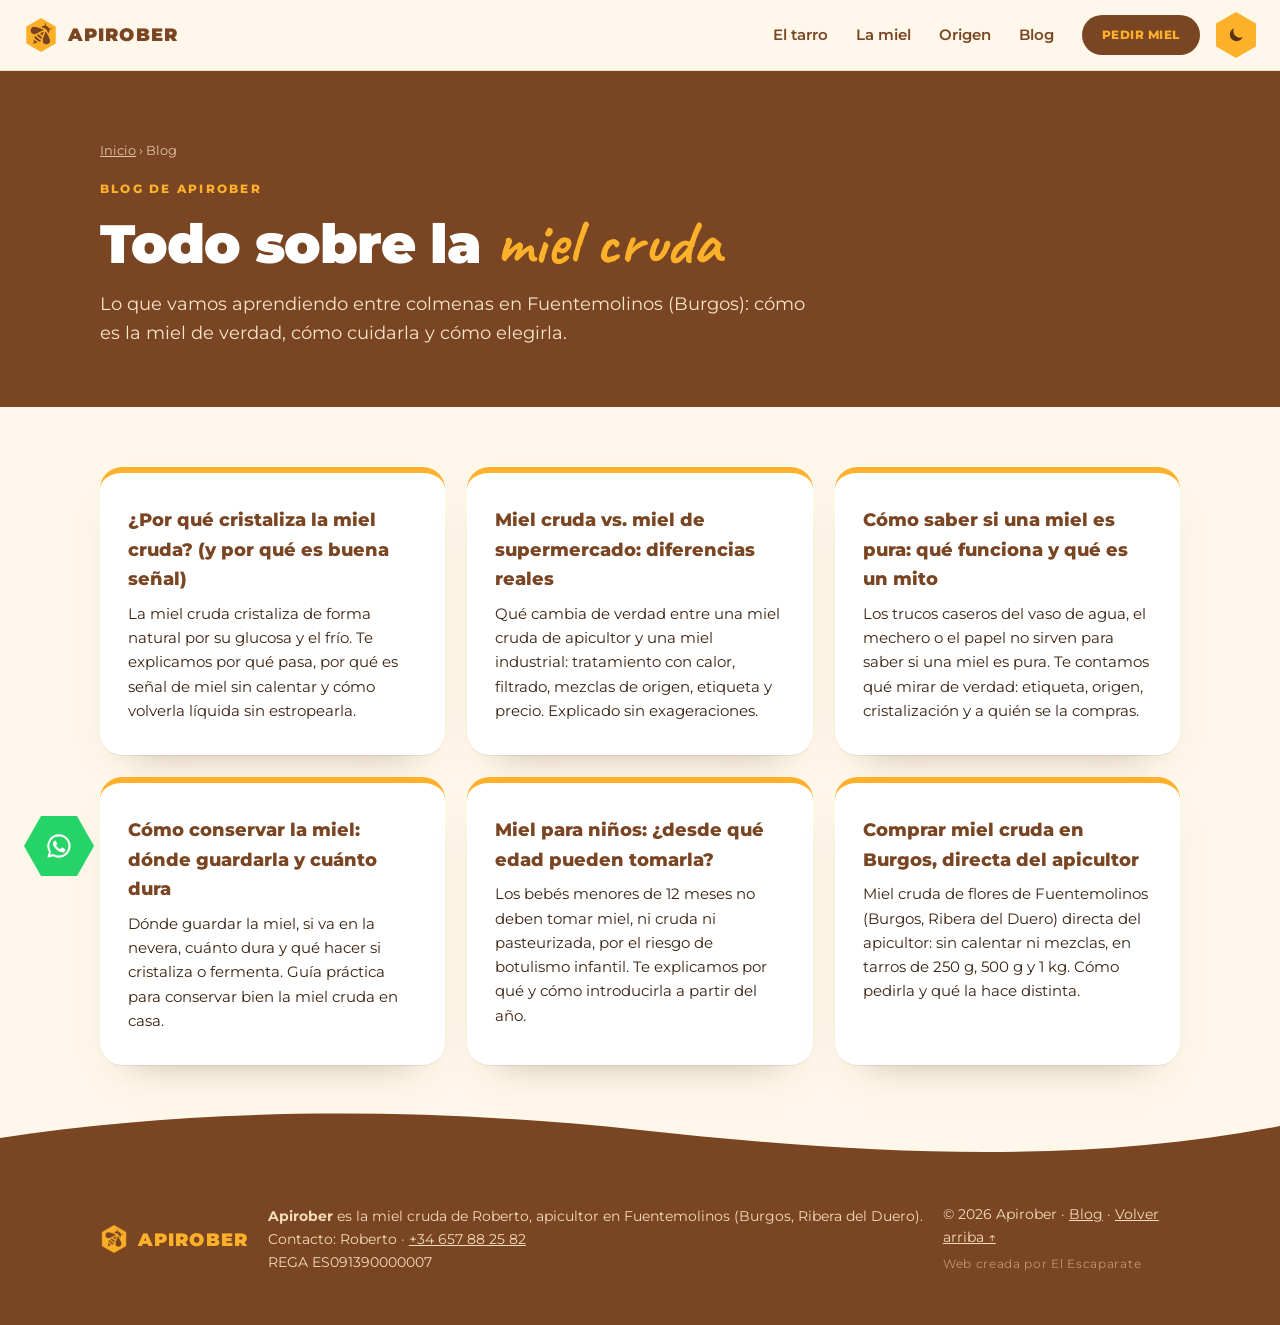
==== blog/index.html @ 5eb01733 "Precios nuevos: 250 g 4 €, 500 g 7 €, 1 kg 12 € (web, pedido, datos estructurados, blog, imagen para" ====
<!doctype html>
<html lang="es">
<head>
<meta charset="utf-8">
<meta name="viewport" content="width=device-width, initial-scale=1">
<title>Blog de miel cruda · Apirober</title>
<meta name="description" content="Artículos sobre miel cruda de Apirober, apicultor de Fuentemolinos (Burgos): por qué cristaliza, cómo saber si es pura, cómo conservarla y en qué se diferencia de la del supermercado.">
<link rel="canonical" href="https://apirober.es/blog">
<link rel="icon" href="/favicon.png?v=9" type="image/png" sizes="512x512">
<link rel="apple-touch-icon" href="/favicon.png?v=9">
<meta name="theme-color" content="#7a4522">
<meta property="og:type" content="website">
<meta property="og:site_name" content="Apirober">
<meta property="og:title" content="Blog de miel cruda · Apirober">
<meta property="og:description" content="Artículos sobre miel cruda de Apirober, apicultor de Fuentemolinos (Burgos): por qué cristaliza, cómo saber si es pura, cómo conservarla y en qué se diferencia de la del supermercado.">
<meta property="og:url" content="https://apirober.es/blog">
<meta property="og:locale" content="es_ES">
<meta property="og:image" content="https://apirober.es/assets/og.png?v=3">
<meta property="og:image:width" content="1200">
<meta property="og:image:height" content="630">
<meta name="twitter:card" content="summary_large_image">
<meta name="color-scheme" content="light dark">
<script>(function(){try{var tema=localStorage.getItem("tema");if(tema)document.documentElement.dataset.theme=tema}catch(e){}})()</script>
<link rel="preconnect" href="https://fonts.googleapis.com">
<link rel="preconnect" href="https://fonts.gstatic.com" crossorigin>
<link href="https://fonts.googleapis.com/css2?family=Caveat:wght@700&family=Montserrat:wght@400;500;600;700;800;900&display=swap" rel="stylesheet">
<link rel="stylesheet" href="/assets/style.css">
<style>
  .post-hero{background:var(--brown);color:#f8e6cc;padding:70px 0 60px}
  .post-hero h1{font-size:clamp(2rem,5vw,3.4rem);font-weight:900;line-height:1.05;letter-spacing:-.02em;color:#fff;margin:6px 0 16px;text-wrap:balance}
  .post-hero h1 .hand{color:var(--amber)}
  .post-hero .eyebrow{color:var(--amber)}
  .crumbs{font-size:.8rem;margin-bottom:14px;opacity:.8}.crumbs a{color:inherit}
  .post-hero .lead{margin-bottom:0;max-width:720px}
  .post{padding:60px 0 90px}
  .post h2{font-size:clamp(1.5rem,3vw,2rem);margin:44px 0 14px}
  .post h3{font-size:1.15rem;color:var(--head);margin:26px 0 8px}
  .post p,.post li{font-size:1.06rem;margin-bottom:14px}
  .post ul,.post ol{padding-left:22px;margin-bottom:18px}
  .post a{color:var(--accent);font-weight:600}
  .post-note{margin:34px 0;background:var(--amber);color:var(--brown-d);border-radius:var(--radius);padding:20px 26px;font-weight:500}
  .post-table{overflow-x:auto;margin:20px 0 26px;border-radius:16px;box-shadow:0 20px 40px -30px rgba(90,49,23,.6)}
  .post-table table{width:100%;border-collapse:collapse;background:var(--card)}
  .post-table th,.post-table td{padding:12px 16px;text-align:left;border-bottom:1px solid rgba(122,69,34,.12)}
  .post-table th{background:var(--brown);color:var(--amber);font-size:.85rem;text-transform:uppercase;letter-spacing:.06em}
  .post-cta{margin-top:50px;background:var(--brown);color:#f8e6cc;border-radius:var(--radius);padding:30px 28px;display:flex;flex-wrap:wrap;gap:18px;align-items:center;justify-content:space-between}
  .post-cta p{margin:0;font-weight:600;font-size:1.1rem}.post-cta b{color:var(--amber)}
  .more{margin-top:50px}.more h2{margin-top:0}
  .posts{list-style:none;padding:0!important;display:grid;grid-template-columns:repeat(auto-fill,minmax(280px,1fr));gap:22px}
  .posts li{margin:0!important}
  .posts a{display:block;height:100%;text-decoration:none;color:inherit!important;font-weight:inherit!important;transition:transform .2s}
  .posts a:hover{transform:translateY(-4px)}
  .posts h3{margin:0 0 8px;font-size:1.15rem;color:var(--head)}
  .posts p{font-size:.95rem!important;margin:0!important}
  .posts .card{height:100%}
</style>
<script type="application/ld+json">
{"@context": "https://schema.org", "@graph": [{"@type": "Blog", "@id": "https://apirober.es/blog#blog", "name": "Blog de Apirober", "url": "https://apirober.es/blog", "inLanguage": "es", "publisher": {"@type": "Organization", "@id": "https://apirober.es/#org", "name": "Apirober", "url": "https://apirober.es/", "logo": "https://apirober.es/favicon.png"}, "blogPost": [{"@type": "BlogPosting", "headline": "¿Por qué cristaliza la miel cruda? (y por qué es buena señal)", "url": "https://apirober.es/blog/por-que-cristaliza-la-miel-cruda", "datePublished": "2026-10-08"}, {"@type": "BlogPosting", "headline": "Miel cruda vs. miel de supermercado: diferencias reales", "url": "https://apirober.es/blog/miel-cruda-vs-miel-de-supermercado", "datePublished": "2026-10-08"}, {"@type": "BlogPosting", "headline": "Cómo saber si una miel es pura: qué funciona y qué es un mito", "url": "https://apirober.es/blog/como-saber-si-una-miel-es-pura", "datePublished": "2026-10-08"}, {"@type": "BlogPosting", "headline": "Cómo conservar la miel: dónde guardarla y cuánto dura", "url": "https://apirober.es/blog/como-conservar-la-miel", "datePublished": "2026-10-08"}, {"@type": "BlogPosting", "headline": "Miel para niños: ¿desde qué edad pueden tomarla?", "url": "https://apirober.es/blog/miel-para-ninos-desde-que-edad", "datePublished": "2026-10-08"}, {"@type": "BlogPosting", "headline": "Comprar miel cruda en Burgos, directa del apicultor", "url": "https://apirober.es/blog/comprar-miel-cruda-en-burgos", "datePublished": "2026-10-08"}]}, {"@type": "BreadcrumbList", "itemListElement": [{"@type": "ListItem", "position": 1, "name": "Inicio", "item": "https://apirober.es/"}, {"@type": "ListItem", "position": 2, "name": "Blog", "item": "https://apirober.es/blog"}]}]}
</script>
</head>
<body>
<a class="skip" href="#main">Saltar al contenido</a>
<header class="nav" id="top">
  <a class="brand" href="/" aria-label="Apirober, inicio">
    <img src="/assets/abeja.png?v=2" alt="" width="34" height="34"> APIROBER
  </a>
  <nav aria-label="Principal">
    <button class="nav-toggle" aria-expanded="false" aria-controls="menu">Menú</button>
    <ul id="menu">
      <li><a href="/#tarro">El tarro</a></li>
      <li><a href="/#miel">La miel</a></li>
      <li><a href="/#origen">Origen</a></li>
      <li><a href="/blog">Blog</a></li>
      <li><a class="btn btn-sm" href="/#pedidos">Pedir miel</a></li>
    </ul>
    <button class="theme-toggle" type="button" aria-label="Cambiar a modo oscuro"><svg class="i-moon" viewBox="0 0 24 24" aria-hidden="true"><path d="M20 14.5A8 8 0 0 1 9.5 4a8 8 0 1 0 10.5 10.5z" fill="currentColor"/></svg><svg class="i-sun" viewBox="0 0 24 24" aria-hidden="true"><circle cx="12" cy="12" r="4.5" fill="currentColor"/><path d="M12 2v2.5M12 19.5V22M2 12h2.5M19.5 12H22M4.9 4.9l1.8 1.8M17.3 17.3l1.8 1.8M4.9 19.1l1.8-1.8M17.3 6.7l1.8-1.8" stroke="currentColor" stroke-width="2" stroke-linecap="round"/></svg></button>
  </nav>
</header>
<main id="main">
  <header class="post-hero">
    <div class="wrap">
      <nav class="crumbs" aria-label="Migas de pan"><a href="/">Inicio</a> › Blog</nav>
      <p class="eyebrow">Blog de Apirober</p>
      <h1>Todo sobre la <span class="hand">miel cruda</span></h1>
      <p class="lead">Lo que vamos aprendiendo entre colmenas en Fuentemolinos (Burgos): cómo es la miel de verdad, cómo cuidarla y cómo elegirla.</p>
    </div>
  </header>
  <section class="post">
    <div class="wrap">
      <ul class="posts"><li><a href="/blog/por-que-cristaliza-la-miel-cruda"><article class="card"><h3>¿Por qué cristaliza la miel cruda? (y por qué es buena señal)</h3><p>La miel cruda cristaliza de forma natural por su glucosa y el frío. Te explicamos por qué pasa, por qué es señal de miel sin calentar y cómo volverla líquida sin estropearla.</p></article></a></li><li><a href="/blog/miel-cruda-vs-miel-de-supermercado"><article class="card"><h3>Miel cruda vs. miel de supermercado: diferencias reales</h3><p>Qué cambia de verdad entre una miel cruda de apicultor y una miel industrial: tratamiento con calor, filtrado, mezclas de origen, etiqueta y precio. Explicado sin exageraciones.</p></article></a></li><li><a href="/blog/como-saber-si-una-miel-es-pura"><article class="card"><h3>Cómo saber si una miel es pura: qué funciona y qué es un mito</h3><p>Los trucos caseros del vaso de agua, el mechero o el papel no sirven para saber si una miel es pura. Te contamos qué mirar de verdad: etiqueta, origen, cristalización y a quién se la compras.</p></article></a></li><li><a href="/blog/como-conservar-la-miel"><article class="card"><h3>Cómo conservar la miel: dónde guardarla y cuánto dura</h3><p>Dónde guardar la miel, si va en la nevera, cuánto dura y qué hacer si cristaliza o fermenta. Guía práctica para conservar bien la miel cruda en casa.</p></article></a></li><li><a href="/blog/miel-para-ninos-desde-que-edad"><article class="card"><h3>Miel para niños: ¿desde qué edad pueden tomarla?</h3><p>Los bebés menores de 12 meses no deben tomar miel, ni cruda ni pasteurizada, por el riesgo de botulismo infantil. Te explicamos por qué y cómo introducirla a partir del año.</p></article></a></li><li><a href="/blog/comprar-miel-cruda-en-burgos"><article class="card"><h3>Comprar miel cruda en Burgos, directa del apicultor</h3><p>Miel cruda de flores de Fuentemolinos (Burgos, Ribera del Duero) directa del apicultor: sin calentar ni mezclas, en tarros de 250 g, 500 g y 1 kg. Cómo pedirla y qué la hace distinta.</p></article></a></li></ul>
    </div>
  </section>
</main>

<footer class="foot hex-top">
  <div class="wrap foot-in">
    <p class="brand"><img src="/assets/abeja.png?v=2" alt="" width="28" height="28"> APIROBER</p>
    <p><b>Apirober</b> es la miel cruda de Roberto, apicultor en Fuentemolinos (Burgos, Ribera del Duero).<br>Contacto: Roberto · <a href="https://wa.me/34657882582">+34 657 88 25 82</a><br>REGA ES091390000007</p>
    <p>© <span id="y">2026</span> Apirober · <a href="/blog">Blog</a> · <a href="#top">Volver arriba ↑</a><br><a class="credit" href="https://elescaparateweb.com" target="_blank" rel="noopener">Web creada por El Escaparate</a></p>
  </div>
</footer>
<div class="mobile-cta"><span>¿Dudas? Habla con Roberto</span><a class="btn btn-amber btn-sm wa-btn" href="https://wa.me/34657882582?text=Hola%20Roberto%2C%20quer%C3%ADa%20preguntar%20por%20la%20miel%20Apirober." target="_blank" rel="noopener"><svg viewBox="0 0 24 24" aria-hidden="true"><path fill="currentColor" d="M12 2a10 10 0 0 0-8.6 15.1L2 22l5-1.3A10 10 0 1 0 12 2zm0 18.2c-1.5 0-3-.4-4.3-1.2l-.3-.2-3 .8.8-2.9-.2-.3A8.2 8.2 0 1 1 12 20.2zm4.5-6.1c-.2-.1-1.5-.7-1.7-.8s-.4-.1-.6.1-.7.8-.8 1-.3.2-.5.1a6.7 6.7 0 0 1-3.3-2.9c-.3-.4.2-.4.7-1.4.1-.2 0-.3 0-.4l-.8-1.8c-.2-.5-.4-.4-.6-.4h-.5a1 1 0 0 0-.7.3 3 3 0 0 0-.9 2.2 5.2 5.2 0 0 0 1.1 2.7 11.8 11.8 0 0 0 4.5 4c1.7.7 2.3.8 3.2.7.5-.1 1.5-.6 1.7-1.2s.2-1.1.2-1.2-.2-.2-.4-.3z"/></svg>WhatsApp</a></div>
<a class="wa-fab" href="https://wa.me/34657882582?text=Hola%20Roberto%2C%20quer%C3%ADa%20preguntar%20por%20la%20miel%20Apirober." target="_blank" rel="noopener" aria-label="Escribir a Roberto por WhatsApp"><svg viewBox="0 0 24 24" aria-hidden="true"><path fill="currentColor" d="M12 2a10 10 0 0 0-8.6 15.1L2 22l5-1.3A10 10 0 1 0 12 2zm0 18.2c-1.5 0-3-.4-4.3-1.2l-.3-.2-3 .8.8-2.9-.2-.3A8.2 8.2 0 1 1 12 20.2zm4.5-6.1c-.2-.1-1.5-.7-1.7-.8s-.4-.1-.6.1-.7.8-.8 1-.3.2-.5.1a6.7 6.7 0 0 1-3.3-2.9c-.3-.4.2-.4.7-1.4.1-.2 0-.3 0-.4l-.8-1.8c-.2-.5-.4-.4-.6-.4h-.5a1 1 0 0 0-.7.3 3 3 0 0 0-.9 2.2 5.2 5.2 0 0 0 1.1 2.7 11.8 11.8 0 0 0 4.5 4c1.7.7 2.3.8 3.2.7.5-.1 1.5-.6 1.7-1.2s.2-1.1.2-1.2-.2-.2-.4-.3z"/></svg><span>Escríbenos</span></a>
<script src="/assets/blog.js" defer></script>
</body>
</html>
---- assets/style.css ----
:root{
  --brown:#7a4522; --brown-d:#5a3117; --amber:#fdb12b; --amber-d:#f29a1a; --cream:#fff8ea; --card:#fff; --head:#7a4522; --accent:#a65400; --nav:rgba(255,248,234,.88);
  --ink:#3b2210; --radius:22px; --wrap:1120px;
}
*{box-sizing:border-box;margin:0;padding:0}
html{scroll-behavior:smooth;background:var(--brown)}
body{font-family:Montserrat,system-ui,sans-serif;color:var(--ink);background:var(--cream);line-height:1.6;overflow-x:hidden}
img,svg{display:block;max-width:100%}
a{color:inherit}
.skip{position:absolute;left:-999px}.skip:focus{left:16px;top:16px;z-index:99;background:#fff;padding:8px 14px}
.wrap{max-width:var(--wrap);margin:0 auto;padding:0 20px}

/* Botones */
.btn{display:inline-block;background:var(--brown);color:var(--amber);font-weight:800;letter-spacing:.04em;text-transform:uppercase;font-size:.9rem;
  padding:15px 28px;border-radius:999px;border:0;cursor:pointer;text-decoration:none;transition:transform .2s,box-shadow .2s;font-family:inherit}
.btn:hover{transform:translateY(-2px);box-shadow:0 10px 24px -10px var(--brown)}
.btn-ghost{background:transparent;color:var(--brown);box-shadow:inset 0 0 0 3px var(--brown)}
.btn-sm{padding:10px 20px;font-size:.78rem}
:focus-visible{outline:3px solid var(--amber-d);outline-offset:3px}

/* Nav */
.nav{position:sticky;top:0;z-index:50;display:flex;justify-content:space-between;align-items:center;padding:12px 24px;
  background:var(--nav);backdrop-filter:blur(10px);border-bottom:1px solid rgba(122,69,34,.12)}
.brand{display:flex;align-items:center;gap:10px;font-weight:900;letter-spacing:.06em;color:var(--head);text-decoration:none;font-size:1.15rem}
.nav ul{display:flex;gap:28px;list-style:none;align-items:center}
.nav ul a:not(.btn){text-decoration:none;font-weight:600;color:var(--head);font-size:.95rem}
.nav ul a:not(.btn):hover{color:var(--accent)}
.nav-toggle{display:none;background:var(--brown);color:var(--amber);border:0;border-radius:999px;padding:8px 16px;font:700 .85rem Montserrat,sans-serif}

/* Hero */
.hero{position:relative;z-index:1;overflow-x:clip;background:var(--brown);color:#f8e6cc;padding:90px 0 100px}
.hero::before{content:"";position:absolute;inset:0 0 -80px;z-index:1;pointer-events:none;-webkit-mask:linear-gradient(#000 0 0) top/100% calc(100% - 79px) no-repeat,url(/assets/drip.svg) bottom/100% 80px no-repeat;mask:linear-gradient(#000 0 0) top/100% calc(100% - 79px) no-repeat,url(/assets/drip.svg) bottom/100% 80px no-repeat;opacity:.08;background:url("data:image/svg+xml,%3Csvg xmlns='http://www.w3.org/2000/svg' width='60' height='34.641' viewBox='0 0 60 34.641'%3E%3Cpath d='M40 17.32 30 34.641H10L0 17.32 10 0h20zM40 17.32h20' fill='none' stroke='%23fdb12b' stroke-width='1.5'/%3E%3C/svg%3E");background-size:60px 34.641px}
.hero .combs-l{position:absolute;left:-60px;bottom:40px;width:240px;color:var(--amber);opacity:.5}
.hero-in{position:relative;z-index:2;display:grid;grid-template-columns:1.15fr 1fr;gap:40px;align-items:center}
.hero h1{font-size:clamp(2.4rem,5vw,4.1rem);font-weight:900;line-height:.98;letter-spacing:-.03em;color:#fff;text-transform:uppercase;margin:6px 0 24px}
.hero h1 span{color:var(--amber)}
.hero-lead{font-size:1.2rem;max-width:520px;margin-bottom:30px;font-weight:500}
.hero-tags{list-style:none;display:flex;flex-wrap:wrap;gap:10px;margin-top:34px}
.hero-tags li{border:2px solid rgba(253,177,43,.5);color:var(--amber);border-radius:999px;padding:6px 16px;font-weight:700;font-size:.8rem;text-transform:uppercase;letter-spacing:.06em}
.ctas{display:flex;gap:12px;flex-wrap:wrap}
.btn-amber{background:var(--amber);color:var(--brown)}
.btn-ghost-light{background:transparent;color:var(--amber);box-shadow:inset 0 0 0 3px var(--amber)}
.hero-art{position:relative;height:460px}
.art-combs{position:absolute;right:-30px;bottom:0;width:210px;color:var(--amber);opacity:.85}
.trail{position:absolute;left:0;top:0;width:75%}
.flying-bee{position:absolute;left:4%;top:20px;width:70px;filter:drop-shadow(0 6px 10px rgba(0,0,0,.3));background:var(--amber);border-radius:50%;padding:8px;animation:buzz 3s ease-in-out infinite}
.drip{position:absolute;left:0;bottom:-79px;width:100%;height:80px}
.drip path{fill:var(--brown)}
@keyframes float{50%{translate:0 -14px}}
@keyframes buzz{25%{translate:4px -6px;rotate:6deg}75%{translate:-4px 4px;rotate:-6deg}}
@media (max-width:820px){.hero-in{grid-template-columns:1fr}.hero-art{height:300px}.art-combs{width:150px}.hero{padding:60px 0 120px}}

/* Secciones */
.section{position:relative;padding:110px 0;overflow:hidden}
.eyebrow{display:inline-block;text-transform:uppercase;letter-spacing:.18em;font-weight:800;font-size:.78rem;color:var(--accent);margin-bottom:10px}
h2{font-size:clamp(2rem,4.5vw,3.2rem);font-weight:900;line-height:1.05;letter-spacing:-.02em;color:var(--head);margin-bottom:18px;text-wrap:balance}
.lead{font-size:1.15rem;max-width:640px;margin-bottom:48px}
.cards{list-style:none;display:grid;grid-template-columns:repeat(auto-fit,minmax(250px,1fr));gap:22px}
.card{background:var(--card);border-radius:var(--radius);padding:32px 28px;box-shadow:0 1px 0 rgba(122,69,34,.1),0 20px 40px -30px rgba(90,49,23,.5);border-top:6px solid var(--amber)}
.card h3{font-size:1.3rem;color:var(--head);margin:16px 0 8px;font-weight:800}
.hex{display:grid;place-items:center;width:58px;height:66px;background:var(--amber);color:var(--brown);font-weight:900;font-size:1.4rem;
  clip-path:polygon(50% 0,100% 25%,100% 75%,50% 100%,0 75%,0 25%)}
.note{margin-top:34px;background:var(--amber);color:var(--brown-d);border-radius:var(--radius);padding:22px 28px;font-weight:500}

.dark{background:var(--brown);color:#f8e6cc}
.dark h2{color:var(--amber)}
.dark{position:relative;overflow:hidden}
.dark .combs-r{position:absolute;width:260px;color:var(--amber);right:-40px;top:40px;opacity:.35;pointer-events:none}
.steps{list-style:none;display:grid;grid-template-columns:repeat(auto-fit,minmax(220px,1fr));gap:34px;margin-top:40px;counter-reset:s}
.steps li{border-top:3px solid var(--amber);padding-top:20px}
.steps span{font-size:2.6rem;font-weight:900;color:var(--amber);line-height:1}
.steps h3{color:#fff;font-size:1.2rem;margin:10px 0 6px}

.split{display:grid;grid-template-columns:1.2fr 1fr;gap:60px;align-items:center}
.facts{display:grid;grid-template-columns:1fr 1fr;gap:16px}
.facts div{background:var(--card);border-radius:16px;padding:16px 18px;border-left:5px solid var(--amber)}
.facts dt{font-size:.75rem;text-transform:uppercase;letter-spacing:.1em;font-weight:700;color:var(--accent)}
.facts dd{font-weight:800;color:var(--head);overflow-wrap:anywhere}
.map{position:relative}
.map svg{width:100%;border-radius:28px;box-shadow:0 30px 60px -30px rgba(90,49,23,.8)}
.map figcaption{position:absolute;left:24px;bottom:22px;color:var(--amber);font-size:.85rem;letter-spacing:.06em}
.map figcaption strong{font-size:1.4rem;color:#fff}

.order{background:linear-gradient(var(--cream) 50%,var(--brown) 50%)}
.order-card{max-width:760px;margin:0 auto;background:var(--amber);border-radius:32px;padding:56px 44px;text-align:center;box-shadow:0 40px 80px -40px rgba(0,0,0,.6)}
.order-card img{margin:0 auto 12px}
.order-card p{font-weight:500;max-width:520px;margin:0 auto}
.order-form{display:grid;grid-template-columns:1fr 1fr;gap:16px;align-items:end;margin:30px 0 12px;text-align:left}
.order-form label{font-weight:700;font-size:.82rem;color:var(--brown-d);display:grid;gap:6px}
.order-form input{font:500 1rem Montserrat,sans-serif;padding:13px 16px;border-radius:12px;border:2px solid transparent;background:var(--cream);color:var(--ink)}
.order-form input:focus{border-color:var(--brown);outline:none}
.full{grid-column:1/-1}
.small{font-size:.82rem;opacity:.8}

.foot{background:var(--brown);color:#f3dcb8;padding:20px 0 50px}
.foot-in{display:grid;grid-template-columns:repeat(3,auto);justify-content:space-between;gap:20px;align-items:center;font-size:.9rem}
.foot .brand{color:var(--amber)}

/* Animación */
.js .reveal{opacity:0;translate:0 26px;transition:opacity .8s ease,translate .8s cubic-bezier(.2,.7,.2,1)}
.js .reveal.in{opacity:1;translate:0 0}
@media (prefers-reduced-motion:reduce){*{transition:none!important;scroll-behavior:auto!important}.js .reveal{opacity:1;translate:0;scale:1}}

@media (max-width:820px){
  .dark .combs-r{width:130px;right:-30px;top:20px;opacity:.25}
  .nav-toggle{display:block}
  .nav ul{display:none;position:absolute;right:16px;top:60px;flex-direction:column;align-items:stretch;gap:4px;background:var(--cream);padding:14px;border-radius:18px;box-shadow:0 20px 40px -20px rgba(0,0,0,.4)}
  .nav ul.open{display:flex}
  .nav ul a:not(.btn){display:block;padding:10px 14px}
  .split{grid-template-columns:1fr}
  .foot-in{grid-template-columns:1fr;text-align:center;justify-items:center}
  .section{padding:80px 0}
}
@media (max-width:480px){
  .order-card{padding:40px 22px}
  .order-form{grid-template-columns:1fr}
  .facts{grid-template-columns:1fr}
}
.flying-bee{padding:0!important;background:none!important;border-radius:0!important}

/* Mejoras v2 */
.nw{white-space:nowrap}
.hex svg{width:28px;height:28px}
.product{background:var(--card)}
.jar svg{width:100%;max-width:380px;margin:0 auto;filter:drop-shadow(0 30px 40px rgba(90,49,23,.25))}
.jar.in svg{animation:float 7s ease-in-out infinite}
.spec{list-style:none;margin:-20px 0 32px;border-top:2px solid var(--amber)}
.spec li{display:flex;justify-content:space-between;gap:16px;padding:13px 0;border-bottom:1px solid rgba(122,69,34,.15)}
.spec span{text-transform:uppercase;font-size:.75rem;letter-spacing:.1em;font-weight:700;color:var(--accent)}
.spec b{color:var(--head);text-align:right}
.narrow{max-width:820px}
.qa{display:grid;gap:12px;margin-top:20px}
.qa details{background:var(--card);border-radius:18px;padding:0 24px;border-left:5px solid var(--amber);box-shadow:0 16px 30px -26px rgba(90,49,23,.6)}
.qa summary{cursor:pointer;list-style:none;padding:20px 30px 20px 0;font-weight:800;color:var(--head);position:relative}
.qa summary::-webkit-details-marker{display:none}
.qa summary::after{content:"+";position:absolute;right:0;top:50%;translate:0 -50%;font-size:1.6rem;color:var(--accent);transition:rotate .25s}
.qa details[open] summary::after{rotate:45deg}
.qa details p{padding:0 0 20px}
@media (max-width:820px){.spec li{flex-direction:column;gap:2px}.spec b{text-align:left}.jar svg{max-width:260px}}

.sizes{border:0;padding:0;margin:0;min-width:0}
.sizes-row{display:grid;grid-template-columns:repeat(3,1fr);gap:14px}
.sizes legend{font-weight:700;font-size:.82rem;color:var(--brown-d);padding:0;margin-bottom:8px}
.sizes label{text-align:center;justify-items:center;background:rgba(255,255,255,.35);border-radius:14px;padding:10px 10px 12px}
.sizes input{text-align:center;width:100%;font-weight:800;font-size:1.15rem}
.order-form .btn{margin-top:6px}

/* ===== v3 ===== */
/* 5. Gota que se rellena */
.blob{position:absolute;right:8%;top:10px;width:300px;height:360px;transform:rotate(-10deg);transform-origin:50% 94%;filter:drop-shadow(0 40px 50px rgba(0,0,0,.35));overflow:visible}
.honey-level{transform:translateY(360px)}
.hero-art.in .honey-level{animation:fill 3.2s cubic-bezier(.3,.6,.3,1) .3s forwards}
.honey-wave{animation:wave 3s linear infinite}
@keyframes fill{to{transform:translateY(22px)}}
@keyframes wave{to{transform:translateX(150px)}}
.falling-drop{position:absolute;right:calc(8% + 144px);top:360px;width:12px;height:16px;background:var(--amber);border-radius:50% 50% 50% 50%/60% 60% 40% 40%;opacity:0}
.hero-art.in .falling-drop{animation:drip 3.5s ease-in 3.6s infinite}
@keyframes drip{0%{opacity:0;transform:translateY(-14px) scale(.4)}15%{opacity:1;transform:translateY(-6px) scale(1)}35%{transform:translateY(-6px) scaleY(1.25)}70%{opacity:1;transform:translateY(90px)}75%,100%{opacity:0;transform:translateY(96px) scale(1.4,.3)}}

/* 6. Abeja del scroll: colmena arriba, flor abajo */
.scroll-bee{position:fixed;right:14px;top:78px;bottom:14px;width:64px;z-index:40;pointer-events:none}
.scroll-bee .hive{position:absolute;left:0;top:0;width:64px;height:64px;filter:drop-shadow(0 4px 6px rgba(0,0,0,.2));transform-origin:50% 100%}
.scroll-bee.home .hive{animation:hum 1.6s ease-in-out infinite}
@keyframes hum{50%{transform:scale(1.04,.97)}}
.scroll-bee .trail{position:absolute;left:0;right:0;top:62px;bottom:52px;width:100%;height:calc(100% - 114px);opacity:.55}
.scroll-bee .flower{position:absolute;left:0;bottom:0;width:64px;height:80px;transform-origin:50% 100%;transition:transform .5s}
.scroll-bee.landed .flower{animation:sway 2.4s ease-in-out infinite}
@keyframes sway{25%{transform:rotate(-4deg)}75%{transform:rotate(4deg)}}
.scroll-bee .sbee{position:absolute;left:0;top:0;width:40px;height:40px;will-change:transform;transition:opacity .25s;
  filter:drop-shadow(1.5px 0 0 #fdb12b) drop-shadow(-1.5px 0 0 #fdb12b) drop-shadow(0 1.5px 0 #fdb12b) drop-shadow(0 -1.5px 0 #fdb12b) drop-shadow(0 5px 5px rgba(0,0,0,.25))}
@media (max-width:1100px){.scroll-bee{display:none}}

/* 7. Barra fija en móvil */
.mobile-cta{display:none}
@media (max-width:820px){
  .mobile-cta{display:flex;position:fixed;left:12px;right:12px;bottom:12px;z-index:60;align-items:center;justify-content:space-between;gap:10px;
    background:var(--brown);color:#f8e6cc;border-radius:999px;padding:8px 8px 8px 20px;font-weight:700;font-size:.85rem;
    box-shadow:0 14px 30px -10px rgba(0,0,0,.5);transition:transform .35s,opacity .35s}
  .mobile-cta.hide{transform:translateY(130%);opacity:0}
  .foot{padding-bottom:100px}
}

/* 8. Tarros a escala */
.sizes-row{align-items:end}
.size{display:grid;gap:6px;justify-items:center}
.jar-btn{background:none;border:0;cursor:pointer;padding:4px;border-radius:12px;transition:transform .2s}
.jar-btn:hover{transform:translateY(-4px) rotate(-3deg)}
.jar-btn svg{display:block;width:auto;filter:drop-shadow(0 6px 6px rgba(90,49,23,.3))}
.size.picked{background:rgba(255,255,255,.75)!important;box-shadow:inset 0 0 0 3px var(--brown)}
.size.bump .jar-btn{animation:bump .35s}
@keyframes bump{40%{transform:scale(1.15) rotate(4deg)}}
.stepper{display:flex;align-items:center;gap:4px;width:100%}
.stepper button{flex:none;width:30px;height:30px;border-radius:50%;border:0;background:var(--brown);color:var(--amber);font:800 1.1rem/1 Montserrat,sans-serif;cursor:pointer}
.stepper input{min-width:0;padding:8px 2px!important}
.stepper input::-webkit-inner-spin-button{display:none}
.stepper input{-moz-appearance:textfield}
.hint{font-size:.78rem;margin-top:8px;opacity:.75;text-align:center}

/* 9. Bordes entre secciones: ola suave arriba, miel que se derrite abajo (mismo lenguaje que la portada) */
.hex-edges{overflow:visible;overflow-x:clip;z-index:2}
.hex-edges::before,.hex-edges::after,.hex-top::before{content:"";position:absolute;left:0;right:0;height:70px;background:var(--brown);pointer-events:none}
.hex-edges::before,.hex-top::before{top:-69px;-webkit-mask:url("data:image/svg+xml,%3Csvg xmlns='http://www.w3.org/2000/svg' viewBox='0 0 1440 70' preserveAspectRatio='none'%3E%3Cpath d='M0 70V34C220 4 470 2 720 26S1210 62 1440 22V70z'/%3E%3C/svg%3E") 0 0/100% 100% no-repeat;mask:url("data:image/svg+xml,%3Csvg xmlns='http://www.w3.org/2000/svg' viewBox='0 0 1440 70' preserveAspectRatio='none'%3E%3Cpath d='M0 70V34C220 4 470 2 720 26S1210 62 1440 22V70z'/%3E%3C/svg%3E") 0 0/100% 100% no-repeat}
.hex-edges::after{bottom:-89px;height:90px;-webkit-mask:url("data:image/svg+xml,%3Csvg xmlns='http://www.w3.org/2000/svg' viewBox='0 0 1440 90' preserveAspectRatio='none'%3E%3Cpath d='M0 0h1440v16c-60 0-70 36-120 36s-50-26-110-26-60 32-110 32-50-22-100-22-70 40-130 40-60-36-120-36-50 20-100 20-60-28-120-28-70 42-130 42-60-38-120-38-50 18-100 18S30 16 0 16z'/%3E%3C/svg%3E") 0 0/100% 100% no-repeat;mask:url("data:image/svg+xml,%3Csvg xmlns='http://www.w3.org/2000/svg' viewBox='0 0 1440 90' preserveAspectRatio='none'%3E%3Cpath d='M0 0h1440v16c-60 0-70 36-120 36s-50-26-110-26-60 32-110 32-50-22-100-22-70 40-130 40-60-36-120-36-50 20-100 20-60-28-120-28-70 42-130 42-60-38-120-38-50 18-100 18S30 16 0 16z'/%3E%3C/svg%3E") 0 0/100% 100% no-repeat}
.hex-top{position:relative;z-index:2}
.dark .combs-r{z-index:0}
.order{background:var(--cream)}
.order .order-card{position:relative;z-index:1}

/* 10. Modo oscuro */
@media (prefers-color-scheme:dark){
  :root:not([data-theme="light"]){--cream:#1c120b; --card:#2a1b10; --ink:#f1e2cc; --head:#fdb12b; --accent:#fdb12b; --nav:rgba(28,18,11,.88)}
  :root:not([data-theme="light"]) .btn:not(.btn-ghost-light){background:var(--amber);color:var(--brown-d)}
  :root:not([data-theme="light"]) .btn-ghost{color:var(--amber);box-shadow:inset 0 0 0 3px var(--amber)}
  :root:not([data-theme="light"]) .nav{border-bottom-color:rgba(253,177,43,.15)}
  :root:not([data-theme="light"]) .nav-toggle{background:var(--amber);color:var(--brown-d)}
  :root:not([data-theme="light"]) .order-card{color:var(--brown-d)}
  :root:not([data-theme="light"]) .order-card h2{color:var(--brown)}
  :root:not([data-theme="light"]) .order-card .btn{background:var(--brown);color:var(--amber)}
  :root:not([data-theme="light"]) .order-form input{background:#fff8ea}
  :root:not([data-theme="light"]) .spec li,:root:not([data-theme="light"]) .qa details{border-color:rgba(253,177,43,.18)}
  :root:not([data-theme="light"]) .jar svg{filter:drop-shadow(0 30px 40px rgba(0,0,0,.5))}
  :root:not([data-theme="light"]) .drip path{fill:var(--brown)}

}
:root[data-theme="dark"]{--cream:#1c120b; --card:#2a1b10; --ink:#f1e2cc; --head:#fdb12b; --accent:#fdb12b; --nav:rgba(28,18,11,.88)}
  :root[data-theme="dark"] .btn:not(.btn-ghost-light){background:var(--amber);color:var(--brown-d)}
  :root[data-theme="dark"] .btn-ghost{color:var(--amber);box-shadow:inset 0 0 0 3px var(--amber)}
  :root[data-theme="dark"] .nav{border-bottom-color:rgba(253,177,43,.15)}
  :root[data-theme="dark"] .nav-toggle{background:var(--amber);color:var(--brown-d)}
  :root[data-theme="dark"] .order-card{color:var(--brown-d)}
  :root[data-theme="dark"] .order-card h2{color:var(--brown)}
  :root[data-theme="dark"] .order-card .btn{background:var(--brown);color:var(--amber)}
  :root[data-theme="dark"] .order-form input{background:#fff8ea}
  :root[data-theme="dark"] .spec li,:root[data-theme="dark"] .qa details{border-color:rgba(253,177,43,.18)}
  :root[data-theme="dark"] .jar svg{filter:drop-shadow(0 30px 40px rgba(0,0,0,.5))}
  :root[data-theme="dark"] .drip path{fill:var(--brown)}
:root[data-theme="dark"]{color-scheme:dark}:root[data-theme="light"]{color-scheme:light}
@media (prefers-reduced-motion:reduce){.honey-level{transform:translateY(22px)!important}.falling-drop,.scroll-bee .sbee,.scroll-bee .trail{display:none}}
html:not(.js) .honey-level{transform:translateY(22px)}
.order-form input{color:#3b2210}
.mobile-cta span{min-width:0;overflow:hidden;text-overflow:ellipsis;white-space:nowrap}.mobile-cta .btn{flex:none}

/* Abeja que sigue el cursor */
.cursor-bee{position:fixed;left:0;top:0;width:40px;height:40px;z-index:80;pointer-events:none;opacity:0;transition:opacity .3s;will-change:transform;
  filter:drop-shadow(1.5px 0 0 #fdb12b) drop-shadow(-1.5px 0 0 #fdb12b) drop-shadow(0 1.5px 0 #fdb12b) drop-shadow(0 -1.5px 0 #fdb12b) drop-shadow(0 6px 6px rgba(0,0,0,.25))}
.cursor-bee.on{opacity:1}
@media (hover:none),(pointer:coarse),(prefers-reduced-motion:reduce){.cursor-bee{display:none}}

/* Botón de modo claro/oscuro */
.theme-toggle{width:40px;height:40px;border-radius:50%;border:2px solid var(--head);background:transparent;color:var(--head);cursor:pointer;display:grid;place-items:center;transition:transform .3s}
.theme-toggle:hover{transform:rotate(-20deg)}
.theme-toggle svg{width:20px;height:20px;grid-area:1/1}
.theme-toggle .i-sun{display:none}
:root[data-theme="dark"] .theme-toggle .i-sun{display:block}
:root[data-theme="dark"] .theme-toggle .i-moon{display:none}
@media (prefers-color-scheme:dark){
  :root:not([data-theme="light"]) .theme-toggle .i-sun{display:block}
  :root:not([data-theme="light"]) .theme-toggle .i-moon{display:none}
}
.nav nav{display:flex;align-items:center;gap:16px}
@media (max-width:820px){.nav nav{flex-direction:row-reverse;gap:8px}}
.hero .eyebrow,.dark .eyebrow{color:var(--amber)}

/* Cifras de Origen en panal */
.stats{--w:min(210px,40vw);--g:8px;list-style:none;display:grid;width:calc(var(--w)*1.5 + var(--g));margin:0 auto}
.stats li{width:var(--w);aspect-ratio:.866;clip-path:polygon(50% 0,100% 25%,100% 75%,50% 100%,0 75%,0 25%);
  background:var(--brown);color:#f8e6cc;display:grid;place-content:center;justify-items:center;text-align:center;gap:6px;padding:0 16%;margin-bottom:calc(var(--w)*-.2887 + var(--g)*.866)}
.stats li:nth-child(even){margin-left:calc(var(--w)*.5 + var(--g))}
.stats li:nth-child(even){background:var(--amber);color:var(--brown-d)}
.stats b{font-size:clamp(1.6rem,4.5vw,2.3rem);font-weight:900;line-height:1;color:var(--amber)}
.stats li:nth-child(even) b{color:var(--brown)}
.stats span{font-weight:600;font-size:clamp(.72rem,2.4vw,.86rem);line-height:1.3}
@media (max-width:560px){
  .sizes-row{gap:8px}
  .sizes label{padding:8px 4px 10px}
  .stepper{gap:2px}
  .stepper button{width:26px;height:26px;font-size:1rem}
  .stepper input{padding:6px 0!important;font-size:1.05rem;min-width:24px}
}
/* WhatsApp: barra en móvil y botón flotante en escritorio */
.wa-btn{display:inline-flex;align-items:center;gap:6px}.wa-btn svg{width:18px;height:18px}
.wa-fab{position:fixed;left:24px;bottom:24px;z-index:60;display:flex;align-items:center;gap:0;height:56px;padding:0 14px;border-radius:999px;
  background:#25d366;color:#fff;text-decoration:none;font-weight:800;font-size:.9rem;box-shadow:0 12px 28px -8px rgba(0,0,0,.45);
  transition:gap .25s,padding .25s,transform .25s,opacity .3s}
.wa-fab svg{width:28px;height:28px;flex:none}
.wa-fab span{max-width:0;overflow:hidden;white-space:nowrap;transition:max-width .3s}
.wa-fab:hover,.wa-fab:focus-visible{gap:8px;padding:0 20px 0 16px;transform:translateY(-2px)}
.wa-fab:hover span,.wa-fab:focus-visible span{max-width:120px}
.wa-fab.hide{opacity:0;pointer-events:none;transform:translateY(20px)}

@media (max-width:820px){.wa-fab{display:none}}
.size .price{display:block;font-size:.95rem;color:var(--brown-d)}
.total{text-align:center;font-weight:700;margin-top:12px;color:var(--brown-d)}.total b{font-size:1.25rem}
/* Resumen del pedido antes de abrir WhatsApp */
.resumen{margin:auto;border:0;border-radius:var(--radius);padding:28px 26px 24px;width:min(420px,calc(100% - 32px));background:var(--card);color:var(--ink);
  box-shadow:0 30px 60px -20px rgba(0,0,0,.5);text-align:left}
.resumen::backdrop{background:rgba(40,20,8,.55);backdrop-filter:blur(3px)}
.resumen[open]{animation:pop .25s ease-out}
@keyframes pop{from{opacity:0;transform:translateY(12px) scale(.97)}}
.resumen h3{color:var(--head);margin:0 0 14px;font-size:1.3rem}
.resumen ul{list-style:none;padding:0;margin:0 0 6px}
.resumen li{display:flex;justify-content:space-between;gap:12px;padding:9px 0;border-bottom:1px dashed rgba(122,69,34,.3)}
.resumen-total{display:flex;justify-content:space-between;font-weight:800;font-size:1.15rem;color:var(--head);margin:10px 0 6px}
.resumen-btns{display:flex;gap:10px;margin-top:16px}.resumen-btns .btn{flex:1;padding-left:10px;padding-right:10px}

/* ===== v4 ===== */
.sr{position:absolute;width:1px;height:1px;overflow:hidden;clip:rect(0 0 0 0);white-space:nowrap}
/* 5. Letra manuscrita en palabras sueltas */
.hand{font-family:Caveat,cursive;font-weight:700;text-transform:none;letter-spacing:0;font-size:1.18em;line-height:.8}
.hero h1 .hand{font-size:1.25em;display:inline-block;transform:rotate(-2deg)}
h2 .hand{color:var(--accent)}
.dark h2 .hand{color:#fff}

/* 1. Portada: precio a la vista */
.from{display:inline-block;margin:-10px 0 22px;color:#f8e6cc;font-weight:600}
.from b{color:var(--amber);font-size:1.3em;font-weight:900}
@media (max-width:820px){
  .hero{padding:34px 0 90px}
  .hero h1{margin:4px 0 14px}
  .hero-lead{font-size:1.02rem;margin-bottom:18px}
  .from{margin:-4px 0 16px;font-size:.95rem}
  .hero-tags{margin-top:22px}
  .hero-art{height:240px}
  .blob{width:200px;height:240px;right:6%}
  .falling-drop{right:calc(6% + 94px);top:236px}
}

/* 2. El tarro se llena al aparecer */
.jar-level{transform:translateY(300px);transition:transform 2.6s cubic-bezier(.3,.6,.3,1) .3s}
.jar.in .jar-level,html:not(.js) .jar-level{transform:none}

/* 3. Etiquetas de los tamaños */
.size{position:relative}
.badge{position:absolute;top:-11px;left:50%;translate:-50% 0;white-space:nowrap;background:var(--brown);color:var(--amber);font-size:.62rem;font-weight:800;
  text-transform:uppercase;letter-spacing:.05em;padding:3px 9px;border-radius:999px;box-shadow:0 4px 10px -4px rgba(0,0,0,.4)}
.badge-alt{background:#fff;color:var(--brown)}
.sizes-row{padding-top:10px}
@media (max-width:400px){.badge{font-size:.55rem;padding:3px 6px}}

/* 7. Comparativa */
.compare{background:var(--card)}
.cmp-wrap{overflow-x:auto;margin-top:26px;border-radius:var(--radius);box-shadow:0 20px 40px -30px rgba(90,49,23,.6)}
.cmp{width:100%;border-collapse:collapse;background:var(--cream);font-size:.95rem}
.cmp th,.cmp td{padding:15px 18px;text-align:left;vertical-align:top;border-bottom:1px solid rgba(122,69,34,.14)}
.cmp thead th{background:var(--brown);color:#f8e6cc;font-size:.8rem;text-transform:uppercase;letter-spacing:.08em}
.cmp thead th:nth-child(2){background:var(--amber);color:var(--brown-d)}
.cmp tbody th{font-weight:800;color:var(--accent);font-size:.78rem;text-transform:uppercase;letter-spacing:.06em;width:22%}
.cmp td:nth-child(2){font-weight:700;color:var(--head);background:rgba(253,177,43,.12)}
.cmp td:nth-child(2)::before{content:"✓ ";color:var(--amber-d);font-weight:900}
.cmp td:nth-child(3){opacity:.75}
.cmp tr:last-child>*{border-bottom:0}
@media (max-width:620px){
  .cmp thead{display:none}
  .cmp tr{display:grid;grid-template-columns:1fr 1fr;border-bottom:1px solid rgba(122,69,34,.2)}
  .cmp tbody th{grid-column:1/-1;padding:12px 14px 4px;border:0;width:auto}
  .cmp td{padding:6px 14px 14px;border:0;font-size:.88rem}
  .cmp td:nth-child(3)::before{content:"Industrial: ";font-weight:700}
}

/* 6. Calendario */
.calendar{padding-top:150px}
.foot{padding-top:30px}
.months{list-style:none;display:grid;grid-template-columns:repeat(12,1fr);gap:6px;margin-top:10px}
.months li{aspect-ratio:.866;clip-path:polygon(50% 0,100% 25%,100% 75%,50% 100%,0 75%,0 25%);display:grid;place-items:center;font-weight:800;font-size:.8rem;text-transform:uppercase}
.months li:nth-child(even){translate:0 30%}
.m-rest{background:#e9dccb;color:#7a6650}.m-wake{background:#ffd98a;color:var(--brown-d)}.m-flor{background:var(--amber);color:var(--brown-d)}
.m-cos{background:var(--brown);color:var(--amber)}.m-new{background:var(--amber-d);color:#fff}.m-prep{background:#c9a77f;color:#3b2210}
.legend{list-style:none;display:flex;flex-wrap:wrap;gap:10px 22px;margin-top:46px;font-size:.88rem;font-weight:600}
.legend li{display:flex;align-items:center;gap:8px;background:none!important;color:inherit!important}
.legend li::before{content:"";width:16px;height:18px;flex:none;clip-path:polygon(50% 0,100% 25%,100% 75%,50% 100%,0 75%,0 25%)}
.legend .m-rest::before{background:#e9dccb}.legend .m-wake::before{background:#ffd98a}.legend .m-flor::before{background:var(--amber)}
.legend .m-cos::before{background:var(--brown)}.legend .m-new::before{background:var(--amber-d)}.legend .m-prep::before{background:#c9a77f}
@media (max-width:700px){.months{grid-template-columns:repeat(6,1fr);row-gap:22px}.months li{font-size:.72rem}}
:root[data-theme="dark"] .legend .m-cos::before{box-shadow:inset 0 0 0 2px var(--amber)}
:root[data-theme="dark"] .m-cos{outline:0;background:#4a2a13}
@media (prefers-color-scheme:dark){:root:not([data-theme="light"]) .m-cos{background:#4a2a13}}

/* 8. Mapa */
.mini-map{position:relative;margin-top:22px;background:var(--card);border-radius:20px;padding:14px;max-width:420px;box-shadow:0 20px 40px -30px rgba(90,49,23,.6)}
.mini-map svg{width:100%;height:auto;display:block;border-radius:10px;cursor:grab;touch-action:pan-y;user-select:none}
.mini-map.zoomed svg{touch-action:none}
.mini-map svg.drag{cursor:grabbing}
.mini-map path{vector-effect:non-scaling-stroke}
.mini-map .nb{fill:rgba(122,69,34,.07);stroke:rgba(122,69,34,.25);stroke-width:.8}
.mini-map .land{fill:rgba(253,177,43,.22);stroke:var(--amber-d);stroke-width:1.2;stroke-linejoin:round}
.mini-map .city{fill:var(--brown)}
.mini-map text{font:600 13px Montserrat,sans-serif;fill:var(--ink)}
.mini-map .here{fill:var(--amber-d);stroke:#fff;stroke-width:2.5}
.mini-map .here-t{font-weight:800;font-size:15px;fill:var(--head)}
.mini-map .pulse{fill:var(--amber);transform-box:fill-box;transform-origin:center;animation:pulse 2s ease-out infinite}
@keyframes pulse{from{transform:scale(.6);opacity:.8}to{transform:scale(2.4);opacity:0}}
@media (prefers-color-scheme:dark){:root:not([data-theme="light"]) .mini-map .city{fill:var(--amber)}}
:root[data-theme="dark"] .mini-map .city{fill:var(--amber)}

/* 9. Gracias */
.thanks{position:fixed;left:50%;bottom:24px;z-index:90;translate:-50% 0;display:flex;align-items:center;gap:12px;width:max-content;max-width:calc(100% - 32px);
  background:var(--brown);color:#f8e6cc;border-radius:999px;padding:10px 22px 10px 12px;box-shadow:inset 0 0 0 2px var(--amber),0 18px 40px -12px rgba(0,0,0,.55);
  transition:opacity .4s,transform .4s;animation:toast .45s cubic-bezier(.2,.9,.3,1.3)}
@keyframes toast{from{opacity:0;transform:translateY(30px)}}
.thanks.out{opacity:0;transform:translateY(30px)}
.thanks[hidden]{display:none}
.thanks img{flex:none;background:var(--amber);border-radius:50%;padding:4px;animation:buzz 2s ease-in-out infinite}
.thanks p{font-weight:500;font-size:.92rem;line-height:1.35}
.thanks b{color:var(--amber)}

/* Intro de la portada: el apicultor saca un cuadro, cae una gota, zoom y se queda la gota grande */
.intro-scene{display:none;position:absolute;right:8%;top:10px;width:300px;height:360px;overflow:visible;pointer-events:none}
.hero-art.intro .intro-scene{display:block}
.hero-art.intro :is(.art-combs,.trail,.flying-bee){opacity:0;transition:none}
.hero-art.intro .falling-drop{display:none}
.hero-art.intro .honey-level,.hero-art.intro-done .honey-level{animation:none!important;transform:translateY(22px)}
.hero-art.intro .honey-wave{animation:none}
.hero-art.intro .frame{animation:pull 3s cubic-bezier(.5,0,.3,1) .4s both}
@keyframes pull{from{transform:translateY(0)}to{transform:translateY(-190px)}}
.hero-art.intro .frame-drip{transform-box:fill-box;transform-origin:50% 0;animation:sag 1.1s ease-in 3.4s both}
@keyframes sag{0%{transform:scale(0)}90%{transform:scale(1.2,1.5);opacity:1}100%{transform:scale(1.2,1.5);opacity:0}}
/* Caída y zoom: la gota se suelta y baja (0–24%); después zoom uniforme centrado en la gota (gota y escena crecen igual) y solo queda la gota */
.intro-scene{transform-origin:50% 94%}
.hero-art.intro .intro-scene{animation:camzoom 2.9s linear 4.5s both,scenefade 2.9s linear 4.5s both}
@keyframes camzoom{
  0%,24%{transform:translateY(-28%) scale(1) translateY(28%);animation-timing-function:cubic-bezier(.6,0,.4,1)}
  100%{transform:translateY(0) scale(16.667) translateY(0)}}
@keyframes scenefade{0%,55%{opacity:1}85%,100%{opacity:0}}
.hero-art.intro .blob{animation:dropfall 2.9s linear 4.5s both}
@keyframes dropfall{
  0%{opacity:0;transform:translateY(-44%) scale(.06) rotate(0deg)}
  1%{opacity:1;transform:translateY(-44%) scale(.06) rotate(0deg);animation-timing-function:cubic-bezier(.5,0,1,1)}
  24%{transform:translateY(-28%) scale(.06) rotate(0deg);animation-timing-function:cubic-bezier(.6,0,.4,1)}
  100%{opacity:1;transform:translateY(0) scale(1) rotate(-10deg)}}
.hero-art.intro-done :is(.art-combs,.trail,.flying-bee){animation:appear .6s ease-out both}
@keyframes appear{from{opacity:0}}
@media (max-width:820px){.intro-scene{width:200px;height:240px;right:6%}}
@media (prefers-reduced-motion:reduce){.intro-scene{display:none!important}}
/* Móvil: gota e intro centradas y más grandes */
@media (max-width:820px){
  .hero-art{height:310px}
  .blob,.intro-scene{width:240px;height:288px;right:auto;left:50%;margin-left:-120px;top:8px}
  .falling-drop{right:auto;left:50%;margin-left:-6px;top:290px}
  .art-combs{right:-20px;width:130px}
}
/* Brazos del apicultor: se doblan siguiendo al cuadro (mismo tiempo y curva que el cuadro) */
.hero-art.intro :is(.up,.fo){transform-box:view-box}
.hero-art.intro .upL{animation:upL 3s linear .4s both}@keyframes upL{0%{transform:rotate(31.2deg) scaleY(1.043)}5%{transform:rotate(31.5deg) scaleY(1.043)}10%{transform:rotate(32.3deg) scaleY(1.042)}15%{transform:rotate(33.9deg) scaleY(1.040)}20%{transform:rotate(36.5deg) scaleY(1.040)}25%{transform:rotate(40.4deg) scaleY(1.042)}30%{transform:rotate(45.7deg) scaleY(1.051)}35%{transform:rotate(52.1deg) scaleY(1.067)}40%{transform:rotate(58.8deg) scaleY(1.083)}45%{transform:rotate(64.6deg) scaleY(1.089)}50%{transform:rotate(69.1deg) scaleY(1.082)}55%{transform:rotate(72.5deg) scaleY(1.068)}60%{transform:rotate(75.2deg) scaleY(1.054)}65%{transform:rotate(77.2deg) scaleY(1.041)}70%{transform:rotate(78.8deg) scaleY(1.031)}75%{transform:rotate(80.0deg) scaleY(1.023)}80%{transform:rotate(80.9deg) scaleY(1.017)}85%{transform:rotate(81.6deg) scaleY(1.013)}90%{transform:rotate(82.0deg) scaleY(1.011)}95%{transform:rotate(82.2deg) scaleY(1.010)}100%{transform:rotate(82.3deg) scaleY(1.009)}}
.hero-art.intro .foL{animation:foL 3s linear .4s both}@keyframes foL{0%{transform:translate(-40.0px,-8.0px) rotate(-3.3deg) scaleY(0.974)}5%{transform:translate(-40.3px,-8.2px) rotate(-3.5deg) scaleY(0.967)}10%{transform:translate(-41.2px,-8.9px) rotate(-4.4deg) scaleY(0.946)}15%{transform:translate(-43.0px,-10.1px) rotate(-6.1deg) scaleY(0.906)}20%{transform:translate(-45.8px,-12.2px) rotate(-9.3deg) scaleY(0.844)}25%{transform:translate(-50.0px,-15.3px) rotate(-14.9deg) scaleY(0.756)}30%{transform:translate(-55.6px,-19.7px) rotate(-25.0deg) scaleY(0.645)}35%{transform:translate(-62.3px,-25.5px) rotate(-43.1deg) scaleY(0.534)}40%{transform:translate(-68.6px,-32.5px) rotate(-70.6deg) scaleY(0.480)}45%{transform:translate(-72.8px,-39.4px) rotate(-98.0deg) scaleY(0.516)}50%{transform:translate(-74.8px,-45.4px) rotate(-116.8deg) scaleY(0.604)}55%{transform:translate(-75.4px,-50.3px) rotate(-128.4deg) scaleY(0.698)}60%{transform:translate(-75.4px,-54.1px) rotate(-135.6deg) scaleY(0.782)}65%{transform:translate(-75.1px,-57.0px) rotate(-140.4deg) scaleY(0.851)}70%{transform:translate(-74.8px,-59.2px) rotate(-143.5deg) scaleY(0.907)}75%{transform:translate(-74.5px,-60.9px) rotate(-145.7deg) scaleY(0.950)}80%{transform:translate(-74.3px,-62.1px) rotate(-147.2deg) scaleY(0.983)}85%{transform:translate(-74.2px,-63.0px) rotate(-148.2deg) scaleY(1.007)}90%{transform:translate(-74.1px,-63.6px) rotate(-148.9deg) scaleY(1.022)}95%{transform:translate(-74.0px,-63.9px) rotate(-149.2deg) scaleY(1.031)}100%{transform:translate(-74.0px,-64.0px) rotate(-149.3deg) scaleY(1.034)}}
.hero-art.intro .upR{animation:upR 3s linear .4s both}@keyframes upR{0%{transform:rotate(-31.2deg) scaleY(1.043)}5%{transform:rotate(-31.5deg) scaleY(1.043)}10%{transform:rotate(-32.3deg) scaleY(1.042)}15%{transform:rotate(-33.9deg) scaleY(1.040)}20%{transform:rotate(-36.5deg) scaleY(1.040)}25%{transform:rotate(-40.4deg) scaleY(1.042)}30%{transform:rotate(-45.7deg) scaleY(1.051)}35%{transform:rotate(-52.1deg) scaleY(1.067)}40%{transform:rotate(-58.8deg) scaleY(1.083)}45%{transform:rotate(-64.6deg) scaleY(1.089)}50%{transform:rotate(-69.1deg) scaleY(1.082)}55%{transform:rotate(-72.5deg) scaleY(1.068)}60%{transform:rotate(-75.2deg) scaleY(1.054)}65%{transform:rotate(-77.2deg) scaleY(1.041)}70%{transform:rotate(-78.8deg) scaleY(1.031)}75%{transform:rotate(-80.0deg) scaleY(1.023)}80%{transform:rotate(-80.9deg) scaleY(1.017)}85%{transform:rotate(-81.6deg) scaleY(1.013)}90%{transform:rotate(-82.0deg) scaleY(1.011)}95%{transform:rotate(-82.2deg) scaleY(1.010)}100%{transform:rotate(-82.3deg) scaleY(1.009)}}
.hero-art.intro .foR{animation:foR 3s linear .4s both}@keyframes foR{0%{transform:translate(40.0px,-8.0px) rotate(3.3deg) scaleY(0.974)}5%{transform:translate(40.3px,-8.2px) rotate(3.5deg) scaleY(0.967)}10%{transform:translate(41.2px,-8.9px) rotate(4.4deg) scaleY(0.946)}15%{transform:translate(43.0px,-10.1px) rotate(6.1deg) scaleY(0.906)}20%{transform:translate(45.8px,-12.2px) rotate(9.3deg) scaleY(0.844)}25%{transform:translate(50.0px,-15.3px) rotate(14.9deg) scaleY(0.756)}30%{transform:translate(55.6px,-19.7px) rotate(25.0deg) scaleY(0.645)}35%{transform:translate(62.3px,-25.5px) rotate(43.1deg) scaleY(0.534)}40%{transform:translate(68.6px,-32.5px) rotate(70.6deg) scaleY(0.480)}45%{transform:translate(72.8px,-39.4px) rotate(98.0deg) scaleY(0.516)}50%{transform:translate(74.8px,-45.4px) rotate(116.8deg) scaleY(0.604)}55%{transform:translate(75.4px,-50.3px) rotate(128.4deg) scaleY(0.698)}60%{transform:translate(75.4px,-54.1px) rotate(135.6deg) scaleY(0.782)}65%{transform:translate(75.1px,-57.0px) rotate(140.4deg) scaleY(0.851)}70%{transform:translate(74.8px,-59.2px) rotate(143.5deg) scaleY(0.907)}75%{transform:translate(74.5px,-60.9px) rotate(145.7deg) scaleY(0.950)}80%{transform:translate(74.3px,-62.1px) rotate(147.2deg) scaleY(0.983)}85%{transform:translate(74.2px,-63.0px) rotate(148.2deg) scaleY(1.007)}90%{transform:translate(74.1px,-63.6px) rotate(148.9deg) scaleY(1.022)}95%{transform:translate(74.0px,-63.9px) rotate(149.2deg) scaleY(1.031)}100%{transform:translate(74.0px,-64.0px) rotate(149.3deg) scaleY(1.034)}}
.hero-art.intro-wait,.hero-art.intro-wait *{animation-play-state:paused!important}
/* Botón para repetir la intro de la portada */
.hero-art .replay{position:absolute;right:0;bottom:-34px;z-index:5;display:grid;place-items:center;width:44px;height:44px;border:0;border-radius:50%;background:var(--amber);color:var(--brown);cursor:pointer;box-shadow:0 8px 20px -8px rgba(0,0,0,.5);opacity:0;pointer-events:none;transition:opacity .4s,transform .2s}
.hero-art.intro-done .replay,.hero-art:not(.intro) .replay{opacity:1;pointer-events:auto}
.hero-art.intro .replay{opacity:0;pointer-events:none}
.hero-art .replay:hover{transform:rotate(-40deg)}
@media (max-width:820px){.hero-art .replay{bottom:-96px;right:auto;left:calc(50% + 84px)}}
/* Intro en vídeo: caja 16:9 con difuminado hexagonal; al acabar, el vídeo se funde y queda la gota PNG HD en el mismo sitio */
.hero-copy{position:relative;z-index:1}
.vbox{position:absolute;left:50%;top:50%;width:190%;aspect-ratio:16/9;translate:-50% -50%;pointer-events:none}
.intro-vid{position:absolute;left:0;top:0;width:100%;height:100%;object-fit:cover;transition:opacity .8s ease;
  --hex:url("data:image/svg+xml,%3Csvg xmlns='http://www.w3.org/2000/svg' viewBox='0 0 120 120'%3E%3Cfilter id='b' x='-20%25' y='-20%25' width='140%25' height='140%25'%3E%3CfeGaussianBlur stdDeviation='5'/%3E%3C/filter%3E%3Cpolygon filter='url(%23b)' points='60,7 105.9,33.5 105.9,86.5 60,113 14.1,86.5 14.1,33.5'/%3E%3C/svg%3E");
  -webkit-mask:var(--hex) center/contain no-repeat;mask:var(--hex) center/contain no-repeat}
.gota-hd{position:absolute;left:37.6%;top:0;width:24.8%;height:auto;opacity:0;transition:opacity .8s ease;
  -webkit-mask:linear-gradient(transparent,#000 22%);mask:linear-gradient(transparent,#000 22%)}
.hero-art.intro-done .intro-vid{opacity:0}
.hero-art.intro-done .gota-hd{opacity:1;animation:float 6s ease-in-out 1s infinite}
.hero-art :is(.art-combs,.trail,.flying-bee){z-index:1}
.hero-art:not(.intro-done) :is(.art-combs,.trail,.flying-bee){opacity:0}
.hero-art.intro-done :is(.art-combs,.trail,.flying-bee){animation:appear .6s ease-out .6s both}
/* Botones hexagonales (repetir y WhatsApp) */
.hero-art .replay{width:48px;height:54px;border-radius:0;box-shadow:none;clip-path:polygon(50% 0,100% 25%,100% 75%,50% 100%,0 75%,0 25%)}
.hero-art .replay:hover{transform:scale(1.08)}
/* WhatsApp: hexágono con puntas a los lados que se alarga al pasar el ratón */
.wa-fab{height:60px;min-width:70px;padding:0 21px!important;justify-content:center;border-radius:0!important;box-shadow:none!important;filter:drop-shadow(0 10px 14px rgba(0,0,0,.3));
  clip-path:polygon(17px 0,calc(100% - 17px) 0,100% 50%,calc(100% - 17px) 100%,17px 100%,0 50%);transition:padding .3s,gap .3s,transform .2s,opacity .3s}
.wa-fab:hover,.wa-fab:focus-visible{padding:0 26px 0 24px!important}
/* Hexágonos: botones de icono en hexágono; los de texto mantienen la píldora y sacan puntas de panal al pasar el ratón */
.theme-toggle,.stepper button{border:0!important;border-radius:0!important;clip-path:polygon(50% 0,100% 25%,100% 75%,50% 100%,0 75%,0 25%)}
.theme-toggle{width:40px;height:46px;background:var(--amber)!important;color:var(--brown-d)!important;transition:transform .2s}
.theme-toggle:hover{transform:scale(1.08)}
.stepper button{width:34px;height:38px}
@media (max-width:820px){.stepper button{width:34px;height:38px}}
.btn:not(.btn-ghost):not(.btn-ghost-light){clip-path:polygon(0 0,100% 0,100% 50%,100% 100%,0 100%,0 50%);transition:transform .2s,clip-path .3s,border-radius .3s}
.btn:not(.btn-ghost):not(.btn-ghost-light):hover,.btn:not(.btn-ghost):not(.btn-ghost-light):focus-visible{border-radius:6px;box-shadow:none;clip-path:polygon(16px 0,calc(100% - 16px) 0,100% 50%,calc(100% - 16px) 100%,16px 100%,0 50%)}
.theme-toggle.spin{animation:hexspin .6s cubic-bezier(.4,0,.2,1)}
@keyframes hexspin{from{rotate:0deg}to{rotate:360deg}}
/* Los botones de borde conservan el borde al pasar el ratón */
.btn-ghost:hover,.btn-ghost:focus-visible{box-shadow:inset 0 0 0 3px var(--brown)}
.btn-ghost-light:hover,.btn-ghost-light:focus-visible{box-shadow:inset 0 0 0 3px var(--amber)}
/* Crédito del autor de la web, discreto */
.foot .credit{display:inline-block;margin-top:6px;font-size:.72rem;letter-spacing:.06em;opacity:.55;text-decoration:none;transition:opacity .2s}
.foot .credit:hover,.foot .credit:focus-visible{opacity:1;text-decoration:underline}
/* Pie: la frase de marca en una sola línea cuando cabe */
@media (min-width:1000px){.foot-in>p:nth-child(2){white-space:nowrap}}
/* Mapa de origen: provincia de Burgos */
.mini-map .prov{fill:rgba(253,177,43,.55);stroke:var(--head);stroke-width:1.4;stroke-linejoin:round}
/* Mapa con zoom: la Ribera del Duero aparece al acercarse */
.mini-map .ribera{fill:rgba(166,84,0,.18);stroke:var(--accent);stroke-width:1.6;stroke-dasharray:5 3;opacity:0;transition:opacity .4s}
.mini-map .rib-label{opacity:0;transition:opacity .4s}
.mini-map .rib-label text{font-size:12px;font-weight:800;fill:var(--accent);letter-spacing:.04em}
.mini-map.deep .ribera,.mini-map.deep .rib-label{opacity:1}
.map-ctrl{position:absolute;right:22px;top:22px;display:grid;gap:6px}
.map-ctrl button{width:32px;height:36px;border:0;background:var(--brown);color:var(--amber);font:800 1.1rem/1 Montserrat,sans-serif;cursor:pointer;clip-path:polygon(50% 0,100% 25%,100% 75%,50% 100%,0 75%,0 25%);transition:transform .2s}
.map-ctrl button:hover{transform:scale(1.1)}
.map-ctrl button:focus-visible{outline:none;background:var(--amber);color:var(--brown)}
.mini-map:not(.zoomed) [data-z="out"],.mini-map:not(.zoomed) [data-z="reset"]{opacity:.35;pointer-events:none}
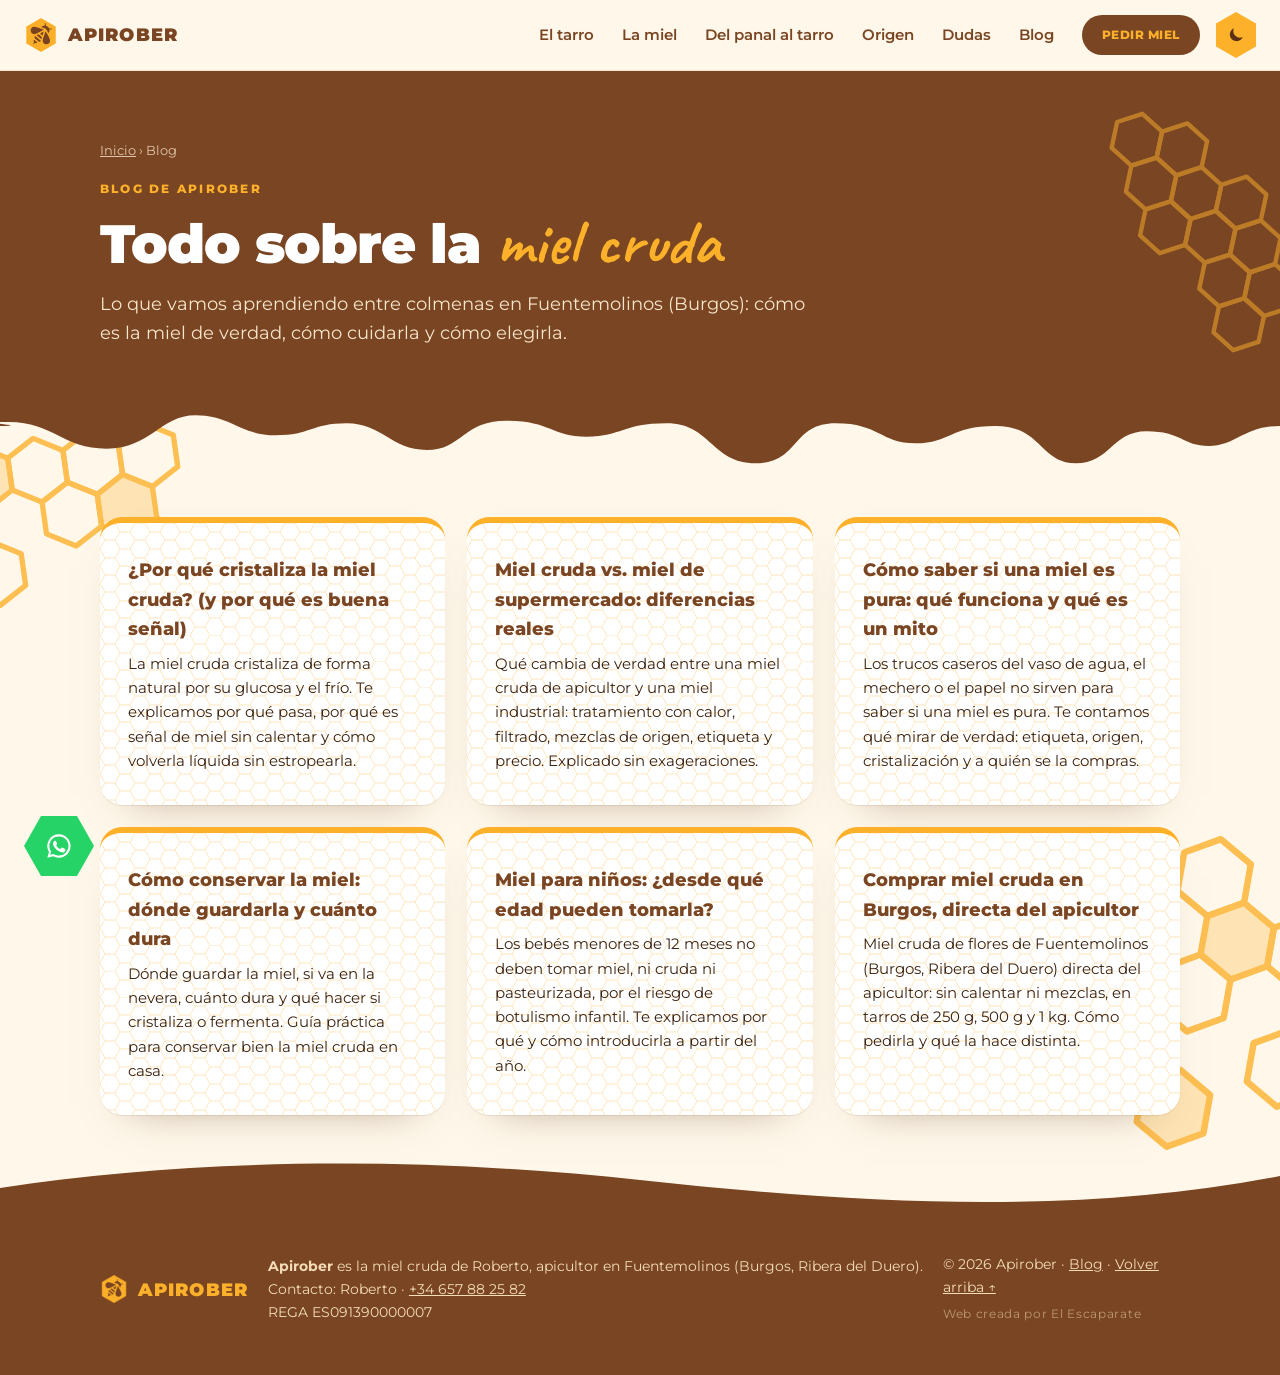
==== commit 451530ee: "Blog: celdas decorativas y menú completo como en la portada Co-Authored-By: Claude Opus 5.5 <noreply" ====
--- a/blog/index.html
+++ b/blog/index.html
@@ -69,8 +69,10 @@
     <ul id="menu">
       <li><a href="/#tarro">El tarro</a></li>
       <li><a href="/#miel">La miel</a></li>
+      <li><a href="/#proceso">Del panal al tarro</a></li>
       <li><a href="/#origen">Origen</a></li>
-      <li><a href="/blog">Blog</a></li>
+      <li><a href="/#dudas">Dudas</a></li>
+      <li><a href="/blog" aria-current="page">Blog</a></li>
       <li><a class="btn btn-sm" href="/#pedidos">Pedir miel</a></li>
     </ul>
     <button class="theme-toggle" type="button" aria-label="Cambiar a modo oscuro"><svg class="i-moon" viewBox="0 0 24 24" aria-hidden="true"><path d="M20 14.5A8 8 0 0 1 9.5 4a8 8 0 1 0 10.5 10.5z" fill="currentColor"/></svg><svg class="i-sun" viewBox="0 0 24 24" aria-hidden="true"><circle cx="12" cy="12" r="4.5" fill="currentColor"/><path d="M12 2v2.5M12 19.5V22M2 12h2.5M19.5 12H22M4.9 4.9l1.8 1.8M17.3 17.3l1.8 1.8M4.9 19.1l1.8-1.8M17.3 6.7l1.8-1.8" stroke="currentColor" stroke-width="2" stroke-linecap="round"/></svg></button>
@@ -78,6 +80,7 @@
 </header>
 <main id="main">
   <header class="post-hero">
+    <svg class="combs deco b1" aria-hidden="true" viewBox="0 0 260 300"><use href="#comb"/></svg>
     <div class="wrap">
       <nav class="crumbs" aria-label="Migas de pan"><a href="/">Inicio</a> › Blog</nav>
       <p class="eyebrow">Blog de Apirober</p>
@@ -86,6 +89,7 @@
     </div>
   </header>
   <section class="post">
+    <svg class="combs deco b4" aria-hidden="true" viewBox="-4 16 224 158"><use href="#comb4"/></svg><svg class="combs deco b5" aria-hidden="true" viewBox="-4 16 146 248"><use href="#comb2"/></svg>
     <div class="wrap">
       <ul class="posts"><li><a href="/blog/por-que-cristaliza-la-miel-cruda"><article class="card"><h3>¿Por qué cristaliza la miel cruda? (y por qué es buena señal)</h3><p>La miel cruda cristaliza de forma natural por su glucosa y el frío. Te explicamos por qué pasa, por qué es señal de miel sin calentar y cómo volverla líquida sin estropearla.</p></article></a></li><li><a href="/blog/miel-cruda-vs-miel-de-supermercado"><article class="card"><h3>Miel cruda vs. miel de supermercado: diferencias reales</h3><p>Qué cambia de verdad entre una miel cruda de apicultor y una miel industrial: tratamiento con calor, filtrado, mezclas de origen, etiqueta y precio. Explicado sin exageraciones.</p></article></a></li><li><a href="/blog/como-saber-si-una-miel-es-pura"><article class="card"><h3>Cómo saber si una miel es pura: qué funciona y qué es un mito</h3><p>Los trucos caseros del vaso de agua, el mechero o el papel no sirven para saber si una miel es pura. Te contamos qué mirar de verdad: etiqueta, origen, cristalización y a quién se la compras.</p></article></a></li><li><a href="/blog/como-conservar-la-miel"><article class="card"><h3>Cómo conservar la miel: dónde guardarla y cuánto dura</h3><p>Dónde guardar la miel, si va en la nevera, cuánto dura y qué hacer si cristaliza o fermenta. Guía práctica para conservar bien la miel cruda en casa.</p></article></a></li><li><a href="/blog/miel-para-ninos-desde-que-edad"><article class="card"><h3>Miel para niños: ¿desde qué edad pueden tomarla?</h3><p>Los bebés menores de 12 meses no deben tomar miel, ni cruda ni pasteurizada, por el riesgo de botulismo infantil. Te explicamos por qué y cómo introducirla a partir del año.</p></article></a></li><li><a href="/blog/comprar-miel-cruda-en-burgos"><article class="card"><h3>Comprar miel cruda en Burgos, directa del apicultor</h3><p>Miel cruda de flores de Fuentemolinos (Burgos, Ribera del Duero) directa del apicultor: sin calentar ni mezclas, en tarros de 250 g, 500 g y 1 kg. Cómo pedirla y qué la hace distinta.</p></article></a></li></ul>
     </div>
@@ -101,6 +105,29 @@
 </footer>
 <div class="mobile-cta"><span>¿Dudas? Habla con Roberto</span><a class="btn btn-amber btn-sm wa-btn" href="https://wa.me/34657882582?text=Hola%20Roberto%2C%20quer%C3%ADa%20preguntar%20por%20la%20miel%20Apirober." target="_blank" rel="noopener"><svg viewBox="0 0 24 24" aria-hidden="true"><path fill="currentColor" d="M12 2a10 10 0 0 0-8.6 15.1L2 22l5-1.3A10 10 0 1 0 12 2zm0 18.2c-1.5 0-3-.4-4.3-1.2l-.3-.2-3 .8.8-2.9-.2-.3A8.2 8.2 0 1 1 12 20.2zm4.5-6.1c-.2-.1-1.5-.7-1.7-.8s-.4-.1-.6.1-.7.8-.8 1-.3.2-.5.1a6.7 6.7 0 0 1-3.3-2.9c-.3-.4.2-.4.7-1.4.1-.2 0-.3 0-.4l-.8-1.8c-.2-.5-.4-.4-.6-.4h-.5a1 1 0 0 0-.7.3 3 3 0 0 0-.9 2.2 5.2 5.2 0 0 0 1.1 2.7 11.8 11.8 0 0 0 4.5 4c1.7.7 2.3.8 3.2.7.5-.1 1.5-.6 1.7-1.2s.2-1.1.2-1.2-.2-.2-.4-.3z"/></svg>WhatsApp</a></div>
 <a class="wa-fab" href="https://wa.me/34657882582?text=Hola%20Roberto%2C%20quer%C3%ADa%20preguntar%20por%20la%20miel%20Apirober." target="_blank" rel="noopener" aria-label="Escribir a Roberto por WhatsApp"><svg viewBox="0 0 24 24" aria-hidden="true"><path fill="currentColor" d="M12 2a10 10 0 0 0-8.6 15.1L2 22l5-1.3A10 10 0 1 0 12 2zm0 18.2c-1.5 0-3-.4-4.3-1.2l-.3-.2-3 .8.8-2.9-.2-.3A8.2 8.2 0 1 1 12 20.2zm4.5-6.1c-.2-.1-1.5-.7-1.7-.8s-.4-.1-.6.1-.7.8-.8 1-.3.2-.5.1a6.7 6.7 0 0 1-3.3-2.9c-.3-.4.2-.4.7-1.4.1-.2 0-.3 0-.4l-.8-1.8c-.2-.5-.4-.4-.6-.4h-.5a1 1 0 0 0-.7.3 3 3 0 0 0-.9 2.2 5.2 5.2 0 0 0 1.1 2.7 11.8 11.8 0 0 0 4.5 4c1.7.7 2.3.8 3.2.7.5-.1 1.5-.6 1.7-1.2s.2-1.1.2-1.2-.2-.2-.4-.3z"/></svg><span>Escríbenos</span></a>
+<svg width="0" height="0" style="position:absolute" aria-hidden="true">
+  <symbol id="comb2" viewBox="-4 16 146 248">
+    <g fill="none" stroke="currentColor" stroke-width="5" stroke-linejoin="round"><path d="M30 20l26 15v30L30 80 4 65V35z"/><path d="M56 65l26 15v30L56 125 30 110V80z" fill="currentColor" fill-opacity=".35"/><path d="M108 65l26 15v30L108 125 82 110V80z"/><path d="M30 110l26 15v30L30 170 4 155V125z"/><path d="M108 155l26 15v30L108 215 82 200V170z"/><path d="M30 200l26 15v30L30 260 4 245V215z" fill="currentColor" fill-opacity=".35"/></g>
+  </symbol>
+  <symbol id="comb3" viewBox="22 16 172 203">
+    <g fill="none" stroke="currentColor" stroke-width="5" stroke-linejoin="round"><path d="M82 20l26 15v30L82 80 56 65V35z"/><path d="M134 20l26 15v30L134 80 108 65V35z" fill="currentColor" fill-opacity=".35"/><path d="M56 65l26 15v30L56 125 30 110V80z"/><path d="M108 65l26 15v30L108 125 82 110V80z"/><path d="M160 65l26 15v30L160 125 134 110V80z"/><path d="M82 110l26 15v30L82 170 56 155V125z" fill="currentColor" fill-opacity=".35"/><path d="M160 155l26 15v30L160 215 134 200V170z"/></g>
+  </symbol>
+  <symbol id="comb4" viewBox="-4 16 224 158">
+    <g fill="none" stroke="currentColor" stroke-width="5" stroke-linejoin="round"><path d="M30 20l26 15v30L30 80 4 65V35z" fill="currentColor" fill-opacity=".35"/><path d="M82 20l26 15v30L82 80 56 65V35z"/><path d="M134 20l26 15v30L134 80 108 65V35z"/><path d="M186 20l26 15v30L186 80 160 65V35z"/><path d="M108 65l26 15v30L108 125 82 110V80z"/><path d="M160 65l26 15v30L160 125 134 110V80z" fill="currentColor" fill-opacity=".35"/><path d="M30 110l26 15v30L30 170 4 155V125z"/><path d="M186 110l26 15v30L186 170 160 155V125z"/></g>
+  </symbol>
+  <symbol id="comb" viewBox="0 0 260 300">
+    <g fill="none" stroke="currentColor" stroke-width="5" stroke-linejoin="round">
+      <path d="M30 20l26 15v30L30 80 4 65V35z"/><path d="M82 20l26 15v30L82 80 56 65V35z"/>
+      <path d="M56 65l26 15v30l-26 15-26-15V80z"/><path d="M108 65l26 15v30l-26 15-26-15V80z"/>
+      <path d="M160 65l26 15v30l-26 15-26-15V80z"/><path d="M82 110l26 15v30l-26 15-26-15v-30z"/>
+      <path d="M134 110l26 15v30l-26 15-26-15v-30z"/><path d="M186 110l26 15v30l-26 15-26-15v-30z"/>
+      <path d="M160 155l26 15v30l-26 15-26-15v-30z"/><path d="M212 155l26 15v30l-26 15-26-15v-30z"/>
+      <path d="M186 200l26 15v30l-26 15-26-15v-30z"/>
+    </g>
+  </symbol>
+</svg>
 <script src="/assets/blog.js" defer></script>
+<script src="/assets/lenis.min.js" defer></script>
+<script src="/assets/scroll.js" defer></script>
 </body>
 </html>
--- a/assets/style.css
+++ b/assets/style.css
@@ -1,503 +1,564 @@
-:root{
-  --brown:#7a4522; --brown-d:#5a3117; --amber:#fdb12b; --amber-d:#f29a1a; --cream:#fff8ea; --card:#fff; --head:#7a4522; --accent:#a65400; --nav:rgba(255,248,234,.88);
-  --ink:#3b2210; --radius:22px; --wrap:1120px;
-}
-*{box-sizing:border-box;margin:0;padding:0}
-html{scroll-behavior:smooth;background:var(--brown)}
-body{font-family:Montserrat,system-ui,sans-serif;color:var(--ink);background:var(--cream);line-height:1.6;overflow-x:hidden}
-img,svg{display:block;max-width:100%}
-a{color:inherit}
-.skip{position:absolute;left:-999px}.skip:focus{left:16px;top:16px;z-index:99;background:#fff;padding:8px 14px}
-.wrap{max-width:var(--wrap);margin:0 auto;padding:0 20px}
-
-/* Botones */
-.btn{display:inline-block;background:var(--brown);color:var(--amber);font-weight:800;letter-spacing:.04em;text-transform:uppercase;font-size:.9rem;
-  padding:15px 28px;border-radius:999px;border:0;cursor:pointer;text-decoration:none;transition:transform .2s,box-shadow .2s;font-family:inherit}
-.btn:hover{transform:translateY(-2px);box-shadow:0 10px 24px -10px var(--brown)}
-.btn-ghost{background:transparent;color:var(--brown);box-shadow:inset 0 0 0 3px var(--brown)}
-.btn-sm{padding:10px 20px;font-size:.78rem}
-:focus-visible{outline:3px solid var(--amber-d);outline-offset:3px}
-
-/* Nav */
-.nav{position:sticky;top:0;z-index:50;display:flex;justify-content:space-between;align-items:center;padding:12px 24px;
-  background:var(--nav);backdrop-filter:blur(10px);border-bottom:1px solid rgba(122,69,34,.12)}
-.brand{display:flex;align-items:center;gap:10px;font-weight:900;letter-spacing:.06em;color:var(--head);text-decoration:none;font-size:1.15rem}
-.nav ul{display:flex;gap:28px;list-style:none;align-items:center}
-.nav ul a:not(.btn){text-decoration:none;font-weight:600;color:var(--head);font-size:.95rem}
-.nav ul a:not(.btn):hover{color:var(--accent)}
-.nav-toggle{display:none;background:var(--brown);color:var(--amber);border:0;border-radius:999px;padding:8px 16px;font:700 .85rem Montserrat,sans-serif}
-
-/* Hero */
-.hero{position:relative;z-index:1;overflow-x:clip;background:var(--brown);color:#f8e6cc;padding:90px 0 100px}
-.hero::before{content:"";position:absolute;inset:0 0 -80px;z-index:1;pointer-events:none;-webkit-mask:linear-gradient(#000 0 0) top/100% calc(100% - 79px) no-repeat,url(/assets/drip.svg) bottom/100% 80px no-repeat;mask:linear-gradient(#000 0 0) top/100% calc(100% - 79px) no-repeat,url(/assets/drip.svg) bottom/100% 80px no-repeat;opacity:.08;background:url("data:image/svg+xml,%3Csvg xmlns='http://www.w3.org/2000/svg' width='60' height='34.641' viewBox='0 0 60 34.641'%3E%3Cpath d='M40 17.32 30 34.641H10L0 17.32 10 0h20zM40 17.32h20' fill='none' stroke='%23fdb12b' stroke-width='1.5'/%3E%3C/svg%3E");background-size:60px 34.641px}
-.hero .combs-l{position:absolute;left:-60px;bottom:40px;width:240px;color:var(--amber);opacity:.5}
-.hero-in{position:relative;z-index:2;display:grid;grid-template-columns:1.15fr 1fr;gap:40px;align-items:center}
-.hero h1{font-size:clamp(2.4rem,5vw,4.1rem);font-weight:900;line-height:.98;letter-spacing:-.03em;color:#fff;text-transform:uppercase;margin:6px 0 24px}
-.hero h1 span{color:var(--amber)}
-.hero-lead{font-size:1.2rem;max-width:520px;margin-bottom:30px;font-weight:500}
-.hero-tags{list-style:none;display:flex;flex-wrap:wrap;gap:10px;margin-top:34px}
-.hero-tags li{border:2px solid rgba(253,177,43,.5);color:var(--amber);border-radius:999px;padding:6px 16px;font-weight:700;font-size:.8rem;text-transform:uppercase;letter-spacing:.06em}
-.ctas{display:flex;gap:12px;flex-wrap:wrap}
-.btn-amber{background:var(--amber);color:var(--brown)}
-.btn-ghost-light{background:transparent;color:var(--amber);box-shadow:inset 0 0 0 3px var(--amber)}
-.hero-art{position:relative;height:460px}
-.art-combs{position:absolute;right:-30px;bottom:0;width:210px;color:var(--amber);opacity:.85}
-.trail{position:absolute;left:0;top:0;width:75%}
-.flying-bee{position:absolute;left:4%;top:20px;width:70px;filter:drop-shadow(0 6px 10px rgba(0,0,0,.3));background:var(--amber);border-radius:50%;padding:8px;animation:buzz 3s ease-in-out infinite}
-.drip{position:absolute;left:0;bottom:-79px;width:100%;height:80px}
-.drip path{fill:var(--brown)}
-@keyframes float{50%{translate:0 -14px}}
-@keyframes buzz{25%{translate:4px -6px;rotate:6deg}75%{translate:-4px 4px;rotate:-6deg}}
-@media (max-width:820px){.hero-in{grid-template-columns:1fr}.hero-art{height:300px}.art-combs{width:150px}.hero{padding:60px 0 120px}}
-
-/* Secciones */
-.section{position:relative;padding:110px 0;overflow:hidden}
-.eyebrow{display:inline-block;text-transform:uppercase;letter-spacing:.18em;font-weight:800;font-size:.78rem;color:var(--accent);margin-bottom:10px}
-h2{font-size:clamp(2rem,4.5vw,3.2rem);font-weight:900;line-height:1.05;letter-spacing:-.02em;color:var(--head);margin-bottom:18px;text-wrap:balance}
-.lead{font-size:1.15rem;max-width:640px;margin-bottom:48px}
-.cards{list-style:none;display:grid;grid-template-columns:repeat(auto-fit,minmax(250px,1fr));gap:22px}
-.card{background:var(--card);border-radius:var(--radius);padding:32px 28px;box-shadow:0 1px 0 rgba(122,69,34,.1),0 20px 40px -30px rgba(90,49,23,.5);border-top:6px solid var(--amber)}
-.card h3{font-size:1.3rem;color:var(--head);margin:16px 0 8px;font-weight:800}
-.hex{display:grid;place-items:center;width:58px;height:66px;background:var(--amber);color:var(--brown);font-weight:900;font-size:1.4rem;
-  clip-path:polygon(50% 0,100% 25%,100% 75%,50% 100%,0 75%,0 25%)}
-.note{margin-top:34px;background:var(--amber);color:var(--brown-d);border-radius:var(--radius);padding:22px 28px;font-weight:500}
-
-.dark{background:var(--brown);color:#f8e6cc}
-.dark h2{color:var(--amber)}
-.dark{position:relative;overflow:hidden}
-.dark .combs-r{position:absolute;width:260px;color:var(--amber);right:-40px;top:40px;opacity:.35;pointer-events:none}
-.steps{list-style:none;display:grid;grid-template-columns:repeat(auto-fit,minmax(220px,1fr));gap:34px;margin-top:40px;counter-reset:s}
-.steps li{border-top:3px solid var(--amber);padding-top:20px}
-.steps span{font-size:2.6rem;font-weight:900;color:var(--amber);line-height:1}
-.steps h3{color:#fff;font-size:1.2rem;margin:10px 0 6px}
-
-.split{display:grid;grid-template-columns:1.2fr 1fr;gap:60px;align-items:center}
-.facts{display:grid;grid-template-columns:1fr 1fr;gap:16px}
-.facts div{background:var(--card);border-radius:16px;padding:16px 18px;border-left:5px solid var(--amber)}
-.facts dt{font-size:.75rem;text-transform:uppercase;letter-spacing:.1em;font-weight:700;color:var(--accent)}
-.facts dd{font-weight:800;color:var(--head);overflow-wrap:anywhere}
-.map{position:relative}
-.map svg{width:100%;border-radius:28px;box-shadow:0 30px 60px -30px rgba(90,49,23,.8)}
-.map figcaption{position:absolute;left:24px;bottom:22px;color:var(--amber);font-size:.85rem;letter-spacing:.06em}
-.map figcaption strong{font-size:1.4rem;color:#fff}
-
-.order{background:linear-gradient(var(--cream) 50%,var(--brown) 50%)}
-.order-card{max-width:760px;margin:0 auto;background:var(--amber);border-radius:32px;padding:56px 44px;text-align:center;box-shadow:0 40px 80px -40px rgba(0,0,0,.6)}
-.order-card img{margin:0 auto 12px}
-.order-card p{font-weight:500;max-width:520px;margin:0 auto}
-.order-form{display:grid;grid-template-columns:1fr 1fr;gap:16px;align-items:end;margin:30px 0 12px;text-align:left}
-.order-form label{font-weight:700;font-size:.82rem;color:var(--brown-d);display:grid;gap:6px}
-.order-form input{font:500 1rem Montserrat,sans-serif;padding:13px 16px;border-radius:12px;border:2px solid transparent;background:var(--cream);color:var(--ink)}
-.order-form input:focus{border-color:var(--brown);outline:none}
-.full{grid-column:1/-1}
-.small{font-size:.82rem;opacity:.8}
-
-.foot{background:var(--brown);color:#f3dcb8;padding:20px 0 50px}
-.foot-in{display:grid;grid-template-columns:repeat(3,auto);justify-content:space-between;gap:20px;align-items:center;font-size:.9rem}
-.foot .brand{color:var(--amber)}
-
-/* Animación */
-.js .reveal{opacity:0;translate:0 26px;transition:opacity .8s ease,translate .8s cubic-bezier(.2,.7,.2,1)}
-.js .reveal.in{opacity:1;translate:0 0}
-@media (prefers-reduced-motion:reduce){*{transition:none!important;scroll-behavior:auto!important}.js .reveal{opacity:1;translate:0;scale:1}}
-
-@media (max-width:820px){
-  .dark .combs-r{width:130px;right:-30px;top:20px;opacity:.25}
-  .nav-toggle{display:block}
-  .nav ul{display:none;position:absolute;right:16px;top:60px;flex-direction:column;align-items:stretch;gap:4px;background:var(--cream);padding:14px;border-radius:18px;box-shadow:0 20px 40px -20px rgba(0,0,0,.4)}
-  .nav ul.open{display:flex}
-  .nav ul a:not(.btn){display:block;padding:10px 14px}
-  .split{grid-template-columns:1fr}
-  .foot-in{grid-template-columns:1fr;text-align:center;justify-items:center}
-  .section{padding:80px 0}
-}
-@media (max-width:480px){
-  .order-card{padding:40px 22px}
-  .order-form{grid-template-columns:1fr}
-  .facts{grid-template-columns:1fr}
-}
-.flying-bee{padding:0!important;background:none!important;border-radius:0!important}
-
-/* Mejoras v2 */
-.nw{white-space:nowrap}
-.hex svg{width:28px;height:28px}
-.product{background:var(--card)}
-.jar svg{width:100%;max-width:380px;margin:0 auto;filter:drop-shadow(0 30px 40px rgba(90,49,23,.25))}
-.jar.in svg{animation:float 7s ease-in-out infinite}
-.spec{list-style:none;margin:-20px 0 32px;border-top:2px solid var(--amber)}
-.spec li{display:flex;justify-content:space-between;gap:16px;padding:13px 0;border-bottom:1px solid rgba(122,69,34,.15)}
-.spec span{text-transform:uppercase;font-size:.75rem;letter-spacing:.1em;font-weight:700;color:var(--accent)}
-.spec b{color:var(--head);text-align:right}
-.narrow{max-width:820px}
-.qa{display:grid;gap:12px;margin-top:20px}
-.qa details{background:var(--card);border-radius:18px;padding:0 24px;border-left:5px solid var(--amber);box-shadow:0 16px 30px -26px rgba(90,49,23,.6)}
-.qa summary{cursor:pointer;list-style:none;padding:20px 30px 20px 0;font-weight:800;color:var(--head);position:relative}
-.qa summary::-webkit-details-marker{display:none}
-.qa summary::after{content:"+";position:absolute;right:0;top:50%;translate:0 -50%;font-size:1.6rem;color:var(--accent);transition:rotate .25s}
-.qa details[open] summary::after{rotate:45deg}
-.qa details p{padding:0 0 20px}
-@media (max-width:820px){.spec li{flex-direction:column;gap:2px}.spec b{text-align:left}.jar svg{max-width:260px}}
-
-.sizes{border:0;padding:0;margin:0;min-width:0}
-.sizes-row{display:grid;grid-template-columns:repeat(3,1fr);gap:14px}
-.sizes legend{font-weight:700;font-size:.82rem;color:var(--brown-d);padding:0;margin-bottom:8px}
-.sizes label{text-align:center;justify-items:center;background:rgba(255,255,255,.35);border-radius:14px;padding:10px 10px 12px}
-.sizes input{text-align:center;width:100%;font-weight:800;font-size:1.15rem}
-.order-form .btn{margin-top:6px}
-
-/* ===== v3 ===== */
-/* 5. Gota que se rellena */
-.blob{position:absolute;right:8%;top:10px;width:300px;height:360px;transform:rotate(-10deg);transform-origin:50% 94%;filter:drop-shadow(0 40px 50px rgba(0,0,0,.35));overflow:visible}
-.honey-level{transform:translateY(360px)}
-.hero-art.in .honey-level{animation:fill 3.2s cubic-bezier(.3,.6,.3,1) .3s forwards}
-.honey-wave{animation:wave 3s linear infinite}
-@keyframes fill{to{transform:translateY(22px)}}
-@keyframes wave{to{transform:translateX(150px)}}
-.falling-drop{position:absolute;right:calc(8% + 144px);top:360px;width:12px;height:16px;background:var(--amber);border-radius:50% 50% 50% 50%/60% 60% 40% 40%;opacity:0}
-.hero-art.in .falling-drop{animation:drip 3.5s ease-in 3.6s infinite}
-@keyframes drip{0%{opacity:0;transform:translateY(-14px) scale(.4)}15%{opacity:1;transform:translateY(-6px) scale(1)}35%{transform:translateY(-6px) scaleY(1.25)}70%{opacity:1;transform:translateY(90px)}75%,100%{opacity:0;transform:translateY(96px) scale(1.4,.3)}}
-
-/* 6. Abeja del scroll: colmena arriba, flor abajo */
-.scroll-bee{position:fixed;right:14px;top:78px;bottom:14px;width:64px;z-index:40;pointer-events:none}
-.scroll-bee .hive{position:absolute;left:0;top:0;width:64px;height:64px;filter:drop-shadow(0 4px 6px rgba(0,0,0,.2));transform-origin:50% 100%}
-.scroll-bee.home .hive{animation:hum 1.6s ease-in-out infinite}
-@keyframes hum{50%{transform:scale(1.04,.97)}}
-.scroll-bee .trail{position:absolute;left:0;right:0;top:62px;bottom:52px;width:100%;height:calc(100% - 114px);opacity:.55}
-.scroll-bee .flower{position:absolute;left:0;bottom:0;width:64px;height:80px;transform-origin:50% 100%;transition:transform .5s}
-.scroll-bee.landed .flower{animation:sway 2.4s ease-in-out infinite}
-@keyframes sway{25%{transform:rotate(-4deg)}75%{transform:rotate(4deg)}}
-.scroll-bee .sbee{position:absolute;left:0;top:0;width:40px;height:40px;will-change:transform;transition:opacity .25s;
-  filter:drop-shadow(1.5px 0 0 #fdb12b) drop-shadow(-1.5px 0 0 #fdb12b) drop-shadow(0 1.5px 0 #fdb12b) drop-shadow(0 -1.5px 0 #fdb12b) drop-shadow(0 5px 5px rgba(0,0,0,.25))}
-@media (max-width:1100px){.scroll-bee{display:none}}
-
-/* 7. Barra fija en móvil */
-.mobile-cta{display:none}
-@media (max-width:820px){
-  .mobile-cta{display:flex;position:fixed;left:12px;right:12px;bottom:12px;z-index:60;align-items:center;justify-content:space-between;gap:10px;
-    background:var(--brown);color:#f8e6cc;border-radius:999px;padding:8px 8px 8px 20px;font-weight:700;font-size:.85rem;
-    box-shadow:0 14px 30px -10px rgba(0,0,0,.5);transition:transform .35s,opacity .35s}
-  .mobile-cta.hide{transform:translateY(130%);opacity:0}
-  .foot{padding-bottom:100px}
-}
-
-/* 8. Tarros a escala */
-.sizes-row{align-items:end}
-.size{display:grid;gap:6px;justify-items:center}
-.jar-btn{background:none;border:0;cursor:pointer;padding:4px;border-radius:12px;transition:transform .2s}
-.jar-btn:hover{transform:translateY(-4px) rotate(-3deg)}
-.jar-btn svg{display:block;width:auto;filter:drop-shadow(0 6px 6px rgba(90,49,23,.3))}
-.size.picked{background:rgba(255,255,255,.75)!important;box-shadow:inset 0 0 0 3px var(--brown)}
-.size.bump .jar-btn{animation:bump .35s}
-@keyframes bump{40%{transform:scale(1.15) rotate(4deg)}}
-.stepper{display:flex;align-items:center;gap:4px;width:100%}
-.stepper button{flex:none;width:30px;height:30px;border-radius:50%;border:0;background:var(--brown);color:var(--amber);font:800 1.1rem/1 Montserrat,sans-serif;cursor:pointer}
-.stepper input{min-width:0;padding:8px 2px!important}
-.stepper input::-webkit-inner-spin-button{display:none}
-.stepper input{-moz-appearance:textfield}
-.hint{font-size:.78rem;margin-top:8px;opacity:.75;text-align:center}
-
-/* 9. Bordes entre secciones: ola suave arriba, miel que se derrite abajo (mismo lenguaje que la portada) */
-.hex-edges{overflow:visible;overflow-x:clip;z-index:2}
-.hex-edges::before,.hex-edges::after,.hex-top::before{content:"";position:absolute;left:0;right:0;height:70px;background:var(--brown);pointer-events:none}
-.hex-edges::before,.hex-top::before{top:-69px;-webkit-mask:url("data:image/svg+xml,%3Csvg xmlns='http://www.w3.org/2000/svg' viewBox='0 0 1440 70' preserveAspectRatio='none'%3E%3Cpath d='M0 70V34C220 4 470 2 720 26S1210 62 1440 22V70z'/%3E%3C/svg%3E") 0 0/100% 100% no-repeat;mask:url("data:image/svg+xml,%3Csvg xmlns='http://www.w3.org/2000/svg' viewBox='0 0 1440 70' preserveAspectRatio='none'%3E%3Cpath d='M0 70V34C220 4 470 2 720 26S1210 62 1440 22V70z'/%3E%3C/svg%3E") 0 0/100% 100% no-repeat}
-.hex-edges::after{bottom:-89px;height:90px;-webkit-mask:url("data:image/svg+xml,%3Csvg xmlns='http://www.w3.org/2000/svg' viewBox='0 0 1440 90' preserveAspectRatio='none'%3E%3Cpath d='M0 0h1440v16c-60 0-70 36-120 36s-50-26-110-26-60 32-110 32-50-22-100-22-70 40-130 40-60-36-120-36-50 20-100 20-60-28-120-28-70 42-130 42-60-38-120-38-50 18-100 18S30 16 0 16z'/%3E%3C/svg%3E") 0 0/100% 100% no-repeat;mask:url("data:image/svg+xml,%3Csvg xmlns='http://www.w3.org/2000/svg' viewBox='0 0 1440 90' preserveAspectRatio='none'%3E%3Cpath d='M0 0h1440v16c-60 0-70 36-120 36s-50-26-110-26-60 32-110 32-50-22-100-22-70 40-130 40-60-36-120-36-50 20-100 20-60-28-120-28-70 42-130 42-60-38-120-38-50 18-100 18S30 16 0 16z'/%3E%3C/svg%3E") 0 0/100% 100% no-repeat}
-.hex-top{position:relative;z-index:2}
-.dark .combs-r{z-index:0}
-.order{background:var(--cream)}
-.order .order-card{position:relative;z-index:1}
-
-/* 10. Modo oscuro */
-@media (prefers-color-scheme:dark){
-  :root:not([data-theme="light"]){--cream:#1c120b; --card:#2a1b10; --ink:#f1e2cc; --head:#fdb12b; --accent:#fdb12b; --nav:rgba(28,18,11,.88)}
-  :root:not([data-theme="light"]) .btn:not(.btn-ghost-light){background:var(--amber);color:var(--brown-d)}
-  :root:not([data-theme="light"]) .btn-ghost{color:var(--amber);box-shadow:inset 0 0 0 3px var(--amber)}
-  :root:not([data-theme="light"]) .nav{border-bottom-color:rgba(253,177,43,.15)}
-  :root:not([data-theme="light"]) .nav-toggle{background:var(--amber);color:var(--brown-d)}
-  :root:not([data-theme="light"]) .order-card{color:var(--brown-d)}
-  :root:not([data-theme="light"]) .order-card h2{color:var(--brown)}
-  :root:not([data-theme="light"]) .order-card .btn{background:var(--brown);color:var(--amber)}
-  :root:not([data-theme="light"]) .order-form input{background:#fff8ea}
-  :root:not([data-theme="light"]) .spec li,:root:not([data-theme="light"]) .qa details{border-color:rgba(253,177,43,.18)}
-  :root:not([data-theme="light"]) .jar svg{filter:drop-shadow(0 30px 40px rgba(0,0,0,.5))}
-  :root:not([data-theme="light"]) .drip path{fill:var(--brown)}
-
-}
-:root[data-theme="dark"]{--cream:#1c120b; --card:#2a1b10; --ink:#f1e2cc; --head:#fdb12b; --accent:#fdb12b; --nav:rgba(28,18,11,.88)}
-  :root[data-theme="dark"] .btn:not(.btn-ghost-light){background:var(--amber);color:var(--brown-d)}
-  :root[data-theme="dark"] .btn-ghost{color:var(--amber);box-shadow:inset 0 0 0 3px var(--amber)}
-  :root[data-theme="dark"] .nav{border-bottom-color:rgba(253,177,43,.15)}
-  :root[data-theme="dark"] .nav-toggle{background:var(--amber);color:var(--brown-d)}
-  :root[data-theme="dark"] .order-card{color:var(--brown-d)}
-  :root[data-theme="dark"] .order-card h2{color:var(--brown)}
-  :root[data-theme="dark"] .order-card .btn{background:var(--brown);color:var(--amber)}
-  :root[data-theme="dark"] .order-form input{background:#fff8ea}
-  :root[data-theme="dark"] .spec li,:root[data-theme="dark"] .qa details{border-color:rgba(253,177,43,.18)}
-  :root[data-theme="dark"] .jar svg{filter:drop-shadow(0 30px 40px rgba(0,0,0,.5))}
-  :root[data-theme="dark"] .drip path{fill:var(--brown)}
-:root[data-theme="dark"]{color-scheme:dark}:root[data-theme="light"]{color-scheme:light}
-@media (prefers-reduced-motion:reduce){.honey-level{transform:translateY(22px)!important}.falling-drop,.scroll-bee .sbee,.scroll-bee .trail{display:none}}
-html:not(.js) .honey-level{transform:translateY(22px)}
-.order-form input{color:#3b2210}
-.mobile-cta span{min-width:0;overflow:hidden;text-overflow:ellipsis;white-space:nowrap}.mobile-cta .btn{flex:none}
-
-/* Abeja que sigue el cursor */
-.cursor-bee{position:fixed;left:0;top:0;width:40px;height:40px;z-index:80;pointer-events:none;opacity:0;transition:opacity .3s;will-change:transform;
-  filter:drop-shadow(1.5px 0 0 #fdb12b) drop-shadow(-1.5px 0 0 #fdb12b) drop-shadow(0 1.5px 0 #fdb12b) drop-shadow(0 -1.5px 0 #fdb12b) drop-shadow(0 6px 6px rgba(0,0,0,.25))}
-.cursor-bee.on{opacity:1}
-@media (hover:none),(pointer:coarse),(prefers-reduced-motion:reduce){.cursor-bee{display:none}}
-
-/* Botón de modo claro/oscuro */
-.theme-toggle{width:40px;height:40px;border-radius:50%;border:2px solid var(--head);background:transparent;color:var(--head);cursor:pointer;display:grid;place-items:center;transition:transform .3s}
-.theme-toggle:hover{transform:rotate(-20deg)}
-.theme-toggle svg{width:20px;height:20px;grid-area:1/1}
-.theme-toggle .i-sun{display:none}
-:root[data-theme="dark"] .theme-toggle .i-sun{display:block}
-:root[data-theme="dark"] .theme-toggle .i-moon{display:none}
-@media (prefers-color-scheme:dark){
-  :root:not([data-theme="light"]) .theme-toggle .i-sun{display:block}
-  :root:not([data-theme="light"]) .theme-toggle .i-moon{display:none}
-}
-.nav nav{display:flex;align-items:center;gap:16px}
-@media (max-width:820px){.nav nav{flex-direction:row-reverse;gap:8px}}
-.hero .eyebrow,.dark .eyebrow{color:var(--amber)}
-
-/* Cifras de Origen en panal */
-.stats{--w:min(210px,40vw);--g:8px;list-style:none;display:grid;width:calc(var(--w)*1.5 + var(--g));margin:0 auto}
-.stats li{width:var(--w);aspect-ratio:.866;clip-path:polygon(50% 0,100% 25%,100% 75%,50% 100%,0 75%,0 25%);
-  background:var(--brown);color:#f8e6cc;display:grid;place-content:center;justify-items:center;text-align:center;gap:6px;padding:0 16%;margin-bottom:calc(var(--w)*-.2887 + var(--g)*.866)}
-.stats li:nth-child(even){margin-left:calc(var(--w)*.5 + var(--g))}
-.stats li:nth-child(even){background:var(--amber);color:var(--brown-d)}
-.stats b{font-size:clamp(1.6rem,4.5vw,2.3rem);font-weight:900;line-height:1;color:var(--amber)}
-.stats li:nth-child(even) b{color:var(--brown)}
-.stats span{font-weight:600;font-size:clamp(.72rem,2.4vw,.86rem);line-height:1.3}
-@media (max-width:560px){
-  .sizes-row{gap:8px}
-  .sizes label{padding:8px 4px 10px}
-  .stepper{gap:2px}
-  .stepper button{width:26px;height:26px;font-size:1rem}
-  .stepper input{padding:6px 0!important;font-size:1.05rem;min-width:24px}
-}
-/* WhatsApp: barra en móvil y botón flotante en escritorio */
-.wa-btn{display:inline-flex;align-items:center;gap:6px}.wa-btn svg{width:18px;height:18px}
-.wa-fab{position:fixed;left:24px;bottom:24px;z-index:60;display:flex;align-items:center;gap:0;height:56px;padding:0 14px;border-radius:999px;
-  background:#25d366;color:#fff;text-decoration:none;font-weight:800;font-size:.9rem;box-shadow:0 12px 28px -8px rgba(0,0,0,.45);
-  transition:gap .25s,padding .25s,transform .25s,opacity .3s}
-.wa-fab svg{width:28px;height:28px;flex:none}
-.wa-fab span{max-width:0;overflow:hidden;white-space:nowrap;transition:max-width .3s}
-.wa-fab:hover,.wa-fab:focus-visible{gap:8px;padding:0 20px 0 16px;transform:translateY(-2px)}
-.wa-fab:hover span,.wa-fab:focus-visible span{max-width:120px}
-.wa-fab.hide{opacity:0;pointer-events:none;transform:translateY(20px)}
-
-@media (max-width:820px){.wa-fab{display:none}}
-.size .price{display:block;font-size:.95rem;color:var(--brown-d)}
-.total{text-align:center;font-weight:700;margin-top:12px;color:var(--brown-d)}.total b{font-size:1.25rem}
-/* Resumen del pedido antes de abrir WhatsApp */
-.resumen{margin:auto;border:0;border-radius:var(--radius);padding:28px 26px 24px;width:min(420px,calc(100% - 32px));background:var(--card);color:var(--ink);
-  box-shadow:0 30px 60px -20px rgba(0,0,0,.5);text-align:left}
-.resumen::backdrop{background:rgba(40,20,8,.55);backdrop-filter:blur(3px)}
-.resumen[open]{animation:pop .25s ease-out}
-@keyframes pop{from{opacity:0;transform:translateY(12px) scale(.97)}}
-.resumen h3{color:var(--head);margin:0 0 14px;font-size:1.3rem}
-.resumen ul{list-style:none;padding:0;margin:0 0 6px}
-.resumen li{display:flex;justify-content:space-between;gap:12px;padding:9px 0;border-bottom:1px dashed rgba(122,69,34,.3)}
-.resumen-total{display:flex;justify-content:space-between;font-weight:800;font-size:1.15rem;color:var(--head);margin:10px 0 6px}
-.resumen-btns{display:flex;gap:10px;margin-top:16px}.resumen-btns .btn{flex:1;padding-left:10px;padding-right:10px}
-
-/* ===== v4 ===== */
-.sr{position:absolute;width:1px;height:1px;overflow:hidden;clip:rect(0 0 0 0);white-space:nowrap}
-/* 5. Letra manuscrita en palabras sueltas */
-.hand{font-family:Caveat,cursive;font-weight:700;text-transform:none;letter-spacing:0;font-size:1.18em;line-height:.8}
-.hero h1 .hand{font-size:1.25em;display:inline-block;transform:rotate(-2deg)}
-h2 .hand{color:var(--accent)}
-.dark h2 .hand{color:#fff}
-
-/* 1. Portada: precio a la vista */
-.from{display:inline-block;margin:-10px 0 22px;color:#f8e6cc;font-weight:600}
-.from b{color:var(--amber);font-size:1.3em;font-weight:900}
-@media (max-width:820px){
-  .hero{padding:34px 0 90px}
-  .hero h1{margin:4px 0 14px}
-  .hero-lead{font-size:1.02rem;margin-bottom:18px}
-  .from{margin:-4px 0 16px;font-size:.95rem}
-  .hero-tags{margin-top:22px}
-  .hero-art{height:240px}
-  .blob{width:200px;height:240px;right:6%}
-  .falling-drop{right:calc(6% + 94px);top:236px}
-}
-
-/* 2. El tarro se llena al aparecer */
-.jar-level{transform:translateY(300px);transition:transform 2.6s cubic-bezier(.3,.6,.3,1) .3s}
-.jar.in .jar-level,html:not(.js) .jar-level{transform:none}
-
-/* 3. Etiquetas de los tamaños */
-.size{position:relative}
-.badge{position:absolute;top:-11px;left:50%;translate:-50% 0;white-space:nowrap;background:var(--brown);color:var(--amber);font-size:.62rem;font-weight:800;
-  text-transform:uppercase;letter-spacing:.05em;padding:3px 9px;border-radius:999px;box-shadow:0 4px 10px -4px rgba(0,0,0,.4)}
-.badge-alt{background:#fff;color:var(--brown)}
-.sizes-row{padding-top:10px}
-@media (max-width:400px){.badge{font-size:.55rem;padding:3px 6px}}
-
-/* 7. Comparativa */
-.compare{background:var(--card)}
-.cmp-wrap{overflow-x:auto;margin-top:26px;border-radius:var(--radius);box-shadow:0 20px 40px -30px rgba(90,49,23,.6)}
-.cmp{width:100%;border-collapse:collapse;background:var(--cream);font-size:.95rem}
-.cmp th,.cmp td{padding:15px 18px;text-align:left;vertical-align:top;border-bottom:1px solid rgba(122,69,34,.14)}
-.cmp thead th{background:var(--brown);color:#f8e6cc;font-size:.8rem;text-transform:uppercase;letter-spacing:.08em}
-.cmp thead th:nth-child(2){background:var(--amber);color:var(--brown-d)}
-.cmp tbody th{font-weight:800;color:var(--accent);font-size:.78rem;text-transform:uppercase;letter-spacing:.06em;width:22%}
-.cmp td:nth-child(2){font-weight:700;color:var(--head);background:rgba(253,177,43,.12)}
-.cmp td:nth-child(2)::before{content:"✓ ";color:var(--amber-d);font-weight:900}
-.cmp td:nth-child(3){opacity:.75}
-.cmp tr:last-child>*{border-bottom:0}
-@media (max-width:620px){
-  .cmp thead{display:none}
-  .cmp tr{display:grid;grid-template-columns:1fr 1fr;border-bottom:1px solid rgba(122,69,34,.2)}
-  .cmp tbody th{grid-column:1/-1;padding:12px 14px 4px;border:0;width:auto}
-  .cmp td{padding:6px 14px 14px;border:0;font-size:.88rem}
-  .cmp td:nth-child(3)::before{content:"Industrial: ";font-weight:700}
-}
-
-/* 6. Calendario */
-.calendar{padding-top:150px}
-.foot{padding-top:30px}
-.months{list-style:none;display:grid;grid-template-columns:repeat(12,1fr);gap:6px;margin-top:10px}
-.months li{aspect-ratio:.866;clip-path:polygon(50% 0,100% 25%,100% 75%,50% 100%,0 75%,0 25%);display:grid;place-items:center;font-weight:800;font-size:.8rem;text-transform:uppercase}
-.months li:nth-child(even){translate:0 30%}
-.m-rest{background:#e9dccb;color:#7a6650}.m-wake{background:#ffd98a;color:var(--brown-d)}.m-flor{background:var(--amber);color:var(--brown-d)}
-.m-cos{background:var(--brown);color:var(--amber)}.m-new{background:var(--amber-d);color:#fff}.m-prep{background:#c9a77f;color:#3b2210}
-.legend{list-style:none;display:flex;flex-wrap:wrap;gap:10px 22px;margin-top:46px;font-size:.88rem;font-weight:600}
-.legend li{display:flex;align-items:center;gap:8px;background:none!important;color:inherit!important}
-.legend li::before{content:"";width:16px;height:18px;flex:none;clip-path:polygon(50% 0,100% 25%,100% 75%,50% 100%,0 75%,0 25%)}
-.legend .m-rest::before{background:#e9dccb}.legend .m-wake::before{background:#ffd98a}.legend .m-flor::before{background:var(--amber)}
-.legend .m-cos::before{background:var(--brown)}.legend .m-new::before{background:var(--amber-d)}.legend .m-prep::before{background:#c9a77f}
-@media (max-width:700px){.months{grid-template-columns:repeat(6,1fr);row-gap:22px}.months li{font-size:.72rem}}
-:root[data-theme="dark"] .legend .m-cos::before{box-shadow:inset 0 0 0 2px var(--amber)}
-:root[data-theme="dark"] .m-cos{outline:0;background:#4a2a13}
-@media (prefers-color-scheme:dark){:root:not([data-theme="light"]) .m-cos{background:#4a2a13}}
-
-/* 8. Mapa */
-.mini-map{position:relative;margin-top:22px;background:var(--card);border-radius:20px;padding:14px;max-width:420px;box-shadow:0 20px 40px -30px rgba(90,49,23,.6)}
-.mini-map svg{width:100%;height:auto;display:block;border-radius:10px;cursor:grab;touch-action:pan-y;user-select:none}
-.mini-map.zoomed svg{touch-action:none}
-.mini-map svg.drag{cursor:grabbing}
-.mini-map path{vector-effect:non-scaling-stroke}
-.mini-map .nb{fill:rgba(122,69,34,.07);stroke:rgba(122,69,34,.25);stroke-width:.8}
-.mini-map .land{fill:rgba(253,177,43,.22);stroke:var(--amber-d);stroke-width:1.2;stroke-linejoin:round}
-.mini-map .city{fill:var(--brown)}
-.mini-map text{font:600 13px Montserrat,sans-serif;fill:var(--ink)}
-.mini-map .here{fill:var(--amber-d);stroke:#fff;stroke-width:2.5}
-.mini-map .here-t{font-weight:800;font-size:15px;fill:var(--head)}
-.mini-map .pulse{fill:var(--amber);transform-box:fill-box;transform-origin:center;animation:pulse 2s ease-out infinite}
-@keyframes pulse{from{transform:scale(.6);opacity:.8}to{transform:scale(2.4);opacity:0}}
-@media (prefers-color-scheme:dark){:root:not([data-theme="light"]) .mini-map .city{fill:var(--amber)}}
-:root[data-theme="dark"] .mini-map .city{fill:var(--amber)}
-
-/* 9. Gracias */
-.thanks{position:fixed;left:50%;bottom:24px;z-index:90;translate:-50% 0;display:flex;align-items:center;gap:12px;width:max-content;max-width:calc(100% - 32px);
-  background:var(--brown);color:#f8e6cc;border-radius:999px;padding:10px 22px 10px 12px;box-shadow:inset 0 0 0 2px var(--amber),0 18px 40px -12px rgba(0,0,0,.55);
-  transition:opacity .4s,transform .4s;animation:toast .45s cubic-bezier(.2,.9,.3,1.3)}
-@keyframes toast{from{opacity:0;transform:translateY(30px)}}
-.thanks.out{opacity:0;transform:translateY(30px)}
-.thanks[hidden]{display:none}
-.thanks img{flex:none;background:var(--amber);border-radius:50%;padding:4px;animation:buzz 2s ease-in-out infinite}
-.thanks p{font-weight:500;font-size:.92rem;line-height:1.35}
-.thanks b{color:var(--amber)}
-
-/* Intro de la portada: el apicultor saca un cuadro, cae una gota, zoom y se queda la gota grande */
-.intro-scene{display:none;position:absolute;right:8%;top:10px;width:300px;height:360px;overflow:visible;pointer-events:none}
-.hero-art.intro .intro-scene{display:block}
-.hero-art.intro :is(.art-combs,.trail,.flying-bee){opacity:0;transition:none}
-.hero-art.intro .falling-drop{display:none}
-.hero-art.intro .honey-level,.hero-art.intro-done .honey-level{animation:none!important;transform:translateY(22px)}
-.hero-art.intro .honey-wave{animation:none}
-.hero-art.intro .frame{animation:pull 3s cubic-bezier(.5,0,.3,1) .4s both}
-@keyframes pull{from{transform:translateY(0)}to{transform:translateY(-190px)}}
-.hero-art.intro .frame-drip{transform-box:fill-box;transform-origin:50% 0;animation:sag 1.1s ease-in 3.4s both}
-@keyframes sag{0%{transform:scale(0)}90%{transform:scale(1.2,1.5);opacity:1}100%{transform:scale(1.2,1.5);opacity:0}}
-/* Caída y zoom: la gota se suelta y baja (0–24%); después zoom uniforme centrado en la gota (gota y escena crecen igual) y solo queda la gota */
-.intro-scene{transform-origin:50% 94%}
-.hero-art.intro .intro-scene{animation:camzoom 2.9s linear 4.5s both,scenefade 2.9s linear 4.5s both}
-@keyframes camzoom{
-  0%,24%{transform:translateY(-28%) scale(1) translateY(28%);animation-timing-function:cubic-bezier(.6,0,.4,1)}
-  100%{transform:translateY(0) scale(16.667) translateY(0)}}
-@keyframes scenefade{0%,55%{opacity:1}85%,100%{opacity:0}}
-.hero-art.intro .blob{animation:dropfall 2.9s linear 4.5s both}
-@keyframes dropfall{
-  0%{opacity:0;transform:translateY(-44%) scale(.06) rotate(0deg)}
-  1%{opacity:1;transform:translateY(-44%) scale(.06) rotate(0deg);animation-timing-function:cubic-bezier(.5,0,1,1)}
-  24%{transform:translateY(-28%) scale(.06) rotate(0deg);animation-timing-function:cubic-bezier(.6,0,.4,1)}
-  100%{opacity:1;transform:translateY(0) scale(1) rotate(-10deg)}}
-.hero-art.intro-done :is(.art-combs,.trail,.flying-bee){animation:appear .6s ease-out both}
-@keyframes appear{from{opacity:0}}
-@media (max-width:820px){.intro-scene{width:200px;height:240px;right:6%}}
-@media (prefers-reduced-motion:reduce){.intro-scene{display:none!important}}
-/* Móvil: gota e intro centradas y más grandes */
-@media (max-width:820px){
-  .hero-art{height:310px}
-  .blob,.intro-scene{width:240px;height:288px;right:auto;left:50%;margin-left:-120px;top:8px}
-  .falling-drop{right:auto;left:50%;margin-left:-6px;top:290px}
-  .art-combs{right:-20px;width:130px}
-}
-/* Brazos del apicultor: se doblan siguiendo al cuadro (mismo tiempo y curva que el cuadro) */
-.hero-art.intro :is(.up,.fo){transform-box:view-box}
-.hero-art.intro .upL{animation:upL 3s linear .4s both}@keyframes upL{0%{transform:rotate(31.2deg) scaleY(1.043)}5%{transform:rotate(31.5deg) scaleY(1.043)}10%{transform:rotate(32.3deg) scaleY(1.042)}15%{transform:rotate(33.9deg) scaleY(1.040)}20%{transform:rotate(36.5deg) scaleY(1.040)}25%{transform:rotate(40.4deg) scaleY(1.042)}30%{transform:rotate(45.7deg) scaleY(1.051)}35%{transform:rotate(52.1deg) scaleY(1.067)}40%{transform:rotate(58.8deg) scaleY(1.083)}45%{transform:rotate(64.6deg) scaleY(1.089)}50%{transform:rotate(69.1deg) scaleY(1.082)}55%{transform:rotate(72.5deg) scaleY(1.068)}60%{transform:rotate(75.2deg) scaleY(1.054)}65%{transform:rotate(77.2deg) scaleY(1.041)}70%{transform:rotate(78.8deg) scaleY(1.031)}75%{transform:rotate(80.0deg) scaleY(1.023)}80%{transform:rotate(80.9deg) scaleY(1.017)}85%{transform:rotate(81.6deg) scaleY(1.013)}90%{transform:rotate(82.0deg) scaleY(1.011)}95%{transform:rotate(82.2deg) scaleY(1.010)}100%{transform:rotate(82.3deg) scaleY(1.009)}}
-.hero-art.intro .foL{animation:foL 3s linear .4s both}@keyframes foL{0%{transform:translate(-40.0px,-8.0px) rotate(-3.3deg) scaleY(0.974)}5%{transform:translate(-40.3px,-8.2px) rotate(-3.5deg) scaleY(0.967)}10%{transform:translate(-41.2px,-8.9px) rotate(-4.4deg) scaleY(0.946)}15%{transform:translate(-43.0px,-10.1px) rotate(-6.1deg) scaleY(0.906)}20%{transform:translate(-45.8px,-12.2px) rotate(-9.3deg) scaleY(0.844)}25%{transform:translate(-50.0px,-15.3px) rotate(-14.9deg) scaleY(0.756)}30%{transform:translate(-55.6px,-19.7px) rotate(-25.0deg) scaleY(0.645)}35%{transform:translate(-62.3px,-25.5px) rotate(-43.1deg) scaleY(0.534)}40%{transform:translate(-68.6px,-32.5px) rotate(-70.6deg) scaleY(0.480)}45%{transform:translate(-72.8px,-39.4px) rotate(-98.0deg) scaleY(0.516)}50%{transform:translate(-74.8px,-45.4px) rotate(-116.8deg) scaleY(0.604)}55%{transform:translate(-75.4px,-50.3px) rotate(-128.4deg) scaleY(0.698)}60%{transform:translate(-75.4px,-54.1px) rotate(-135.6deg) scaleY(0.782)}65%{transform:translate(-75.1px,-57.0px) rotate(-140.4deg) scaleY(0.851)}70%{transform:translate(-74.8px,-59.2px) rotate(-143.5deg) scaleY(0.907)}75%{transform:translate(-74.5px,-60.9px) rotate(-145.7deg) scaleY(0.950)}80%{transform:translate(-74.3px,-62.1px) rotate(-147.2deg) scaleY(0.983)}85%{transform:translate(-74.2px,-63.0px) rotate(-148.2deg) scaleY(1.007)}90%{transform:translate(-74.1px,-63.6px) rotate(-148.9deg) scaleY(1.022)}95%{transform:translate(-74.0px,-63.9px) rotate(-149.2deg) scaleY(1.031)}100%{transform:translate(-74.0px,-64.0px) rotate(-149.3deg) scaleY(1.034)}}
-.hero-art.intro .upR{animation:upR 3s linear .4s both}@keyframes upR{0%{transform:rotate(-31.2deg) scaleY(1.043)}5%{transform:rotate(-31.5deg) scaleY(1.043)}10%{transform:rotate(-32.3deg) scaleY(1.042)}15%{transform:rotate(-33.9deg) scaleY(1.040)}20%{transform:rotate(-36.5deg) scaleY(1.040)}25%{transform:rotate(-40.4deg) scaleY(1.042)}30%{transform:rotate(-45.7deg) scaleY(1.051)}35%{transform:rotate(-52.1deg) scaleY(1.067)}40%{transform:rotate(-58.8deg) scaleY(1.083)}45%{transform:rotate(-64.6deg) scaleY(1.089)}50%{transform:rotate(-69.1deg) scaleY(1.082)}55%{transform:rotate(-72.5deg) scaleY(1.068)}60%{transform:rotate(-75.2deg) scaleY(1.054)}65%{transform:rotate(-77.2deg) scaleY(1.041)}70%{transform:rotate(-78.8deg) scaleY(1.031)}75%{transform:rotate(-80.0deg) scaleY(1.023)}80%{transform:rotate(-80.9deg) scaleY(1.017)}85%{transform:rotate(-81.6deg) scaleY(1.013)}90%{transform:rotate(-82.0deg) scaleY(1.011)}95%{transform:rotate(-82.2deg) scaleY(1.010)}100%{transform:rotate(-82.3deg) scaleY(1.009)}}
-.hero-art.intro .foR{animation:foR 3s linear .4s both}@keyframes foR{0%{transform:translate(40.0px,-8.0px) rotate(3.3deg) scaleY(0.974)}5%{transform:translate(40.3px,-8.2px) rotate(3.5deg) scaleY(0.967)}10%{transform:translate(41.2px,-8.9px) rotate(4.4deg) scaleY(0.946)}15%{transform:translate(43.0px,-10.1px) rotate(6.1deg) scaleY(0.906)}20%{transform:translate(45.8px,-12.2px) rotate(9.3deg) scaleY(0.844)}25%{transform:translate(50.0px,-15.3px) rotate(14.9deg) scaleY(0.756)}30%{transform:translate(55.6px,-19.7px) rotate(25.0deg) scaleY(0.645)}35%{transform:translate(62.3px,-25.5px) rotate(43.1deg) scaleY(0.534)}40%{transform:translate(68.6px,-32.5px) rotate(70.6deg) scaleY(0.480)}45%{transform:translate(72.8px,-39.4px) rotate(98.0deg) scaleY(0.516)}50%{transform:translate(74.8px,-45.4px) rotate(116.8deg) scaleY(0.604)}55%{transform:translate(75.4px,-50.3px) rotate(128.4deg) scaleY(0.698)}60%{transform:translate(75.4px,-54.1px) rotate(135.6deg) scaleY(0.782)}65%{transform:translate(75.1px,-57.0px) rotate(140.4deg) scaleY(0.851)}70%{transform:translate(74.8px,-59.2px) rotate(143.5deg) scaleY(0.907)}75%{transform:translate(74.5px,-60.9px) rotate(145.7deg) scaleY(0.950)}80%{transform:translate(74.3px,-62.1px) rotate(147.2deg) scaleY(0.983)}85%{transform:translate(74.2px,-63.0px) rotate(148.2deg) scaleY(1.007)}90%{transform:translate(74.1px,-63.6px) rotate(148.9deg) scaleY(1.022)}95%{transform:translate(74.0px,-63.9px) rotate(149.2deg) scaleY(1.031)}100%{transform:translate(74.0px,-64.0px) rotate(149.3deg) scaleY(1.034)}}
-.hero-art.intro-wait,.hero-art.intro-wait *{animation-play-state:paused!important}
-/* Botón para repetir la intro de la portada */
-.hero-art .replay{position:absolute;right:0;bottom:-34px;z-index:5;display:grid;place-items:center;width:44px;height:44px;border:0;border-radius:50%;background:var(--amber);color:var(--brown);cursor:pointer;box-shadow:0 8px 20px -8px rgba(0,0,0,.5);opacity:0;pointer-events:none;transition:opacity .4s,transform .2s}
-.hero-art.intro-done .replay,.hero-art:not(.intro) .replay{opacity:1;pointer-events:auto}
-.hero-art.intro .replay{opacity:0;pointer-events:none}
-.hero-art .replay:hover{transform:rotate(-40deg)}
-@media (max-width:820px){.hero-art .replay{bottom:-96px;right:auto;left:calc(50% + 84px)}}
-/* Intro en vídeo: caja 16:9 con difuminado hexagonal; al acabar, el vídeo se funde y queda la gota PNG HD en el mismo sitio */
-.hero-copy{position:relative;z-index:1}
-.vbox{position:absolute;left:50%;top:50%;width:190%;aspect-ratio:16/9;translate:-50% -50%;pointer-events:none}
-.intro-vid{position:absolute;left:0;top:0;width:100%;height:100%;object-fit:cover;transition:opacity .8s ease;
-  --hex:url("data:image/svg+xml,%3Csvg xmlns='http://www.w3.org/2000/svg' viewBox='0 0 120 120'%3E%3Cfilter id='b' x='-20%25' y='-20%25' width='140%25' height='140%25'%3E%3CfeGaussianBlur stdDeviation='5'/%3E%3C/filter%3E%3Cpolygon filter='url(%23b)' points='60,7 105.9,33.5 105.9,86.5 60,113 14.1,86.5 14.1,33.5'/%3E%3C/svg%3E");
-  -webkit-mask:var(--hex) center/contain no-repeat;mask:var(--hex) center/contain no-repeat}
-.gota-hd{position:absolute;left:37.6%;top:0;width:24.8%;height:auto;opacity:0;transition:opacity .8s ease;
-  -webkit-mask:linear-gradient(transparent,#000 22%);mask:linear-gradient(transparent,#000 22%)}
-.hero-art.intro-done .intro-vid{opacity:0}
-.hero-art.intro-done .gota-hd{opacity:1;animation:float 6s ease-in-out 1s infinite}
-.hero-art :is(.art-combs,.trail,.flying-bee){z-index:1}
-.hero-art:not(.intro-done) :is(.art-combs,.trail,.flying-bee){opacity:0}
-.hero-art.intro-done :is(.art-combs,.trail,.flying-bee){animation:appear .6s ease-out .6s both}
-/* Botones hexagonales (repetir y WhatsApp) */
-.hero-art .replay{width:48px;height:54px;border-radius:0;box-shadow:none;clip-path:polygon(50% 0,100% 25%,100% 75%,50% 100%,0 75%,0 25%)}
-.hero-art .replay:hover{transform:scale(1.08)}
-/* WhatsApp: hexágono con puntas a los lados que se alarga al pasar el ratón */
-.wa-fab{height:60px;min-width:70px;padding:0 21px!important;justify-content:center;border-radius:0!important;box-shadow:none!important;filter:drop-shadow(0 10px 14px rgba(0,0,0,.3));
-  clip-path:polygon(17px 0,calc(100% - 17px) 0,100% 50%,calc(100% - 17px) 100%,17px 100%,0 50%);transition:padding .3s,gap .3s,transform .2s,opacity .3s}
-.wa-fab:hover,.wa-fab:focus-visible{padding:0 26px 0 24px!important}
-/* Hexágonos: botones de icono en hexágono; los de texto mantienen la píldora y sacan puntas de panal al pasar el ratón */
-.theme-toggle,.stepper button{border:0!important;border-radius:0!important;clip-path:polygon(50% 0,100% 25%,100% 75%,50% 100%,0 75%,0 25%)}
-.theme-toggle{width:40px;height:46px;background:var(--amber)!important;color:var(--brown-d)!important;transition:transform .2s}
-.theme-toggle:hover{transform:scale(1.08)}
-.stepper button{width:34px;height:38px}
-@media (max-width:820px){.stepper button{width:34px;height:38px}}
-.btn:not(.btn-ghost):not(.btn-ghost-light){clip-path:polygon(0 0,100% 0,100% 50%,100% 100%,0 100%,0 50%);transition:transform .2s,clip-path .3s,border-radius .3s}
-.btn:not(.btn-ghost):not(.btn-ghost-light):hover,.btn:not(.btn-ghost):not(.btn-ghost-light):focus-visible{border-radius:6px;box-shadow:none;clip-path:polygon(16px 0,calc(100% - 16px) 0,100% 50%,calc(100% - 16px) 100%,16px 100%,0 50%)}
-.theme-toggle.spin{animation:hexspin .6s cubic-bezier(.4,0,.2,1)}
-@keyframes hexspin{from{rotate:0deg}to{rotate:360deg}}
-/* Los botones de borde conservan el borde al pasar el ratón */
-.btn-ghost:hover,.btn-ghost:focus-visible{box-shadow:inset 0 0 0 3px var(--brown)}
-.btn-ghost-light:hover,.btn-ghost-light:focus-visible{box-shadow:inset 0 0 0 3px var(--amber)}
-/* Crédito del autor de la web, discreto */
-.foot .credit{display:inline-block;margin-top:6px;font-size:.72rem;letter-spacing:.06em;opacity:.55;text-decoration:none;transition:opacity .2s}
-.foot .credit:hover,.foot .credit:focus-visible{opacity:1;text-decoration:underline}
-/* Pie: la frase de marca en una sola línea cuando cabe */
-@media (min-width:1000px){.foot-in>p:nth-child(2){white-space:nowrap}}
-/* Mapa de origen: provincia de Burgos */
-.mini-map .prov{fill:rgba(253,177,43,.55);stroke:var(--head);stroke-width:1.4;stroke-linejoin:round}
-/* Mapa con zoom: la Ribera del Duero aparece al acercarse */
-.mini-map .ribera{fill:rgba(166,84,0,.18);stroke:var(--accent);stroke-width:1.6;stroke-dasharray:5 3;opacity:0;transition:opacity .4s}
-.mini-map .rib-label{opacity:0;transition:opacity .4s}
-.mini-map .rib-label text{font-size:12px;font-weight:800;fill:var(--accent);letter-spacing:.04em}
-.mini-map.deep .ribera,.mini-map.deep .rib-label{opacity:1}
-.map-ctrl{position:absolute;right:22px;top:22px;display:grid;gap:6px}
-.map-ctrl button{width:32px;height:36px;border:0;background:var(--brown);color:var(--amber);font:800 1.1rem/1 Montserrat,sans-serif;cursor:pointer;clip-path:polygon(50% 0,100% 25%,100% 75%,50% 100%,0 75%,0 25%);transition:transform .2s}
-.map-ctrl button:hover{transform:scale(1.1)}
-.map-ctrl button:focus-visible{outline:none;background:var(--amber);color:var(--brown)}
-.mini-map:not(.zoomed) [data-z="out"],.mini-map:not(.zoomed) [data-z="reset"]{opacity:.35;pointer-events:none}
+:root{
+  --brown:#7a4522; --brown-d:#5a3117; --amber:#fdb12b; --amber-d:#f29a1a; --cream:#fff8ea; --card:#fff; --head:#7a4522; --accent:#a65400; --nav:rgba(255,248,234,.88);
+  --ink:#3b2210; --radius:22px; --wrap:1120px;
+}
+*{box-sizing:border-box;margin:0;padding:0}
+html{scroll-behavior:smooth;background:var(--brown)}
+body{font-family:Montserrat,system-ui,sans-serif;color:var(--ink);background:var(--cream);line-height:1.6;overflow-x:hidden}
+img,svg{display:block;max-width:100%}
+a{color:inherit}
+.skip{position:absolute;left:-999px}.skip:focus{left:16px;top:16px;z-index:99;background:#fff;padding:8px 14px}
+.wrap{max-width:var(--wrap);margin:0 auto;padding:0 20px}
+
+/* Botones */
+.btn{display:inline-block;background:var(--brown);color:var(--amber);font-weight:800;letter-spacing:.04em;text-transform:uppercase;font-size:.9rem;
+  padding:15px 28px;border-radius:999px;border:0;cursor:pointer;text-decoration:none;transition:transform .2s,box-shadow .2s;font-family:inherit}
+.btn:hover{transform:translateY(-2px);box-shadow:0 10px 24px -10px var(--brown)}
+.btn-ghost{background:transparent;color:var(--brown);box-shadow:inset 0 0 0 3px var(--brown)}
+.btn-sm{padding:10px 20px;font-size:.78rem}
+:focus-visible{outline:3px solid var(--amber-d);outline-offset:3px}
+
+/* Nav */
+.nav{position:sticky;top:0;z-index:50;display:flex;justify-content:space-between;align-items:center;padding:12px 24px;
+  background:var(--nav);backdrop-filter:blur(10px);border-bottom:1px solid rgba(122,69,34,.12)}
+.brand{display:flex;align-items:center;gap:10px;font-weight:900;letter-spacing:.06em;color:var(--head);text-decoration:none;font-size:1.15rem}
+.nav ul{display:flex;gap:28px;list-style:none;align-items:center}
+.nav ul a:not(.btn){text-decoration:none;font-weight:600;color:var(--head);font-size:.95rem}
+.nav ul a:not(.btn):hover{color:var(--accent)}
+.nav-toggle{display:none;background:var(--brown);color:var(--amber);border:0;border-radius:999px;padding:8px 16px;font:700 .85rem Montserrat,sans-serif}
+
+/* Hero */
+.hero{position:relative;z-index:1;overflow-x:clip;background:var(--brown);color:#f8e6cc;padding:90px 0 100px}
+.hero::before{content:"";position:absolute;inset:0 0 -80px;z-index:1;pointer-events:none;-webkit-mask:linear-gradient(#000 0 0) top/100% calc(100% - 79px) no-repeat,url(/assets/drip.svg) bottom/100% 80px no-repeat;mask:linear-gradient(#000 0 0) top/100% calc(100% - 79px) no-repeat,url(/assets/drip.svg) bottom/100% 80px no-repeat;opacity:.08;background:url("data:image/svg+xml,%3Csvg xmlns='http://www.w3.org/2000/svg' width='60' height='34.641' viewBox='0 0 60 34.641'%3E%3Cpath d='M40 17.32 30 34.641H10L0 17.32 10 0h20zM40 17.32h20' fill='none' stroke='%23fdb12b' stroke-width='1.5'/%3E%3C/svg%3E");background-size:60px 34.641px}
+.hero .combs-l{position:absolute;left:-60px;bottom:40px;width:240px;color:var(--amber);opacity:.5}
+.hero-in{position:relative;z-index:2;display:grid;grid-template-columns:1.15fr 1fr;gap:40px;align-items:center}
+.hero h1{font-size:clamp(2.4rem,5vw,4.1rem);font-weight:900;line-height:.98;letter-spacing:-.03em;color:#fff;text-transform:uppercase;margin:6px 0 24px}
+.hero h1 span{color:var(--amber)}
+.hero-lead{font-size:1.2rem;max-width:520px;margin-bottom:30px;font-weight:500}
+.hero-tags{list-style:none;display:flex;flex-wrap:wrap;gap:10px;margin-top:34px}
+.hero-tags li{border:2px solid rgba(253,177,43,.5);color:var(--amber);border-radius:999px;padding:6px 16px;font-weight:700;font-size:.8rem;text-transform:uppercase;letter-spacing:.06em}
+.ctas{display:flex;gap:12px;flex-wrap:wrap}
+.btn-amber{background:var(--amber);color:var(--brown)}
+.btn-ghost-light{background:transparent;color:var(--amber);box-shadow:inset 0 0 0 3px var(--amber)}
+.hero-art{position:relative;height:460px}
+.art-combs{position:absolute;right:-30px;bottom:0;width:260px;color:var(--amber);opacity:.85}
+.trail{position:absolute;left:0;top:0;width:75%}
+.flying-bee{position:absolute;left:4%;top:20px;width:70px;filter:drop-shadow(0 6px 10px rgba(0,0,0,.3));background:var(--amber);border-radius:50%;padding:8px;animation:buzz 3s ease-in-out infinite}
+.drip{position:absolute;left:0;bottom:-79px;width:100%;height:80px}
+.drip path{fill:var(--brown)}
+@keyframes float{50%{translate:0 -14px}}
+@keyframes buzz{25%{translate:4px -6px;rotate:6deg}75%{translate:-4px 4px;rotate:-6deg}}
+@media (max-width:820px){.hero-in{grid-template-columns:1fr}.hero-art{height:300px}.art-combs{width:150px}.hero{padding:60px 0 120px}}
+
+/* Secciones */
+.section{position:relative;padding:110px 0;overflow:hidden}
+.eyebrow{display:inline-block;text-transform:uppercase;letter-spacing:.18em;font-weight:800;font-size:.78rem;color:var(--accent);margin-bottom:10px}
+h2{font-size:clamp(2rem,4.5vw,3.2rem);font-weight:900;line-height:1.05;letter-spacing:-.02em;color:var(--head);margin-bottom:18px;text-wrap:balance}
+.lead{font-size:1.15rem;max-width:640px;margin-bottom:48px}
+.cards{list-style:none;display:grid;grid-template-columns:repeat(auto-fit,minmax(250px,1fr));gap:22px}
+.card{background:var(--card);border-radius:var(--radius);padding:32px 28px;box-shadow:0 1px 0 rgba(122,69,34,.1),0 20px 40px -30px rgba(90,49,23,.5);border-top:6px solid var(--amber)}
+.card h3{font-size:1.3rem;color:var(--head);margin:16px 0 8px;font-weight:800}
+.hex{display:grid;place-items:center;width:58px;height:66px;background:var(--amber);color:var(--brown);font-weight:900;font-size:1.4rem;
+  clip-path:polygon(50% 0,100% 25%,100% 75%,50% 100%,0 75%,0 25%)}
+.note{margin-top:34px;background:var(--amber);color:var(--brown-d);border-radius:var(--radius);padding:22px 28px;font-weight:500}
+
+.dark{background:var(--brown);color:#f8e6cc}
+.dark h2{color:var(--amber)}
+.dark{position:relative;overflow:hidden}
+.dark .combs-r{position:absolute;width:260px;color:var(--amber);right:-40px;top:40px;opacity:.35;pointer-events:none}
+.steps{list-style:none;display:grid;grid-template-columns:repeat(auto-fit,minmax(220px,1fr));gap:34px;margin-top:40px;counter-reset:s}
+.steps li{border-top:3px solid var(--amber);padding-top:20px}
+.steps span{font-size:2.6rem;font-weight:900;color:var(--amber);line-height:1}
+.steps h3{color:#fff;font-size:1.2rem;margin:10px 0 6px}
+
+.split{display:grid;grid-template-columns:1.2fr 1fr;gap:60px;align-items:center}
+.facts{display:grid;grid-template-columns:1fr 1fr;gap:16px}
+.facts div{background:var(--card);border-radius:16px;padding:16px 18px;border-left:5px solid var(--amber)}
+.facts dt{font-size:.75rem;text-transform:uppercase;letter-spacing:.1em;font-weight:700;color:var(--accent)}
+.facts dd{font-weight:800;color:var(--head);overflow-wrap:anywhere}
+.map{position:relative}
+.map svg{width:100%;border-radius:28px;box-shadow:0 30px 60px -30px rgba(90,49,23,.8)}
+.map figcaption{position:absolute;left:24px;bottom:22px;color:var(--amber);font-size:.85rem;letter-spacing:.06em}
+.map figcaption strong{font-size:1.4rem;color:#fff}
+
+.order{background:linear-gradient(var(--cream) 50%,var(--brown) 50%)}
+.order-card{max-width:760px;margin:0 auto;background:var(--amber);border-radius:32px;padding:56px 44px;text-align:center;box-shadow:0 40px 80px -40px rgba(0,0,0,.6)}
+.order-card img{margin:0 auto 12px}
+.order-card p{font-weight:500;max-width:520px;margin:0 auto}
+.order-form{display:grid;grid-template-columns:1fr 1fr;gap:16px;align-items:end;margin:30px 0 12px;text-align:left}
+.order-form label{font-weight:700;font-size:.82rem;color:var(--brown-d);display:grid;gap:6px}
+.order-form input{font:500 1rem Montserrat,sans-serif;padding:13px 16px;border-radius:12px;border:2px solid transparent;background:var(--cream);color:var(--ink)}
+.order-form input:focus{border-color:var(--brown);outline:none}
+.full{grid-column:1/-1}
+.small{font-size:.82rem;opacity:.8}
+
+.foot{background:var(--brown);color:#f3dcb8;padding:20px 0 50px}
+.foot-in{display:grid;grid-template-columns:repeat(3,auto);justify-content:space-between;gap:20px;align-items:center;font-size:.9rem}
+.foot .brand{color:var(--amber)}
+
+/* Animación */
+.js .reveal{opacity:0;translate:0 26px;transition:opacity .8s ease,translate .8s cubic-bezier(.2,.7,.2,1)}
+.js .reveal.in{opacity:1;translate:0 0}
+@media (prefers-reduced-motion:reduce){*{transition:none!important;scroll-behavior:auto!important}.js .reveal{opacity:1;translate:0;scale:1}}
+
+@media (max-width:820px){
+  .dark .combs-r{width:130px;right:-30px;top:20px;opacity:.25}
+  .nav-toggle{display:block}
+  .nav ul{display:none;position:absolute;right:16px;top:60px;flex-direction:column;align-items:stretch;gap:4px;background:var(--cream);padding:14px;border-radius:18px;box-shadow:0 20px 40px -20px rgba(0,0,0,.4)}
+  .nav ul.open{display:flex}
+  .nav ul a:not(.btn){display:block;padding:10px 14px}
+  .split{grid-template-columns:1fr}
+  .foot-in{grid-template-columns:1fr;text-align:center;justify-items:center}
+  .section{padding:80px 0}
+}
+@media (max-width:480px){
+  .order-card{padding:40px 22px}
+  .order-form{grid-template-columns:1fr}
+  .facts{grid-template-columns:1fr}
+}
+.flying-bee{padding:0!important;background:none!important;border-radius:0!important}
+
+/* Mejoras v2 */
+.nw{white-space:nowrap}
+.hex svg{width:28px;height:28px}
+.product{background:var(--card)}
+.jar svg{width:100%;max-width:380px;margin:0 auto;filter:drop-shadow(0 30px 40px rgba(90,49,23,.25))}
+.jar.in svg{animation:float 7s ease-in-out infinite}
+.spec{list-style:none;margin:-20px 0 32px;border-top:2px solid var(--amber)}
+.spec li{display:flex;justify-content:space-between;gap:16px;padding:13px 0;border-bottom:1px solid rgba(122,69,34,.15)}
+.spec span{text-transform:uppercase;font-size:.75rem;letter-spacing:.1em;font-weight:700;color:var(--accent)}
+.spec b{color:var(--head);text-align:right}
+.narrow{max-width:820px}
+.qa{display:grid;gap:12px;margin-top:20px}
+.qa details{background:var(--card);border-radius:18px;padding:0 24px;border-left:5px solid var(--amber);box-shadow:0 16px 30px -26px rgba(90,49,23,.6)}
+.qa summary{cursor:pointer;list-style:none;padding:20px 30px 20px 0;font-weight:800;color:var(--head);position:relative}
+.qa summary::-webkit-details-marker{display:none}
+.qa summary::after{content:"+";position:absolute;right:0;top:50%;translate:0 -50%;font-size:1.6rem;color:var(--accent);transition:rotate .25s}
+.qa details[open] summary::after{rotate:45deg}
+.qa details p{padding:0 0 20px}
+@media (max-width:820px){.spec li{flex-direction:column;gap:2px}.spec b{text-align:left}.jar svg{max-width:260px}}
+
+.sizes{border:0;padding:0;margin:0;min-width:0}
+.sizes-row{display:grid;grid-template-columns:repeat(3,1fr);gap:14px}
+.sizes legend{font-weight:700;font-size:.82rem;color:var(--brown-d);padding:0;margin-bottom:8px}
+.sizes label{text-align:center;justify-items:center;background:rgba(255,255,255,.35);border-radius:14px;padding:10px 10px 12px}
+.sizes input{text-align:center;width:100%;font-weight:800;font-size:1.15rem}
+.order-form .btn{margin-top:6px}
+
+/* ===== v3 ===== */
+/* 5. Gota que se rellena */
+.blob{position:absolute;right:8%;top:10px;width:300px;height:360px;transform:rotate(-10deg);transform-origin:50% 94%;filter:drop-shadow(0 40px 50px rgba(0,0,0,.35));overflow:visible}
+.honey-level{transform:translateY(360px)}
+.hero-art.in .honey-level{animation:fill 3.2s cubic-bezier(.3,.6,.3,1) .3s forwards}
+.honey-wave{animation:wave 3s linear infinite}
+@keyframes fill{to{transform:translateY(22px)}}
+@keyframes wave{to{transform:translateX(150px)}}
+.falling-drop{position:absolute;right:calc(8% + 144px);top:360px;width:12px;height:16px;background:var(--amber);border-radius:50% 50% 50% 50%/60% 60% 40% 40%;opacity:0}
+.hero-art.in .falling-drop{animation:drip 3.5s ease-in 3.6s infinite}
+@keyframes drip{0%{opacity:0;transform:translateY(-14px) scale(.4)}15%{opacity:1;transform:translateY(-6px) scale(1)}35%{transform:translateY(-6px) scaleY(1.25)}70%{opacity:1;transform:translateY(90px)}75%,100%{opacity:0;transform:translateY(96px) scale(1.4,.3)}}
+
+/* 6. Abeja del scroll: colmena arriba, flor abajo */
+.scroll-bee{position:fixed;right:14px;top:78px;bottom:14px;width:64px;z-index:40;pointer-events:none}
+.scroll-bee .hive{position:absolute;left:0;top:0;width:64px;height:64px;filter:drop-shadow(0 4px 6px rgba(0,0,0,.2));transform-origin:50% 100%}
+.scroll-bee.home .hive{animation:hum 1.6s ease-in-out infinite}
+@keyframes hum{50%{transform:scale(1.04,.97)}}
+.scroll-bee .trail{position:absolute;left:0;right:0;top:62px;bottom:52px;width:100%;height:calc(100% - 114px);opacity:.55}
+.scroll-bee .flower{position:absolute;left:0;bottom:0;width:64px;height:80px;transform-origin:50% 100%;transition:transform .5s}
+.scroll-bee.landed .flower{animation:sway 2.4s ease-in-out infinite}
+@keyframes sway{25%{transform:rotate(-4deg)}75%{transform:rotate(4deg)}}
+.scroll-bee .sbee{position:absolute;left:0;top:0;width:40px;height:40px;will-change:transform;transition:opacity .25s;
+  filter:drop-shadow(1.5px 0 0 #fdb12b) drop-shadow(-1.5px 0 0 #fdb12b) drop-shadow(0 1.5px 0 #fdb12b) drop-shadow(0 -1.5px 0 #fdb12b) drop-shadow(0 5px 5px rgba(0,0,0,.25))}
+@media (max-width:1100px){.scroll-bee{display:none}}
+
+/* 7. Barra fija en móvil */
+.mobile-cta{display:none}
+@media (max-width:820px){
+  .mobile-cta{display:flex;position:fixed;left:12px;right:12px;bottom:12px;z-index:60;align-items:center;justify-content:space-between;gap:10px;
+    background:var(--brown);color:#f8e6cc;border-radius:999px;padding:8px 8px 8px 20px;font-weight:700;font-size:.85rem;
+    box-shadow:0 14px 30px -10px rgba(0,0,0,.5);transition:transform .35s,opacity .35s}
+  .mobile-cta.hide{transform:translateY(130%);opacity:0}
+  .foot{padding-bottom:100px}
+}
+
+/* 8. Tarros a escala */
+.sizes-row{align-items:end}
+.size{display:grid;gap:6px;justify-items:center}
+.jar-btn{background:none;border:0;cursor:pointer;padding:4px;border-radius:12px;transition:transform .2s}
+.jar-btn:hover{transform:translateY(-4px) rotate(-3deg)}
+.jar-btn svg{display:block;width:auto;filter:drop-shadow(0 6px 6px rgba(90,49,23,.3))}
+.size.picked{background:rgba(255,255,255,.75)!important;box-shadow:inset 0 0 0 3px var(--brown)}
+.size.bump .jar-btn{animation:bump .35s}
+@keyframes bump{40%{transform:scale(1.15) rotate(4deg)}}
+.stepper{display:flex;align-items:center;gap:4px;width:100%}
+.stepper button{flex:none;width:30px;height:30px;border-radius:50%;border:0;background:var(--brown);color:var(--amber);font:800 1.1rem/1 Montserrat,sans-serif;cursor:pointer}
+.stepper input{min-width:0;padding:8px 2px!important}
+.stepper input::-webkit-inner-spin-button{display:none}
+.stepper input{-moz-appearance:textfield}
+.hint{font-size:.78rem;margin-top:8px;opacity:.75;text-align:center}
+
+/* 9. Bordes entre secciones: ola suave arriba, miel que se derrite abajo (mismo lenguaje que la portada) */
+.hex-edges{overflow:visible;overflow-x:clip;z-index:2}
+.hex-edges::before,.hex-edges::after,.hex-top::before{content:"";position:absolute;left:0;right:0;height:70px;background:var(--brown);pointer-events:none}
+.hex-edges::before,.hex-top::before{top:-69px;-webkit-mask:url("data:image/svg+xml,%3Csvg xmlns='http://www.w3.org/2000/svg' viewBox='0 0 1440 70' preserveAspectRatio='none'%3E%3Cpath d='M0 70V34C220 4 470 2 720 26S1210 62 1440 22V70z'/%3E%3C/svg%3E") 0 0/100% 100% no-repeat;mask:url("data:image/svg+xml,%3Csvg xmlns='http://www.w3.org/2000/svg' viewBox='0 0 1440 70' preserveAspectRatio='none'%3E%3Cpath d='M0 70V34C220 4 470 2 720 26S1210 62 1440 22V70z'/%3E%3C/svg%3E") 0 0/100% 100% no-repeat}
+.hex-edges::after{bottom:-89px;height:90px;-webkit-mask:url("data:image/svg+xml,%3Csvg xmlns='http://www.w3.org/2000/svg' viewBox='0 0 1440 90' preserveAspectRatio='none'%3E%3Cpath d='M0 0h1440v16c-60 0-70 36-120 36s-50-26-110-26-60 32-110 32-50-22-100-22-70 40-130 40-60-36-120-36-50 20-100 20-60-28-120-28-70 42-130 42-60-38-120-38-50 18-100 18S30 16 0 16z'/%3E%3C/svg%3E") 0 0/100% 100% no-repeat;mask:url("data:image/svg+xml,%3Csvg xmlns='http://www.w3.org/2000/svg' viewBox='0 0 1440 90' preserveAspectRatio='none'%3E%3Cpath d='M0 0h1440v16c-60 0-70 36-120 36s-50-26-110-26-60 32-110 32-50-22-100-22-70 40-130 40-60-36-120-36-50 20-100 20-60-28-120-28-70 42-130 42-60-38-120-38-50 18-100 18S30 16 0 16z'/%3E%3C/svg%3E") 0 0/100% 100% no-repeat}
+.hex-top{position:relative;z-index:2}
+.dark .combs-r{z-index:0}
+.order{background:var(--cream)}
+.order .order-card{position:relative;z-index:1}
+
+/* 10. Modo oscuro */
+@media (prefers-color-scheme:dark){
+  :root:not([data-theme="light"]){--cream:#1c120b; --card:#2a1b10; --ink:#f1e2cc; --head:#fdb12b; --accent:#fdb12b; --nav:rgba(28,18,11,.88)}
+  :root:not([data-theme="light"]) .btn:not(.btn-ghost-light){background:var(--amber);color:var(--brown-d)}
+  :root:not([data-theme="light"]) .btn-ghost{color:var(--amber);box-shadow:inset 0 0 0 3px var(--amber)}
+  :root:not([data-theme="light"]) .nav{border-bottom-color:rgba(253,177,43,.15)}
+  :root:not([data-theme="light"]) .nav-toggle{background:var(--amber);color:var(--brown-d)}
+  :root:not([data-theme="light"]) .order-card{color:var(--brown-d)}
+  :root:not([data-theme="light"]) .order-card h2{color:var(--brown)}
+  :root:not([data-theme="light"]) .order-card .btn{background:var(--brown);color:var(--amber)}
+  :root:not([data-theme="light"]) .order-form input{background:#fff8ea}
+  :root:not([data-theme="light"]) .spec li,:root:not([data-theme="light"]) .qa details{border-color:rgba(253,177,43,.18)}
+  :root:not([data-theme="light"]) .jar svg{filter:drop-shadow(0 30px 40px rgba(0,0,0,.5))}
+  :root:not([data-theme="light"]) .drip path{fill:var(--brown)}
+
+}
+:root[data-theme="dark"]{--cream:#1c120b; --card:#2a1b10; --ink:#f1e2cc; --head:#fdb12b; --accent:#fdb12b; --nav:rgba(28,18,11,.88)}
+  :root[data-theme="dark"] .btn:not(.btn-ghost-light){background:var(--amber);color:var(--brown-d)}
+  :root[data-theme="dark"] .btn-ghost{color:var(--amber);box-shadow:inset 0 0 0 3px var(--amber)}
+  :root[data-theme="dark"] .nav{border-bottom-color:rgba(253,177,43,.15)}
+  :root[data-theme="dark"] .nav-toggle{background:var(--amber);color:var(--brown-d)}
+  :root[data-theme="dark"] .order-card{color:var(--brown-d)}
+  :root[data-theme="dark"] .order-card h2{color:var(--brown)}
+  :root[data-theme="dark"] .order-card .btn{background:var(--brown);color:var(--amber)}
+  :root[data-theme="dark"] .order-form input{background:#fff8ea}
+  :root[data-theme="dark"] .spec li,:root[data-theme="dark"] .qa details{border-color:rgba(253,177,43,.18)}
+  :root[data-theme="dark"] .jar svg{filter:drop-shadow(0 30px 40px rgba(0,0,0,.5))}
+  :root[data-theme="dark"] .drip path{fill:var(--brown)}
+:root[data-theme="dark"]{color-scheme:dark}:root[data-theme="light"]{color-scheme:light}
+@media (prefers-reduced-motion:reduce){.honey-level{transform:translateY(22px)!important}.falling-drop,.scroll-bee .sbee,.scroll-bee .trail{display:none}}
+html:not(.js) .honey-level{transform:translateY(22px)}
+.order-form input{color:#3b2210}
+.mobile-cta span{min-width:0;overflow:hidden;text-overflow:ellipsis;white-space:nowrap}.mobile-cta .btn{flex:none}
+
+/* Abeja que sigue el cursor */
+.cursor-bee{position:fixed;left:0;top:0;width:40px;height:40px;z-index:80;pointer-events:none;opacity:0;transition:opacity .3s;will-change:transform;
+  filter:drop-shadow(1.5px 0 0 #fdb12b) drop-shadow(-1.5px 0 0 #fdb12b) drop-shadow(0 1.5px 0 #fdb12b) drop-shadow(0 -1.5px 0 #fdb12b) drop-shadow(0 6px 6px rgba(0,0,0,.25))}
+.cursor-bee.on{opacity:1}
+@media (hover:none),(pointer:coarse),(prefers-reduced-motion:reduce){.cursor-bee{display:none}}
+
+/* Botón de modo claro/oscuro */
+.theme-toggle{width:40px;height:40px;border-radius:50%;border:2px solid var(--head);background:transparent;color:var(--head);cursor:pointer;display:grid;place-items:center;transition:transform .3s}
+.theme-toggle:hover{transform:rotate(-20deg)}
+.theme-toggle svg{width:20px;height:20px;grid-area:1/1}
+.theme-toggle .i-sun{display:none}
+:root[data-theme="dark"] .theme-toggle .i-sun{display:block}
+:root[data-theme="dark"] .theme-toggle .i-moon{display:none}
+@media (prefers-color-scheme:dark){
+  :root:not([data-theme="light"]) .theme-toggle .i-sun{display:block}
+  :root:not([data-theme="light"]) .theme-toggle .i-moon{display:none}
+}
+.nav nav{display:flex;align-items:center;gap:16px}
+@media (max-width:820px){.nav nav{flex-direction:row-reverse;gap:8px}}
+.hero .eyebrow,.dark .eyebrow{color:var(--amber)}
+
+/* Cifras de Origen en panal */
+.stats{--w:min(210px,40vw);--g:8px;list-style:none;display:grid;width:calc(var(--w)*1.5 + var(--g));margin:0 auto}
+.stats li{width:var(--w);aspect-ratio:.866;clip-path:polygon(50% 0,100% 25%,100% 75%,50% 100%,0 75%,0 25%);
+  background:var(--brown);color:#f8e6cc;display:grid;place-content:center;justify-items:center;text-align:center;gap:6px;padding:0 16%;margin-bottom:calc(var(--w)*-.2887 + var(--g)*.866)}
+.stats li:nth-child(even){margin-left:calc(var(--w)*.5 + var(--g))}
+.stats li:nth-child(even){background:var(--amber);color:var(--brown-d)}
+.stats b{font-size:clamp(1.6rem,4.5vw,2.3rem);font-weight:900;line-height:1;color:var(--amber)}
+.stats li:nth-child(even) b{color:var(--brown)}
+.stats span{font-weight:600;font-size:clamp(.72rem,2.4vw,.86rem);line-height:1.3}
+@media (max-width:560px){
+  .sizes-row{gap:8px}
+  .sizes label{padding:8px 4px 10px}
+  .stepper{gap:2px}
+  .stepper button{width:26px;height:26px;font-size:1rem}
+  .stepper input{padding:6px 0!important;font-size:1.05rem;min-width:24px}
+}
+/* WhatsApp: barra en móvil y botón flotante en escritorio */
+.wa-btn{display:inline-flex;align-items:center;gap:6px}.wa-btn svg{width:18px;height:18px}
+.wa-fab{position:fixed;left:24px;bottom:24px;z-index:60;display:flex;align-items:center;gap:0;height:56px;padding:0 14px;border-radius:999px;
+  background:#25d366;color:#fff;text-decoration:none;font-weight:800;font-size:.9rem;box-shadow:0 12px 28px -8px rgba(0,0,0,.45);
+  transition:gap .25s,padding .25s,transform .25s,opacity .3s}
+.wa-fab svg{width:28px;height:28px;flex:none}
+.wa-fab span{max-width:0;overflow:hidden;white-space:nowrap;transition:max-width .3s}
+.wa-fab:hover,.wa-fab:focus-visible{gap:8px;padding:0 20px 0 16px;transform:translateY(-2px)}
+.wa-fab:hover span,.wa-fab:focus-visible span{max-width:120px}
+.wa-fab.hide{opacity:0;pointer-events:none;transform:translateY(20px)}
+
+@media (max-width:820px){.wa-fab{display:none}}
+.size .price{display:block;font-size:.95rem;color:var(--brown-d)}
+.total{text-align:center;font-weight:700;margin-top:12px;color:var(--brown-d)}.total b{font-size:1.25rem}
+/* Resumen del pedido antes de abrir WhatsApp */
+.resumen{margin:auto;border:0;border-radius:var(--radius);padding:28px 26px 24px;width:min(420px,calc(100% - 32px));background:var(--card);color:var(--ink);
+  box-shadow:0 30px 60px -20px rgba(0,0,0,.5);text-align:left}
+.resumen::backdrop{background:rgba(40,20,8,.55);backdrop-filter:blur(3px)}
+.resumen[open]{animation:pop .25s ease-out}
+@keyframes pop{from{opacity:0;transform:translateY(12px) scale(.97)}}
+.resumen h3{color:var(--head);margin:0 0 14px;font-size:1.3rem}
+.resumen ul{list-style:none;padding:0;margin:0 0 6px}
+.resumen li{display:flex;justify-content:space-between;gap:12px;padding:9px 0;border-bottom:1px dashed rgba(122,69,34,.3)}
+.resumen-total{display:flex;justify-content:space-between;font-weight:800;font-size:1.15rem;color:var(--head);margin:10px 0 6px}
+.resumen-btns{display:flex;gap:10px;margin-top:16px}.resumen-btns .btn{flex:1;padding-left:10px;padding-right:10px}
+
+/* ===== v4 ===== */
+.sr{position:absolute;width:1px;height:1px;overflow:hidden;clip:rect(0 0 0 0);white-space:nowrap}
+/* 5. Letra manuscrita en palabras sueltas */
+.hand{font-family:Caveat,cursive;font-weight:700;text-transform:none;letter-spacing:0;font-size:1.18em;line-height:.8}
+.hero h1 .hand{font-size:1.25em;display:inline-block;transform:rotate(-2deg)}
+h2 .hand{color:var(--accent)}
+.dark h2 .hand{color:#fff}
+
+/* 1. Portada: precio a la vista */
+.from{display:inline-block;margin:-10px 0 22px;color:#f8e6cc;font-weight:600}
+.from b{color:var(--amber);font-size:1.3em;font-weight:900}
+@media (max-width:820px){
+  .hero{padding:34px 0 90px}
+  .hero h1{margin:4px 0 14px}
+  .hero-lead{font-size:1.02rem;margin-bottom:18px}
+  .from{margin:-4px 0 16px;font-size:.95rem}
+  .hero-tags{margin-top:22px}
+  .hero-art{height:240px}
+  .blob{width:200px;height:240px;right:6%}
+  .falling-drop{right:calc(6% + 94px);top:236px}
+}
+
+/* 2. El tarro se llena al aparecer */
+.jar-level{transform:translateY(300px);transition:transform 2.6s cubic-bezier(.3,.6,.3,1) .3s}
+.jar.in .jar-level,html:not(.js) .jar-level{transform:none}
+
+/* 3. Etiquetas de los tamaños */
+.size{position:relative}
+.badge{position:absolute;top:-11px;left:50%;translate:-50% 0;white-space:nowrap;background:var(--brown);color:var(--amber);font-size:.62rem;font-weight:800;
+  text-transform:uppercase;letter-spacing:.05em;padding:3px 9px;border-radius:999px;box-shadow:0 4px 10px -4px rgba(0,0,0,.4)}
+.badge-alt{background:#fff;color:var(--brown)}
+.sizes-row{padding-top:10px}
+@media (max-width:400px){.badge{font-size:.55rem;padding:3px 6px}}
+
+/* 7. Comparativa */
+.compare{background:var(--card)}
+.cmp-wrap{overflow-x:auto;margin-top:26px;border-radius:var(--radius);box-shadow:0 20px 40px -30px rgba(90,49,23,.6)}
+.cmp{width:100%;border-collapse:collapse;background:var(--cream);font-size:.95rem}
+.cmp th,.cmp td{padding:15px 18px;text-align:left;vertical-align:top;border-bottom:1px solid rgba(122,69,34,.14)}
+.cmp thead th{background:var(--brown);color:#f8e6cc;font-size:.8rem;text-transform:uppercase;letter-spacing:.08em}
+.cmp thead th:nth-child(2){background:var(--amber);color:var(--brown-d)}
+.cmp tbody th{font-weight:800;color:var(--accent);font-size:.78rem;text-transform:uppercase;letter-spacing:.06em;width:22%}
+.cmp td:nth-child(2){font-weight:700;color:var(--head);background:rgba(253,177,43,.12)}
+.cmp td:nth-child(2)::before{content:"✓ ";color:var(--amber-d);font-weight:900}
+.cmp td:nth-child(3){opacity:.75}
+.cmp tr:last-child>*{border-bottom:0}
+@media (max-width:620px){
+  .cmp thead{display:none}
+  .cmp tr{display:grid;grid-template-columns:1fr 1fr;border-bottom:1px solid rgba(122,69,34,.2)}
+  .cmp tbody th{grid-column:1/-1;padding:12px 14px 4px;border:0;width:auto}
+  .cmp td{padding:6px 14px 14px;border:0;font-size:.88rem}
+  .cmp td:nth-child(3)::before{content:"Industrial: ";font-weight:700}
+}
+
+/* 6. Calendario */
+.calendar{padding-top:150px}
+.foot{padding-top:30px}
+.months{list-style:none;display:grid;grid-template-columns:repeat(12,1fr);gap:6px;margin-top:10px}
+.months li{aspect-ratio:.866;clip-path:polygon(50% 0,100% 25%,100% 75%,50% 100%,0 75%,0 25%);display:grid;place-items:center;font-weight:800;font-size:.8rem;text-transform:uppercase}
+.months li:nth-child(even){translate:0 30%}
+.m-rest{background:#e9dccb;color:#7a6650}.m-wake{background:#ffd98a;color:var(--brown-d)}.m-flor{background:var(--amber);color:var(--brown-d)}
+.m-cos{background:var(--brown);color:var(--amber)}.m-new{background:var(--amber-d);color:#fff}.m-prep{background:#c9a77f;color:#3b2210}
+.legend{list-style:none;display:flex;flex-wrap:wrap;gap:10px 22px;margin-top:46px;font-size:.88rem;font-weight:600}
+.legend li{display:flex;align-items:center;gap:8px;background:none!important;color:inherit!important}
+.legend li::before{content:"";width:16px;height:18px;flex:none;clip-path:polygon(50% 0,100% 25%,100% 75%,50% 100%,0 75%,0 25%)}
+.legend .m-rest::before{background:#e9dccb}.legend .m-wake::before{background:#ffd98a}.legend .m-flor::before{background:var(--amber)}
+.legend .m-cos::before{background:var(--brown)}.legend .m-new::before{background:var(--amber-d)}.legend .m-prep::before{background:#c9a77f}
+@media (max-width:700px){.months{grid-template-columns:repeat(6,1fr);row-gap:22px}.months li{font-size:.72rem}}
+:root[data-theme="dark"] .legend .m-cos::before{box-shadow:inset 0 0 0 2px var(--amber)}
+:root[data-theme="dark"] .m-cos{outline:0;background:#4a2a13}
+@media (prefers-color-scheme:dark){:root:not([data-theme="light"]) .m-cos{background:#4a2a13}}
+
+/* 8. Mapa */
+.mini-map{position:relative;margin-top:22px;background:var(--card);border-radius:20px;padding:14px;max-width:420px;box-shadow:0 20px 40px -30px rgba(90,49,23,.6)}
+.mini-map svg{width:100%;height:auto;display:block;border-radius:10px;cursor:grab;touch-action:pan-y;user-select:none}
+.mini-map.zoomed svg{touch-action:none}
+.mini-map svg.drag{cursor:grabbing}
+.mini-map path{vector-effect:non-scaling-stroke}
+.mini-map .nb{fill:rgba(122,69,34,.07);stroke:rgba(122,69,34,.25);stroke-width:.8}
+.mini-map .land{fill:rgba(253,177,43,.22);stroke:var(--amber-d);stroke-width:1.2;stroke-linejoin:round}
+.mini-map .city{fill:var(--brown)}
+.mini-map text{font:600 13px Montserrat,sans-serif;fill:var(--ink)}
+.mini-map .here{fill:var(--amber-d);stroke:#fff;stroke-width:2.5}
+.mini-map .here-t{font-weight:800;font-size:15px;fill:var(--head)}
+.mini-map .pulse{fill:var(--amber);transform-box:fill-box;transform-origin:center;animation:pulse 2s ease-out infinite}
+@keyframes pulse{from{transform:scale(.6);opacity:.8}to{transform:scale(2.4);opacity:0}}
+@media (prefers-color-scheme:dark){:root:not([data-theme="light"]) .mini-map .city{fill:var(--amber)}}
+:root[data-theme="dark"] .mini-map .city{fill:var(--amber)}
+
+/* 9. Gracias */
+.thanks{position:fixed;left:50%;bottom:24px;z-index:90;translate:-50% 0;display:flex;align-items:center;gap:12px;width:max-content;max-width:calc(100% - 32px);
+  background:var(--brown);color:#f8e6cc;border-radius:999px;padding:10px 22px 10px 12px;box-shadow:inset 0 0 0 2px var(--amber),0 18px 40px -12px rgba(0,0,0,.55);
+  transition:opacity .4s,transform .4s;animation:toast .45s cubic-bezier(.2,.9,.3,1.3)}
+@keyframes toast{from{opacity:0;transform:translateY(30px)}}
+.thanks.out{opacity:0;transform:translateY(30px)}
+.thanks[hidden]{display:none}
+.thanks img{flex:none;background:var(--amber);border-radius:50%;padding:4px;animation:buzz 2s ease-in-out infinite}
+.thanks p{font-weight:500;font-size:.92rem;line-height:1.35}
+.thanks b{color:var(--amber)}
+
+/* Intro de la portada: el apicultor saca un cuadro, cae una gota, zoom y se queda la gota grande */
+.intro-scene{display:none;position:absolute;right:8%;top:10px;width:300px;height:360px;overflow:visible;pointer-events:none}
+.hero-art.intro .intro-scene{display:block}
+.hero-art.intro :is(.art-combs,.trail,.flying-bee){opacity:0;transition:none}
+.hero-art.intro .falling-drop{display:none}
+.hero-art.intro .honey-level,.hero-art.intro-done .honey-level{animation:none!important;transform:translateY(22px)}
+.hero-art.intro .honey-wave{animation:none}
+.hero-art.intro .frame{animation:pull 3s cubic-bezier(.5,0,.3,1) .4s both}
+@keyframes pull{from{transform:translateY(0)}to{transform:translateY(-190px)}}
+.hero-art.intro .frame-drip{transform-box:fill-box;transform-origin:50% 0;animation:sag 1.1s ease-in 3.4s both}
+@keyframes sag{0%{transform:scale(0)}90%{transform:scale(1.2,1.5);opacity:1}100%{transform:scale(1.2,1.5);opacity:0}}
+/* Caída y zoom: la gota se suelta y baja (0–24%); después zoom uniforme centrado en la gota (gota y escena crecen igual) y solo queda la gota */
+.intro-scene{transform-origin:50% 94%}
+.hero-art.intro .intro-scene{animation:camzoom 2.9s linear 4.5s both,scenefade 2.9s linear 4.5s both}
+@keyframes camzoom{
+  0%,24%{transform:translateY(-28%) scale(1) translateY(28%);animation-timing-function:cubic-bezier(.6,0,.4,1)}
+  100%{transform:translateY(0) scale(16.667) translateY(0)}}
+@keyframes scenefade{0%,55%{opacity:1}85%,100%{opacity:0}}
+.hero-art.intro .blob{animation:dropfall 2.9s linear 4.5s both}
+@keyframes dropfall{
+  0%{opacity:0;transform:translateY(-44%) scale(.06) rotate(0deg)}
+  1%{opacity:1;transform:translateY(-44%) scale(.06) rotate(0deg);animation-timing-function:cubic-bezier(.5,0,1,1)}
+  24%{transform:translateY(-28%) scale(.06) rotate(0deg);animation-timing-function:cubic-bezier(.6,0,.4,1)}
+  100%{opacity:1;transform:translateY(0) scale(1) rotate(-10deg)}}
+.hero-art.intro-done :is(.art-combs,.trail,.flying-bee){animation:appear .6s ease-out both}
+@keyframes appear{from{opacity:0}}
+@media (max-width:820px){.intro-scene{width:200px;height:240px;right:6%}}
+@media (prefers-reduced-motion:reduce){.intro-scene{display:none!important}}
+/* Móvil: gota e intro centradas y más grandes */
+@media (max-width:820px){
+  .hero-art{height:310px}
+  .blob,.intro-scene{width:240px;height:288px;right:auto;left:50%;margin-left:-120px;top:8px}
+  .falling-drop{right:auto;left:50%;margin-left:-6px;top:290px}
+  .art-combs{right:-20px;width:130px}
+}
+/* Brazos del apicultor: se doblan siguiendo al cuadro (mismo tiempo y curva que el cuadro) */
+.hero-art.intro :is(.up,.fo){transform-box:view-box}
+.hero-art.intro .upL{animation:upL 3s linear .4s both}@keyframes upL{0%{transform:rotate(31.2deg) scaleY(1.043)}5%{transform:rotate(31.5deg) scaleY(1.043)}10%{transform:rotate(32.3deg) scaleY(1.042)}15%{transform:rotate(33.9deg) scaleY(1.040)}20%{transform:rotate(36.5deg) scaleY(1.040)}25%{transform:rotate(40.4deg) scaleY(1.042)}30%{transform:rotate(45.7deg) scaleY(1.051)}35%{transform:rotate(52.1deg) scaleY(1.067)}40%{transform:rotate(58.8deg) scaleY(1.083)}45%{transform:rotate(64.6deg) scaleY(1.089)}50%{transform:rotate(69.1deg) scaleY(1.082)}55%{transform:rotate(72.5deg) scaleY(1.068)}60%{transform:rotate(75.2deg) scaleY(1.054)}65%{transform:rotate(77.2deg) scaleY(1.041)}70%{transform:rotate(78.8deg) scaleY(1.031)}75%{transform:rotate(80.0deg) scaleY(1.023)}80%{transform:rotate(80.9deg) scaleY(1.017)}85%{transform:rotate(81.6deg) scaleY(1.013)}90%{transform:rotate(82.0deg) scaleY(1.011)}95%{transform:rotate(82.2deg) scaleY(1.010)}100%{transform:rotate(82.3deg) scaleY(1.009)}}
+.hero-art.intro .foL{animation:foL 3s linear .4s both}@keyframes foL{0%{transform:translate(-40.0px,-8.0px) rotate(-3.3deg) scaleY(0.974)}5%{transform:translate(-40.3px,-8.2px) rotate(-3.5deg) scaleY(0.967)}10%{transform:translate(-41.2px,-8.9px) rotate(-4.4deg) scaleY(0.946)}15%{transform:translate(-43.0px,-10.1px) rotate(-6.1deg) scaleY(0.906)}20%{transform:translate(-45.8px,-12.2px) rotate(-9.3deg) scaleY(0.844)}25%{transform:translate(-50.0px,-15.3px) rotate(-14.9deg) scaleY(0.756)}30%{transform:translate(-55.6px,-19.7px) rotate(-25.0deg) scaleY(0.645)}35%{transform:translate(-62.3px,-25.5px) rotate(-43.1deg) scaleY(0.534)}40%{transform:translate(-68.6px,-32.5px) rotate(-70.6deg) scaleY(0.480)}45%{transform:translate(-72.8px,-39.4px) rotate(-98.0deg) scaleY(0.516)}50%{transform:translate(-74.8px,-45.4px) rotate(-116.8deg) scaleY(0.604)}55%{transform:translate(-75.4px,-50.3px) rotate(-128.4deg) scaleY(0.698)}60%{transform:translate(-75.4px,-54.1px) rotate(-135.6deg) scaleY(0.782)}65%{transform:translate(-75.1px,-57.0px) rotate(-140.4deg) scaleY(0.851)}70%{transform:translate(-74.8px,-59.2px) rotate(-143.5deg) scaleY(0.907)}75%{transform:translate(-74.5px,-60.9px) rotate(-145.7deg) scaleY(0.950)}80%{transform:translate(-74.3px,-62.1px) rotate(-147.2deg) scaleY(0.983)}85%{transform:translate(-74.2px,-63.0px) rotate(-148.2deg) scaleY(1.007)}90%{transform:translate(-74.1px,-63.6px) rotate(-148.9deg) scaleY(1.022)}95%{transform:translate(-74.0px,-63.9px) rotate(-149.2deg) scaleY(1.031)}100%{transform:translate(-74.0px,-64.0px) rotate(-149.3deg) scaleY(1.034)}}
+.hero-art.intro .upR{animation:upR 3s linear .4s both}@keyframes upR{0%{transform:rotate(-31.2deg) scaleY(1.043)}5%{transform:rotate(-31.5deg) scaleY(1.043)}10%{transform:rotate(-32.3deg) scaleY(1.042)}15%{transform:rotate(-33.9deg) scaleY(1.040)}20%{transform:rotate(-36.5deg) scaleY(1.040)}25%{transform:rotate(-40.4deg) scaleY(1.042)}30%{transform:rotate(-45.7deg) scaleY(1.051)}35%{transform:rotate(-52.1deg) scaleY(1.067)}40%{transform:rotate(-58.8deg) scaleY(1.083)}45%{transform:rotate(-64.6deg) scaleY(1.089)}50%{transform:rotate(-69.1deg) scaleY(1.082)}55%{transform:rotate(-72.5deg) scaleY(1.068)}60%{transform:rotate(-75.2deg) scaleY(1.054)}65%{transform:rotate(-77.2deg) scaleY(1.041)}70%{transform:rotate(-78.8deg) scaleY(1.031)}75%{transform:rotate(-80.0deg) scaleY(1.023)}80%{transform:rotate(-80.9deg) scaleY(1.017)}85%{transform:rotate(-81.6deg) scaleY(1.013)}90%{transform:rotate(-82.0deg) scaleY(1.011)}95%{transform:rotate(-82.2deg) scaleY(1.010)}100%{transform:rotate(-82.3deg) scaleY(1.009)}}
+.hero-art.intro .foR{animation:foR 3s linear .4s both}@keyframes foR{0%{transform:translate(40.0px,-8.0px) rotate(3.3deg) scaleY(0.974)}5%{transform:translate(40.3px,-8.2px) rotate(3.5deg) scaleY(0.967)}10%{transform:translate(41.2px,-8.9px) rotate(4.4deg) scaleY(0.946)}15%{transform:translate(43.0px,-10.1px) rotate(6.1deg) scaleY(0.906)}20%{transform:translate(45.8px,-12.2px) rotate(9.3deg) scaleY(0.844)}25%{transform:translate(50.0px,-15.3px) rotate(14.9deg) scaleY(0.756)}30%{transform:translate(55.6px,-19.7px) rotate(25.0deg) scaleY(0.645)}35%{transform:translate(62.3px,-25.5px) rotate(43.1deg) scaleY(0.534)}40%{transform:translate(68.6px,-32.5px) rotate(70.6deg) scaleY(0.480)}45%{transform:translate(72.8px,-39.4px) rotate(98.0deg) scaleY(0.516)}50%{transform:translate(74.8px,-45.4px) rotate(116.8deg) scaleY(0.604)}55%{transform:translate(75.4px,-50.3px) rotate(128.4deg) scaleY(0.698)}60%{transform:translate(75.4px,-54.1px) rotate(135.6deg) scaleY(0.782)}65%{transform:translate(75.1px,-57.0px) rotate(140.4deg) scaleY(0.851)}70%{transform:translate(74.8px,-59.2px) rotate(143.5deg) scaleY(0.907)}75%{transform:translate(74.5px,-60.9px) rotate(145.7deg) scaleY(0.950)}80%{transform:translate(74.3px,-62.1px) rotate(147.2deg) scaleY(0.983)}85%{transform:translate(74.2px,-63.0px) rotate(148.2deg) scaleY(1.007)}90%{transform:translate(74.1px,-63.6px) rotate(148.9deg) scaleY(1.022)}95%{transform:translate(74.0px,-63.9px) rotate(149.2deg) scaleY(1.031)}100%{transform:translate(74.0px,-64.0px) rotate(149.3deg) scaleY(1.034)}}
+.hero-art.intro-wait,.hero-art.intro-wait *{animation-play-state:paused!important}
+/* Botón para repetir la intro de la portada */
+.hero-art .replay{position:absolute;right:0;bottom:-34px;z-index:5;display:grid;place-items:center;width:44px;height:44px;border:0;border-radius:50%;background:var(--amber);color:var(--brown);cursor:pointer;box-shadow:0 8px 20px -8px rgba(0,0,0,.5);opacity:0;pointer-events:none;transition:opacity .4s,transform .2s}
+.hero-art.intro-done .replay,.hero-art:not(.intro) .replay{opacity:1;pointer-events:auto}
+.hero-art.intro .replay{opacity:0;pointer-events:none}
+.hero-art .replay:hover{transform:rotate(-40deg)}
+@media (max-width:820px){.hero-art .replay{bottom:-96px;right:auto;left:calc(50% + 84px)}}
+/* Intro en vídeo: caja 16:9 con difuminado hexagonal; al acabar, el vídeo se funde y queda la gota PNG HD en el mismo sitio */
+.hero-copy{position:relative;z-index:1}
+.vbox{position:absolute;left:50%;top:50%;width:190%;aspect-ratio:16/9;translate:-50% -50%;pointer-events:none}
+.intro-vid{position:absolute;left:0;top:0;width:100%;height:100%;object-fit:cover;transition:opacity .8s ease;
+  --hex:url("data:image/svg+xml,%3Csvg xmlns='http://www.w3.org/2000/svg' viewBox='0 0 120 120'%3E%3Cfilter id='b' x='-20%25' y='-20%25' width='140%25' height='140%25'%3E%3CfeGaussianBlur stdDeviation='5'/%3E%3C/filter%3E%3Cpolygon filter='url(%23b)' points='60,7 105.9,33.5 105.9,86.5 60,113 14.1,86.5 14.1,33.5'/%3E%3C/svg%3E");
+  -webkit-mask:var(--hex) center/contain no-repeat;mask:var(--hex) center/contain no-repeat}
+.gota-hd{position:absolute;left:37.6%;top:0;width:24.8%;height:auto;opacity:0;transition:opacity .8s ease;
+  -webkit-mask:linear-gradient(transparent,#000 22%);mask:linear-gradient(transparent,#000 22%)}
+.hero-art.intro-done .intro-vid{opacity:0}
+.hero-art.intro-done .gota-hd{opacity:1;animation:float 6s ease-in-out 1s infinite}
+.hero-art :is(.art-combs,.trail,.flying-bee){z-index:1}
+.hero-art:not(.intro-done) :is(.art-combs,.trail,.flying-bee){opacity:0}
+.hero-art.intro-done :is(.art-combs,.trail,.flying-bee){animation:appear .6s ease-out .6s both}
+/* Botones hexagonales (repetir y WhatsApp) */
+.hero-art .replay{width:48px;height:54px;border-radius:0;box-shadow:none;clip-path:polygon(50% 0,100% 25%,100% 75%,50% 100%,0 75%,0 25%)}
+.hero-art .replay:hover{transform:scale(1.08)}
+/* WhatsApp: hexágono con puntas a los lados que se alarga al pasar el ratón */
+.wa-fab{height:60px;min-width:70px;padding:0 21px!important;justify-content:center;border-radius:0!important;box-shadow:none!important;filter:drop-shadow(0 10px 14px rgba(0,0,0,.3));
+  clip-path:polygon(17px 0,calc(100% - 17px) 0,100% 50%,calc(100% - 17px) 100%,17px 100%,0 50%);transition:padding .3s,gap .3s,transform .2s,opacity .3s}
+.wa-fab:hover,.wa-fab:focus-visible{padding:0 26px 0 24px!important}
+/* Hexágonos: botones de icono en hexágono; los de texto mantienen la píldora y sacan puntas de panal al pasar el ratón */
+.theme-toggle,.stepper button{border:0!important;border-radius:0!important;clip-path:polygon(50% 0,100% 25%,100% 75%,50% 100%,0 75%,0 25%)}
+.theme-toggle{width:40px;height:46px;background:var(--amber)!important;color:var(--brown-d)!important;transition:transform .2s}
+.theme-toggle:hover{transform:scale(1.08)}
+.stepper button{width:34px;height:38px}
+@media (max-width:820px){.stepper button{width:34px;height:38px}}
+.btn:not(.btn-ghost):not(.btn-ghost-light){clip-path:polygon(0 0,100% 0,100% 50%,100% 100%,0 100%,0 50%);transition:transform .2s,clip-path .3s,border-radius .3s}
+.btn:not(.btn-ghost):not(.btn-ghost-light):hover,.btn:not(.btn-ghost):not(.btn-ghost-light):focus-visible{border-radius:6px;box-shadow:none;clip-path:polygon(16px 0,calc(100% - 16px) 0,100% 50%,calc(100% - 16px) 100%,16px 100%,0 50%)}
+.theme-toggle.spin{animation:hexspin .6s cubic-bezier(.4,0,.2,1)}
+@keyframes hexspin{from{rotate:0deg}to{rotate:360deg}}
+/* Los botones de borde conservan el borde al pasar el ratón */
+.btn-ghost:hover,.btn-ghost:focus-visible{box-shadow:inset 0 0 0 3px var(--brown)}
+.btn-ghost-light:hover,.btn-ghost-light:focus-visible{box-shadow:inset 0 0 0 3px var(--amber)}
+/* Crédito del autor de la web, discreto */
+.foot .credit{display:inline-block;margin-top:6px;font-size:.72rem;letter-spacing:.06em;opacity:.55;text-decoration:none;transition:opacity .2s}
+.foot .credit:hover,.foot .credit:focus-visible{opacity:1;text-decoration:underline}
+/* Pie: la frase de marca en una sola línea cuando cabe */
+@media (min-width:1000px){.foot-in>p:nth-child(2){white-space:nowrap}}
+/* Mapa de origen: provincia de Burgos */
+.mini-map .prov{fill:rgba(253,177,43,.55);stroke:var(--head);stroke-width:1.4;stroke-linejoin:round}
+/* Mapa con zoom: la Ribera del Duero aparece al acercarse */
+.mini-map .ribera{fill:rgba(166,84,0,.18);stroke:var(--accent);stroke-width:1.6;stroke-dasharray:5 3;opacity:0;transition:opacity .4s}
+.mini-map .rib-label{opacity:0;transition:opacity .4s}
+.mini-map .rib-label text{font-size:12px;font-weight:800;fill:var(--accent);letter-spacing:.04em}
+.mini-map.deep .ribera,.mini-map.deep .rib-label{opacity:1}
+.map-ctrl{position:absolute;right:22px;top:22px;display:grid;gap:6px}
+.map-ctrl button{width:32px;height:36px;border:0;background:var(--brown);color:var(--amber);font:800 1.1rem/1 Montserrat,sans-serif;cursor:pointer;clip-path:polygon(50% 0,100% 25%,100% 75%,50% 100%,0 75%,0 25%);transition:transform .2s}
+.map-ctrl button:hover{transform:scale(1.1)}
+.map-ctrl button:focus-visible{outline:none;background:var(--amber);color:var(--brown)}
+.mini-map:not(.zoomed) [data-z="out"],.mini-map:not(.zoomed) [data-z="reset"]{opacity:.35;pointer-events:none}
+/* Scroll suave (Lenis) */
+html.lenis,html.lenis body{height:auto}
+html.lenis,.lenis.lenis-smooth{scroll-behavior:auto!important}
+.lenis.lenis-stopped{overflow:hidden}
+/* Celdas de panal de la portada también de fondo en las cuatro últimas secciones (color según el tema) */
+:is(#calendario,#origen,#dudas,#pedidos){position:relative;isolation:isolate}
+:is(#calendario,#origen,#dudas,#pedidos)::before{content:"";position:absolute;inset:0;z-index:-1;pointer-events:none;opacity:.1;background:var(--head);
+  --hexcell:url("data:image/svg+xml,%3Csvg xmlns='http://www.w3.org/2000/svg' width='60' height='34.641' viewBox='0 0 60 34.641'%3E%3Cpath d='M40 17.32 30 34.641H10L0 17.32 10 0h20zM40 17.32h20' fill='none' stroke='%23000' stroke-width='1.5'/%3E%3C/svg%3E");
+  -webkit-mask:var(--hexcell) 0 var(--hy,0)/60px 34.641px;mask:var(--hexcell) 0 var(--hy,0)/60px 34.641px}
+/* La abeja del lateral se puede agarrar para mover la página */
+.scroll-bee .sbee{pointer-events:auto;cursor:grab;touch-action:none}
+.scroll-bee.grab .sbee{cursor:grabbing;filter:drop-shadow(1.5px 0 0 #fdb12b) drop-shadow(-1.5px 0 0 #fdb12b) drop-shadow(0 1.5px 0 #fdb12b) drop-shadow(0 -1.5px 0 #fdb12b) drop-shadow(0 8px 8px rgba(0,0,0,.4))}
+/* Sin barra de desplazamiento del navegador donde la abeja del lateral hace de barra (pantallas anchas con ratón) */
+@media (min-width:1101px) and (hover:hover) and (pointer:fine){
+  html{scrollbar-width:none}
+  html::-webkit-scrollbar{display:none}
+}
+/* Sin divisiones rectas: la sección «La miel» recibe ondas del color de sus vecinas (arriba El tarro, abajo la comparativa) */
+#miel::before,#miel::after{content:"";position:absolute;left:0;right:0;height:60px;background:var(--card);pointer-events:none}
+#miel::before{top:-1px;
+  -webkit-mask:url("data:image/svg+xml,%3Csvg xmlns='http://www.w3.org/2000/svg' viewBox='0 0 1440 60' preserveAspectRatio='none'%3E%3Cpath d='M0 0h1440v22c-120 26-260 34-420 14S760 2 600 22 300 60 160 46 40 20 0 26z'/%3E%3C/svg%3E") 0 0/100% 100% no-repeat;
+  mask:url("data:image/svg+xml,%3Csvg xmlns='http://www.w3.org/2000/svg' viewBox='0 0 1440 60' preserveAspectRatio='none'%3E%3Cpath d='M0 0h1440v22c-120 26-260 34-420 14S760 2 600 22 300 60 160 46 40 20 0 26z'/%3E%3C/svg%3E") 0 0/100% 100% no-repeat}
+#miel::after{bottom:-1px;
+  -webkit-mask:url("data:image/svg+xml,%3Csvg xmlns='http://www.w3.org/2000/svg' viewBox='0 0 1440 60' preserveAspectRatio='none'%3E%3Cpath d='M0 60h1440V30c-80-14-200-26-340-8S840 58 680 40 420 4 260 18 60 46 0 34z'/%3E%3C/svg%3E") 0 0/100% 100% no-repeat;
+  mask:url("data:image/svg+xml,%3Csvg xmlns='http://www.w3.org/2000/svg' viewBox='0 0 1440 60' preserveAspectRatio='none'%3E%3Cpath d='M0 60h1440V30c-80-14-200-26-340-8S840 58 680 40 420 4 260 18 60 46 0 34z'/%3E%3C/svg%3E") 0 0/100% 100% no-repeat}
+/* Blog: la cabecera marrón acaba en goteo de miel, como la portada */
+.post-hero{position:relative;z-index:2}
+.post-hero::after{content:"";position:absolute;left:0;right:0;bottom:-59px;height:60px;background:var(--brown);pointer-events:none;
+  -webkit-mask:url(/assets/drip.svg) 0 0/100% 100% no-repeat;mask:url(/assets/drip.svg) 0 0/100% 100% no-repeat}
+.post-hero+.post{padding-top:110px}
+/* Celdas de panal decorativas repartidas por la web */
+:is(#tarro,#miel,#comparativa){isolation:isolate}
+.combs.deco{position:absolute;z-index:-1;color:var(--amber);opacity:.8;pointer-events:none;height:auto;overflow:visible}
+.deco.d1{right:-50px;top:70px;width:250px;rotate:14deg}
+.deco.d2{left:-70px;bottom:50px;width:260px;rotate:-12deg;animation-delay:-2s}
+.deco.d3{right:-40px;bottom:30px;width:220px;rotate:8deg;animation-delay:-4s}
+.deco.d4{right:-50px;top:40px;width:180px;rotate:-20deg}
+.deco.d5{right:-60px;bottom:60px;width:230px;rotate:22deg;opacity:.65;animation-delay:-6s}
+.deco.d6{left:-40px;top:45%;width:240px;rotate:6deg;animation-delay:-3s}
+.deco.d7{right:-50px;bottom:40px;width:260px;rotate:-8deg;animation-delay:-5s}
+.deco.d8{left:-45px;top:80px;width:170px;rotate:28deg;opacity:.65;animation-delay:-7s}
+@keyframes decofloat{50%{translate:0 -12px}}
+@media (max-width:820px){.combs.deco{width:130px!important;opacity:.55}}
+:root[data-theme="dark"] .combs.deco{opacity:.4}
+@media (prefers-color-scheme:dark){:root:not([data-theme="light"]) .combs.deco{opacity:.4}}
+@media (prefers-reduced-motion:reduce){.combs.deco{animation:none}}
+/* Blog: tarjetas de artículos con fondo de celdas de panal */
+.posts .card{position:relative;isolation:isolate;overflow:hidden}
+.posts .card::before{content:"";position:absolute;inset:0;z-index:-1;pointer-events:none;background:var(--amber);opacity:.4;
+  --hexcell:url("data:image/svg+xml,%3Csvg xmlns='http://www.w3.org/2000/svg' width='60' height='34.641' viewBox='0 0 60 34.641'%3E%3Cpath d='M40 17.32 30 34.641H10L0 17.32 10 0h20zM40 17.32h20' fill='none' stroke='%23000' stroke-width='1.5'/%3E%3C/svg%3E");
+  -webkit-mask:var(--hexcell) 0 0/30px 17.32px;mask:var(--hexcell) 0 0/30px 17.32px;transition:opacity .3s}
+.posts a:hover .card::before{opacity:.65}
+/* Blog: celdas decorativas */
+.post-hero,.post{position:relative;isolation:isolate;overflow-x:clip}
+.post-hero .deco{opacity:.5}
+.deco.b1{right:-40px;bottom:30px;width:230px;rotate:12deg}
+.deco.b2{left:-10px;top:22%;width:170px;rotate:-14deg}
+.deco.b3{right:-50px;top:62%;width:210px;rotate:18deg}
+.deco.b4{left:-50px;top:40px;width:240px;rotate:-8deg}
+.deco.b5{right:-50px;bottom:40px;width:190px;rotate:10deg}
+.nav a[aria-current="page"]{text-decoration:underline;text-underline-offset:6px;text-decoration-thickness:2px}
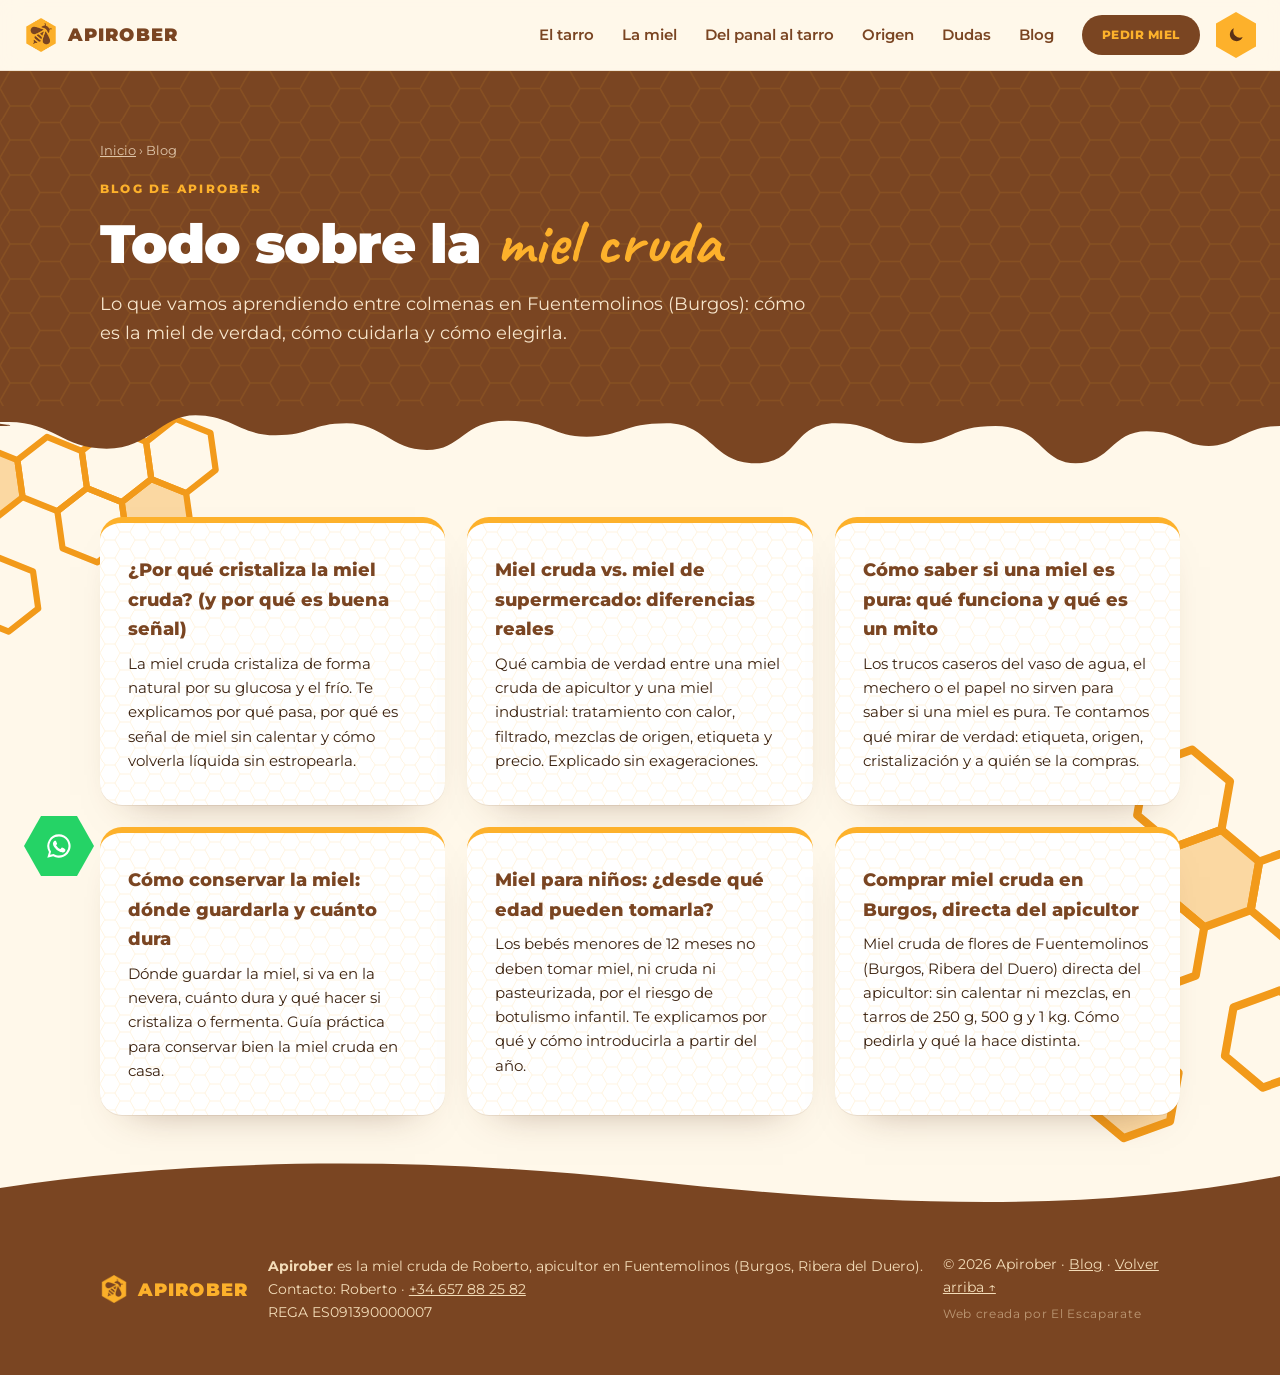
==== commit 1bda9306: "Blog: sin celdas decorativas en la cabecera y fondo de panal visible; panal de Del panal al tarro co" ====
--- a/blog/index.html
+++ b/blog/index.html
@@ -80,7 +80,6 @@
 </header>
 <main id="main">
   <header class="post-hero">
-    <svg class="combs deco b1" aria-hidden="true" viewBox="0 0 260 300"><use href="#comb"/></svg>
     <div class="wrap">
       <nav class="crumbs" aria-label="Migas de pan"><a href="/">Inicio</a> › Blog</nav>
       <p class="eyebrow">Blog de Apirober</p>
--- a/assets/style.css
+++ b/assets/style.css
@@ -1,564 +1,589 @@
-:root{
-  --brown:#7a4522; --brown-d:#5a3117; --amber:#fdb12b; --amber-d:#f29a1a; --cream:#fff8ea; --card:#fff; --head:#7a4522; --accent:#a65400; --nav:rgba(255,248,234,.88);
-  --ink:#3b2210; --radius:22px; --wrap:1120px;
-}
-*{box-sizing:border-box;margin:0;padding:0}
-html{scroll-behavior:smooth;background:var(--brown)}
-body{font-family:Montserrat,system-ui,sans-serif;color:var(--ink);background:var(--cream);line-height:1.6;overflow-x:hidden}
-img,svg{display:block;max-width:100%}
-a{color:inherit}
-.skip{position:absolute;left:-999px}.skip:focus{left:16px;top:16px;z-index:99;background:#fff;padding:8px 14px}
-.wrap{max-width:var(--wrap);margin:0 auto;padding:0 20px}
-
-/* Botones */
-.btn{display:inline-block;background:var(--brown);color:var(--amber);font-weight:800;letter-spacing:.04em;text-transform:uppercase;font-size:.9rem;
-  padding:15px 28px;border-radius:999px;border:0;cursor:pointer;text-decoration:none;transition:transform .2s,box-shadow .2s;font-family:inherit}
-.btn:hover{transform:translateY(-2px);box-shadow:0 10px 24px -10px var(--brown)}
-.btn-ghost{background:transparent;color:var(--brown);box-shadow:inset 0 0 0 3px var(--brown)}
-.btn-sm{padding:10px 20px;font-size:.78rem}
-:focus-visible{outline:3px solid var(--amber-d);outline-offset:3px}
-
-/* Nav */
-.nav{position:sticky;top:0;z-index:50;display:flex;justify-content:space-between;align-items:center;padding:12px 24px;
-  background:var(--nav);backdrop-filter:blur(10px);border-bottom:1px solid rgba(122,69,34,.12)}
-.brand{display:flex;align-items:center;gap:10px;font-weight:900;letter-spacing:.06em;color:var(--head);text-decoration:none;font-size:1.15rem}
-.nav ul{display:flex;gap:28px;list-style:none;align-items:center}
-.nav ul a:not(.btn){text-decoration:none;font-weight:600;color:var(--head);font-size:.95rem}
-.nav ul a:not(.btn):hover{color:var(--accent)}
-.nav-toggle{display:none;background:var(--brown);color:var(--amber);border:0;border-radius:999px;padding:8px 16px;font:700 .85rem Montserrat,sans-serif}
-
-/* Hero */
-.hero{position:relative;z-index:1;overflow-x:clip;background:var(--brown);color:#f8e6cc;padding:90px 0 100px}
-.hero::before{content:"";position:absolute;inset:0 0 -80px;z-index:1;pointer-events:none;-webkit-mask:linear-gradient(#000 0 0) top/100% calc(100% - 79px) no-repeat,url(/assets/drip.svg) bottom/100% 80px no-repeat;mask:linear-gradient(#000 0 0) top/100% calc(100% - 79px) no-repeat,url(/assets/drip.svg) bottom/100% 80px no-repeat;opacity:.08;background:url("data:image/svg+xml,%3Csvg xmlns='http://www.w3.org/2000/svg' width='60' height='34.641' viewBox='0 0 60 34.641'%3E%3Cpath d='M40 17.32 30 34.641H10L0 17.32 10 0h20zM40 17.32h20' fill='none' stroke='%23fdb12b' stroke-width='1.5'/%3E%3C/svg%3E");background-size:60px 34.641px}
-.hero .combs-l{position:absolute;left:-60px;bottom:40px;width:240px;color:var(--amber);opacity:.5}
-.hero-in{position:relative;z-index:2;display:grid;grid-template-columns:1.15fr 1fr;gap:40px;align-items:center}
-.hero h1{font-size:clamp(2.4rem,5vw,4.1rem);font-weight:900;line-height:.98;letter-spacing:-.03em;color:#fff;text-transform:uppercase;margin:6px 0 24px}
-.hero h1 span{color:var(--amber)}
-.hero-lead{font-size:1.2rem;max-width:520px;margin-bottom:30px;font-weight:500}
-.hero-tags{list-style:none;display:flex;flex-wrap:wrap;gap:10px;margin-top:34px}
-.hero-tags li{border:2px solid rgba(253,177,43,.5);color:var(--amber);border-radius:999px;padding:6px 16px;font-weight:700;font-size:.8rem;text-transform:uppercase;letter-spacing:.06em}
-.ctas{display:flex;gap:12px;flex-wrap:wrap}
-.btn-amber{background:var(--amber);color:var(--brown)}
-.btn-ghost-light{background:transparent;color:var(--amber);box-shadow:inset 0 0 0 3px var(--amber)}
-.hero-art{position:relative;height:460px}
-.art-combs{position:absolute;right:-30px;bottom:0;width:260px;color:var(--amber);opacity:.85}
-.trail{position:absolute;left:0;top:0;width:75%}
-.flying-bee{position:absolute;left:4%;top:20px;width:70px;filter:drop-shadow(0 6px 10px rgba(0,0,0,.3));background:var(--amber);border-radius:50%;padding:8px;animation:buzz 3s ease-in-out infinite}
-.drip{position:absolute;left:0;bottom:-79px;width:100%;height:80px}
-.drip path{fill:var(--brown)}
-@keyframes float{50%{translate:0 -14px}}
-@keyframes buzz{25%{translate:4px -6px;rotate:6deg}75%{translate:-4px 4px;rotate:-6deg}}
-@media (max-width:820px){.hero-in{grid-template-columns:1fr}.hero-art{height:300px}.art-combs{width:150px}.hero{padding:60px 0 120px}}
-
-/* Secciones */
-.section{position:relative;padding:110px 0;overflow:hidden}
-.eyebrow{display:inline-block;text-transform:uppercase;letter-spacing:.18em;font-weight:800;font-size:.78rem;color:var(--accent);margin-bottom:10px}
-h2{font-size:clamp(2rem,4.5vw,3.2rem);font-weight:900;line-height:1.05;letter-spacing:-.02em;color:var(--head);margin-bottom:18px;text-wrap:balance}
-.lead{font-size:1.15rem;max-width:640px;margin-bottom:48px}
-.cards{list-style:none;display:grid;grid-template-columns:repeat(auto-fit,minmax(250px,1fr));gap:22px}
-.card{background:var(--card);border-radius:var(--radius);padding:32px 28px;box-shadow:0 1px 0 rgba(122,69,34,.1),0 20px 40px -30px rgba(90,49,23,.5);border-top:6px solid var(--amber)}
-.card h3{font-size:1.3rem;color:var(--head);margin:16px 0 8px;font-weight:800}
-.hex{display:grid;place-items:center;width:58px;height:66px;background:var(--amber);color:var(--brown);font-weight:900;font-size:1.4rem;
-  clip-path:polygon(50% 0,100% 25%,100% 75%,50% 100%,0 75%,0 25%)}
-.note{margin-top:34px;background:var(--amber);color:var(--brown-d);border-radius:var(--radius);padding:22px 28px;font-weight:500}
-
-.dark{background:var(--brown);color:#f8e6cc}
-.dark h2{color:var(--amber)}
-.dark{position:relative;overflow:hidden}
-.dark .combs-r{position:absolute;width:260px;color:var(--amber);right:-40px;top:40px;opacity:.35;pointer-events:none}
-.steps{list-style:none;display:grid;grid-template-columns:repeat(auto-fit,minmax(220px,1fr));gap:34px;margin-top:40px;counter-reset:s}
-.steps li{border-top:3px solid var(--amber);padding-top:20px}
-.steps span{font-size:2.6rem;font-weight:900;color:var(--amber);line-height:1}
-.steps h3{color:#fff;font-size:1.2rem;margin:10px 0 6px}
-
-.split{display:grid;grid-template-columns:1.2fr 1fr;gap:60px;align-items:center}
-.facts{display:grid;grid-template-columns:1fr 1fr;gap:16px}
-.facts div{background:var(--card);border-radius:16px;padding:16px 18px;border-left:5px solid var(--amber)}
-.facts dt{font-size:.75rem;text-transform:uppercase;letter-spacing:.1em;font-weight:700;color:var(--accent)}
-.facts dd{font-weight:800;color:var(--head);overflow-wrap:anywhere}
-.map{position:relative}
-.map svg{width:100%;border-radius:28px;box-shadow:0 30px 60px -30px rgba(90,49,23,.8)}
-.map figcaption{position:absolute;left:24px;bottom:22px;color:var(--amber);font-size:.85rem;letter-spacing:.06em}
-.map figcaption strong{font-size:1.4rem;color:#fff}
-
-.order{background:linear-gradient(var(--cream) 50%,var(--brown) 50%)}
-.order-card{max-width:760px;margin:0 auto;background:var(--amber);border-radius:32px;padding:56px 44px;text-align:center;box-shadow:0 40px 80px -40px rgba(0,0,0,.6)}
-.order-card img{margin:0 auto 12px}
-.order-card p{font-weight:500;max-width:520px;margin:0 auto}
-.order-form{display:grid;grid-template-columns:1fr 1fr;gap:16px;align-items:end;margin:30px 0 12px;text-align:left}
-.order-form label{font-weight:700;font-size:.82rem;color:var(--brown-d);display:grid;gap:6px}
-.order-form input{font:500 1rem Montserrat,sans-serif;padding:13px 16px;border-radius:12px;border:2px solid transparent;background:var(--cream);color:var(--ink)}
-.order-form input:focus{border-color:var(--brown);outline:none}
-.full{grid-column:1/-1}
-.small{font-size:.82rem;opacity:.8}
-
-.foot{background:var(--brown);color:#f3dcb8;padding:20px 0 50px}
-.foot-in{display:grid;grid-template-columns:repeat(3,auto);justify-content:space-between;gap:20px;align-items:center;font-size:.9rem}
-.foot .brand{color:var(--amber)}
-
-/* Animación */
-.js .reveal{opacity:0;translate:0 26px;transition:opacity .8s ease,translate .8s cubic-bezier(.2,.7,.2,1)}
-.js .reveal.in{opacity:1;translate:0 0}
-@media (prefers-reduced-motion:reduce){*{transition:none!important;scroll-behavior:auto!important}.js .reveal{opacity:1;translate:0;scale:1}}
-
-@media (max-width:820px){
-  .dark .combs-r{width:130px;right:-30px;top:20px;opacity:.25}
-  .nav-toggle{display:block}
-  .nav ul{display:none;position:absolute;right:16px;top:60px;flex-direction:column;align-items:stretch;gap:4px;background:var(--cream);padding:14px;border-radius:18px;box-shadow:0 20px 40px -20px rgba(0,0,0,.4)}
-  .nav ul.open{display:flex}
-  .nav ul a:not(.btn){display:block;padding:10px 14px}
-  .split{grid-template-columns:1fr}
-  .foot-in{grid-template-columns:1fr;text-align:center;justify-items:center}
-  .section{padding:80px 0}
-}
-@media (max-width:480px){
-  .order-card{padding:40px 22px}
-  .order-form{grid-template-columns:1fr}
-  .facts{grid-template-columns:1fr}
-}
-.flying-bee{padding:0!important;background:none!important;border-radius:0!important}
-
-/* Mejoras v2 */
-.nw{white-space:nowrap}
-.hex svg{width:28px;height:28px}
-.product{background:var(--card)}
-.jar svg{width:100%;max-width:380px;margin:0 auto;filter:drop-shadow(0 30px 40px rgba(90,49,23,.25))}
-.jar.in svg{animation:float 7s ease-in-out infinite}
-.spec{list-style:none;margin:-20px 0 32px;border-top:2px solid var(--amber)}
-.spec li{display:flex;justify-content:space-between;gap:16px;padding:13px 0;border-bottom:1px solid rgba(122,69,34,.15)}
-.spec span{text-transform:uppercase;font-size:.75rem;letter-spacing:.1em;font-weight:700;color:var(--accent)}
-.spec b{color:var(--head);text-align:right}
-.narrow{max-width:820px}
-.qa{display:grid;gap:12px;margin-top:20px}
-.qa details{background:var(--card);border-radius:18px;padding:0 24px;border-left:5px solid var(--amber);box-shadow:0 16px 30px -26px rgba(90,49,23,.6)}
-.qa summary{cursor:pointer;list-style:none;padding:20px 30px 20px 0;font-weight:800;color:var(--head);position:relative}
-.qa summary::-webkit-details-marker{display:none}
-.qa summary::after{content:"+";position:absolute;right:0;top:50%;translate:0 -50%;font-size:1.6rem;color:var(--accent);transition:rotate .25s}
-.qa details[open] summary::after{rotate:45deg}
-.qa details p{padding:0 0 20px}
-@media (max-width:820px){.spec li{flex-direction:column;gap:2px}.spec b{text-align:left}.jar svg{max-width:260px}}
-
-.sizes{border:0;padding:0;margin:0;min-width:0}
-.sizes-row{display:grid;grid-template-columns:repeat(3,1fr);gap:14px}
-.sizes legend{font-weight:700;font-size:.82rem;color:var(--brown-d);padding:0;margin-bottom:8px}
-.sizes label{text-align:center;justify-items:center;background:rgba(255,255,255,.35);border-radius:14px;padding:10px 10px 12px}
-.sizes input{text-align:center;width:100%;font-weight:800;font-size:1.15rem}
-.order-form .btn{margin-top:6px}
-
-/* ===== v3 ===== */
-/* 5. Gota que se rellena */
-.blob{position:absolute;right:8%;top:10px;width:300px;height:360px;transform:rotate(-10deg);transform-origin:50% 94%;filter:drop-shadow(0 40px 50px rgba(0,0,0,.35));overflow:visible}
-.honey-level{transform:translateY(360px)}
-.hero-art.in .honey-level{animation:fill 3.2s cubic-bezier(.3,.6,.3,1) .3s forwards}
-.honey-wave{animation:wave 3s linear infinite}
-@keyframes fill{to{transform:translateY(22px)}}
-@keyframes wave{to{transform:translateX(150px)}}
-.falling-drop{position:absolute;right:calc(8% + 144px);top:360px;width:12px;height:16px;background:var(--amber);border-radius:50% 50% 50% 50%/60% 60% 40% 40%;opacity:0}
-.hero-art.in .falling-drop{animation:drip 3.5s ease-in 3.6s infinite}
-@keyframes drip{0%{opacity:0;transform:translateY(-14px) scale(.4)}15%{opacity:1;transform:translateY(-6px) scale(1)}35%{transform:translateY(-6px) scaleY(1.25)}70%{opacity:1;transform:translateY(90px)}75%,100%{opacity:0;transform:translateY(96px) scale(1.4,.3)}}
-
-/* 6. Abeja del scroll: colmena arriba, flor abajo */
-.scroll-bee{position:fixed;right:14px;top:78px;bottom:14px;width:64px;z-index:40;pointer-events:none}
-.scroll-bee .hive{position:absolute;left:0;top:0;width:64px;height:64px;filter:drop-shadow(0 4px 6px rgba(0,0,0,.2));transform-origin:50% 100%}
-.scroll-bee.home .hive{animation:hum 1.6s ease-in-out infinite}
-@keyframes hum{50%{transform:scale(1.04,.97)}}
-.scroll-bee .trail{position:absolute;left:0;right:0;top:62px;bottom:52px;width:100%;height:calc(100% - 114px);opacity:.55}
-.scroll-bee .flower{position:absolute;left:0;bottom:0;width:64px;height:80px;transform-origin:50% 100%;transition:transform .5s}
-.scroll-bee.landed .flower{animation:sway 2.4s ease-in-out infinite}
-@keyframes sway{25%{transform:rotate(-4deg)}75%{transform:rotate(4deg)}}
-.scroll-bee .sbee{position:absolute;left:0;top:0;width:40px;height:40px;will-change:transform;transition:opacity .25s;
-  filter:drop-shadow(1.5px 0 0 #fdb12b) drop-shadow(-1.5px 0 0 #fdb12b) drop-shadow(0 1.5px 0 #fdb12b) drop-shadow(0 -1.5px 0 #fdb12b) drop-shadow(0 5px 5px rgba(0,0,0,.25))}
-@media (max-width:1100px){.scroll-bee{display:none}}
-
-/* 7. Barra fija en móvil */
-.mobile-cta{display:none}
-@media (max-width:820px){
-  .mobile-cta{display:flex;position:fixed;left:12px;right:12px;bottom:12px;z-index:60;align-items:center;justify-content:space-between;gap:10px;
-    background:var(--brown);color:#f8e6cc;border-radius:999px;padding:8px 8px 8px 20px;font-weight:700;font-size:.85rem;
-    box-shadow:0 14px 30px -10px rgba(0,0,0,.5);transition:transform .35s,opacity .35s}
-  .mobile-cta.hide{transform:translateY(130%);opacity:0}
-  .foot{padding-bottom:100px}
-}
-
-/* 8. Tarros a escala */
-.sizes-row{align-items:end}
-.size{display:grid;gap:6px;justify-items:center}
-.jar-btn{background:none;border:0;cursor:pointer;padding:4px;border-radius:12px;transition:transform .2s}
-.jar-btn:hover{transform:translateY(-4px) rotate(-3deg)}
-.jar-btn svg{display:block;width:auto;filter:drop-shadow(0 6px 6px rgba(90,49,23,.3))}
-.size.picked{background:rgba(255,255,255,.75)!important;box-shadow:inset 0 0 0 3px var(--brown)}
-.size.bump .jar-btn{animation:bump .35s}
-@keyframes bump{40%{transform:scale(1.15) rotate(4deg)}}
-.stepper{display:flex;align-items:center;gap:4px;width:100%}
-.stepper button{flex:none;width:30px;height:30px;border-radius:50%;border:0;background:var(--brown);color:var(--amber);font:800 1.1rem/1 Montserrat,sans-serif;cursor:pointer}
-.stepper input{min-width:0;padding:8px 2px!important}
-.stepper input::-webkit-inner-spin-button{display:none}
-.stepper input{-moz-appearance:textfield}
-.hint{font-size:.78rem;margin-top:8px;opacity:.75;text-align:center}
-
-/* 9. Bordes entre secciones: ola suave arriba, miel que se derrite abajo (mismo lenguaje que la portada) */
-.hex-edges{overflow:visible;overflow-x:clip;z-index:2}
-.hex-edges::before,.hex-edges::after,.hex-top::before{content:"";position:absolute;left:0;right:0;height:70px;background:var(--brown);pointer-events:none}
-.hex-edges::before,.hex-top::before{top:-69px;-webkit-mask:url("data:image/svg+xml,%3Csvg xmlns='http://www.w3.org/2000/svg' viewBox='0 0 1440 70' preserveAspectRatio='none'%3E%3Cpath d='M0 70V34C220 4 470 2 720 26S1210 62 1440 22V70z'/%3E%3C/svg%3E") 0 0/100% 100% no-repeat;mask:url("data:image/svg+xml,%3Csvg xmlns='http://www.w3.org/2000/svg' viewBox='0 0 1440 70' preserveAspectRatio='none'%3E%3Cpath d='M0 70V34C220 4 470 2 720 26S1210 62 1440 22V70z'/%3E%3C/svg%3E") 0 0/100% 100% no-repeat}
-.hex-edges::after{bottom:-89px;height:90px;-webkit-mask:url("data:image/svg+xml,%3Csvg xmlns='http://www.w3.org/2000/svg' viewBox='0 0 1440 90' preserveAspectRatio='none'%3E%3Cpath d='M0 0h1440v16c-60 0-70 36-120 36s-50-26-110-26-60 32-110 32-50-22-100-22-70 40-130 40-60-36-120-36-50 20-100 20-60-28-120-28-70 42-130 42-60-38-120-38-50 18-100 18S30 16 0 16z'/%3E%3C/svg%3E") 0 0/100% 100% no-repeat;mask:url("data:image/svg+xml,%3Csvg xmlns='http://www.w3.org/2000/svg' viewBox='0 0 1440 90' preserveAspectRatio='none'%3E%3Cpath d='M0 0h1440v16c-60 0-70 36-120 36s-50-26-110-26-60 32-110 32-50-22-100-22-70 40-130 40-60-36-120-36-50 20-100 20-60-28-120-28-70 42-130 42-60-38-120-38-50 18-100 18S30 16 0 16z'/%3E%3C/svg%3E") 0 0/100% 100% no-repeat}
-.hex-top{position:relative;z-index:2}
-.dark .combs-r{z-index:0}
-.order{background:var(--cream)}
-.order .order-card{position:relative;z-index:1}
-
-/* 10. Modo oscuro */
-@media (prefers-color-scheme:dark){
-  :root:not([data-theme="light"]){--cream:#1c120b; --card:#2a1b10; --ink:#f1e2cc; --head:#fdb12b; --accent:#fdb12b; --nav:rgba(28,18,11,.88)}
-  :root:not([data-theme="light"]) .btn:not(.btn-ghost-light){background:var(--amber);color:var(--brown-d)}
-  :root:not([data-theme="light"]) .btn-ghost{color:var(--amber);box-shadow:inset 0 0 0 3px var(--amber)}
-  :root:not([data-theme="light"]) .nav{border-bottom-color:rgba(253,177,43,.15)}
-  :root:not([data-theme="light"]) .nav-toggle{background:var(--amber);color:var(--brown-d)}
-  :root:not([data-theme="light"]) .order-card{color:var(--brown-d)}
-  :root:not([data-theme="light"]) .order-card h2{color:var(--brown)}
-  :root:not([data-theme="light"]) .order-card .btn{background:var(--brown);color:var(--amber)}
-  :root:not([data-theme="light"]) .order-form input{background:#fff8ea}
-  :root:not([data-theme="light"]) .spec li,:root:not([data-theme="light"]) .qa details{border-color:rgba(253,177,43,.18)}
-  :root:not([data-theme="light"]) .jar svg{filter:drop-shadow(0 30px 40px rgba(0,0,0,.5))}
-  :root:not([data-theme="light"]) .drip path{fill:var(--brown)}
-
-}
-:root[data-theme="dark"]{--cream:#1c120b; --card:#2a1b10; --ink:#f1e2cc; --head:#fdb12b; --accent:#fdb12b; --nav:rgba(28,18,11,.88)}
-  :root[data-theme="dark"] .btn:not(.btn-ghost-light){background:var(--amber);color:var(--brown-d)}
-  :root[data-theme="dark"] .btn-ghost{color:var(--amber);box-shadow:inset 0 0 0 3px var(--amber)}
-  :root[data-theme="dark"] .nav{border-bottom-color:rgba(253,177,43,.15)}
-  :root[data-theme="dark"] .nav-toggle{background:var(--amber);color:var(--brown-d)}
-  :root[data-theme="dark"] .order-card{color:var(--brown-d)}
-  :root[data-theme="dark"] .order-card h2{color:var(--brown)}
-  :root[data-theme="dark"] .order-card .btn{background:var(--brown);color:var(--amber)}
-  :root[data-theme="dark"] .order-form input{background:#fff8ea}
-  :root[data-theme="dark"] .spec li,:root[data-theme="dark"] .qa details{border-color:rgba(253,177,43,.18)}
-  :root[data-theme="dark"] .jar svg{filter:drop-shadow(0 30px 40px rgba(0,0,0,.5))}
-  :root[data-theme="dark"] .drip path{fill:var(--brown)}
-:root[data-theme="dark"]{color-scheme:dark}:root[data-theme="light"]{color-scheme:light}
-@media (prefers-reduced-motion:reduce){.honey-level{transform:translateY(22px)!important}.falling-drop,.scroll-bee .sbee,.scroll-bee .trail{display:none}}
-html:not(.js) .honey-level{transform:translateY(22px)}
-.order-form input{color:#3b2210}
-.mobile-cta span{min-width:0;overflow:hidden;text-overflow:ellipsis;white-space:nowrap}.mobile-cta .btn{flex:none}
-
-/* Abeja que sigue el cursor */
-.cursor-bee{position:fixed;left:0;top:0;width:40px;height:40px;z-index:80;pointer-events:none;opacity:0;transition:opacity .3s;will-change:transform;
-  filter:drop-shadow(1.5px 0 0 #fdb12b) drop-shadow(-1.5px 0 0 #fdb12b) drop-shadow(0 1.5px 0 #fdb12b) drop-shadow(0 -1.5px 0 #fdb12b) drop-shadow(0 6px 6px rgba(0,0,0,.25))}
-.cursor-bee.on{opacity:1}
-@media (hover:none),(pointer:coarse),(prefers-reduced-motion:reduce){.cursor-bee{display:none}}
-
-/* Botón de modo claro/oscuro */
-.theme-toggle{width:40px;height:40px;border-radius:50%;border:2px solid var(--head);background:transparent;color:var(--head);cursor:pointer;display:grid;place-items:center;transition:transform .3s}
-.theme-toggle:hover{transform:rotate(-20deg)}
-.theme-toggle svg{width:20px;height:20px;grid-area:1/1}
-.theme-toggle .i-sun{display:none}
-:root[data-theme="dark"] .theme-toggle .i-sun{display:block}
-:root[data-theme="dark"] .theme-toggle .i-moon{display:none}
-@media (prefers-color-scheme:dark){
-  :root:not([data-theme="light"]) .theme-toggle .i-sun{display:block}
-  :root:not([data-theme="light"]) .theme-toggle .i-moon{display:none}
-}
-.nav nav{display:flex;align-items:center;gap:16px}
-@media (max-width:820px){.nav nav{flex-direction:row-reverse;gap:8px}}
-.hero .eyebrow,.dark .eyebrow{color:var(--amber)}
-
-/* Cifras de Origen en panal */
-.stats{--w:min(210px,40vw);--g:8px;list-style:none;display:grid;width:calc(var(--w)*1.5 + var(--g));margin:0 auto}
-.stats li{width:var(--w);aspect-ratio:.866;clip-path:polygon(50% 0,100% 25%,100% 75%,50% 100%,0 75%,0 25%);
-  background:var(--brown);color:#f8e6cc;display:grid;place-content:center;justify-items:center;text-align:center;gap:6px;padding:0 16%;margin-bottom:calc(var(--w)*-.2887 + var(--g)*.866)}
-.stats li:nth-child(even){margin-left:calc(var(--w)*.5 + var(--g))}
-.stats li:nth-child(even){background:var(--amber);color:var(--brown-d)}
-.stats b{font-size:clamp(1.6rem,4.5vw,2.3rem);font-weight:900;line-height:1;color:var(--amber)}
-.stats li:nth-child(even) b{color:var(--brown)}
-.stats span{font-weight:600;font-size:clamp(.72rem,2.4vw,.86rem);line-height:1.3}
-@media (max-width:560px){
-  .sizes-row{gap:8px}
-  .sizes label{padding:8px 4px 10px}
-  .stepper{gap:2px}
-  .stepper button{width:26px;height:26px;font-size:1rem}
-  .stepper input{padding:6px 0!important;font-size:1.05rem;min-width:24px}
-}
-/* WhatsApp: barra en móvil y botón flotante en escritorio */
-.wa-btn{display:inline-flex;align-items:center;gap:6px}.wa-btn svg{width:18px;height:18px}
-.wa-fab{position:fixed;left:24px;bottom:24px;z-index:60;display:flex;align-items:center;gap:0;height:56px;padding:0 14px;border-radius:999px;
-  background:#25d366;color:#fff;text-decoration:none;font-weight:800;font-size:.9rem;box-shadow:0 12px 28px -8px rgba(0,0,0,.45);
-  transition:gap .25s,padding .25s,transform .25s,opacity .3s}
-.wa-fab svg{width:28px;height:28px;flex:none}
-.wa-fab span{max-width:0;overflow:hidden;white-space:nowrap;transition:max-width .3s}
-.wa-fab:hover,.wa-fab:focus-visible{gap:8px;padding:0 20px 0 16px;transform:translateY(-2px)}
-.wa-fab:hover span,.wa-fab:focus-visible span{max-width:120px}
-.wa-fab.hide{opacity:0;pointer-events:none;transform:translateY(20px)}
-
-@media (max-width:820px){.wa-fab{display:none}}
-.size .price{display:block;font-size:.95rem;color:var(--brown-d)}
-.total{text-align:center;font-weight:700;margin-top:12px;color:var(--brown-d)}.total b{font-size:1.25rem}
-/* Resumen del pedido antes de abrir WhatsApp */
-.resumen{margin:auto;border:0;border-radius:var(--radius);padding:28px 26px 24px;width:min(420px,calc(100% - 32px));background:var(--card);color:var(--ink);
-  box-shadow:0 30px 60px -20px rgba(0,0,0,.5);text-align:left}
-.resumen::backdrop{background:rgba(40,20,8,.55);backdrop-filter:blur(3px)}
-.resumen[open]{animation:pop .25s ease-out}
-@keyframes pop{from{opacity:0;transform:translateY(12px) scale(.97)}}
-.resumen h3{color:var(--head);margin:0 0 14px;font-size:1.3rem}
-.resumen ul{list-style:none;padding:0;margin:0 0 6px}
-.resumen li{display:flex;justify-content:space-between;gap:12px;padding:9px 0;border-bottom:1px dashed rgba(122,69,34,.3)}
-.resumen-total{display:flex;justify-content:space-between;font-weight:800;font-size:1.15rem;color:var(--head);margin:10px 0 6px}
-.resumen-btns{display:flex;gap:10px;margin-top:16px}.resumen-btns .btn{flex:1;padding-left:10px;padding-right:10px}
-
-/* ===== v4 ===== */
-.sr{position:absolute;width:1px;height:1px;overflow:hidden;clip:rect(0 0 0 0);white-space:nowrap}
-/* 5. Letra manuscrita en palabras sueltas */
-.hand{font-family:Caveat,cursive;font-weight:700;text-transform:none;letter-spacing:0;font-size:1.18em;line-height:.8}
-.hero h1 .hand{font-size:1.25em;display:inline-block;transform:rotate(-2deg)}
-h2 .hand{color:var(--accent)}
-.dark h2 .hand{color:#fff}
-
-/* 1. Portada: precio a la vista */
-.from{display:inline-block;margin:-10px 0 22px;color:#f8e6cc;font-weight:600}
-.from b{color:var(--amber);font-size:1.3em;font-weight:900}
-@media (max-width:820px){
-  .hero{padding:34px 0 90px}
-  .hero h1{margin:4px 0 14px}
-  .hero-lead{font-size:1.02rem;margin-bottom:18px}
-  .from{margin:-4px 0 16px;font-size:.95rem}
-  .hero-tags{margin-top:22px}
-  .hero-art{height:240px}
-  .blob{width:200px;height:240px;right:6%}
-  .falling-drop{right:calc(6% + 94px);top:236px}
-}
-
-/* 2. El tarro se llena al aparecer */
-.jar-level{transform:translateY(300px);transition:transform 2.6s cubic-bezier(.3,.6,.3,1) .3s}
-.jar.in .jar-level,html:not(.js) .jar-level{transform:none}
-
-/* 3. Etiquetas de los tamaños */
-.size{position:relative}
-.badge{position:absolute;top:-11px;left:50%;translate:-50% 0;white-space:nowrap;background:var(--brown);color:var(--amber);font-size:.62rem;font-weight:800;
-  text-transform:uppercase;letter-spacing:.05em;padding:3px 9px;border-radius:999px;box-shadow:0 4px 10px -4px rgba(0,0,0,.4)}
-.badge-alt{background:#fff;color:var(--brown)}
-.sizes-row{padding-top:10px}
-@media (max-width:400px){.badge{font-size:.55rem;padding:3px 6px}}
-
-/* 7. Comparativa */
-.compare{background:var(--card)}
-.cmp-wrap{overflow-x:auto;margin-top:26px;border-radius:var(--radius);box-shadow:0 20px 40px -30px rgba(90,49,23,.6)}
-.cmp{width:100%;border-collapse:collapse;background:var(--cream);font-size:.95rem}
-.cmp th,.cmp td{padding:15px 18px;text-align:left;vertical-align:top;border-bottom:1px solid rgba(122,69,34,.14)}
-.cmp thead th{background:var(--brown);color:#f8e6cc;font-size:.8rem;text-transform:uppercase;letter-spacing:.08em}
-.cmp thead th:nth-child(2){background:var(--amber);color:var(--brown-d)}
-.cmp tbody th{font-weight:800;color:var(--accent);font-size:.78rem;text-transform:uppercase;letter-spacing:.06em;width:22%}
-.cmp td:nth-child(2){font-weight:700;color:var(--head);background:rgba(253,177,43,.12)}
-.cmp td:nth-child(2)::before{content:"✓ ";color:var(--amber-d);font-weight:900}
-.cmp td:nth-child(3){opacity:.75}
-.cmp tr:last-child>*{border-bottom:0}
-@media (max-width:620px){
-  .cmp thead{display:none}
-  .cmp tr{display:grid;grid-template-columns:1fr 1fr;border-bottom:1px solid rgba(122,69,34,.2)}
-  .cmp tbody th{grid-column:1/-1;padding:12px 14px 4px;border:0;width:auto}
-  .cmp td{padding:6px 14px 14px;border:0;font-size:.88rem}
-  .cmp td:nth-child(3)::before{content:"Industrial: ";font-weight:700}
-}
-
-/* 6. Calendario */
-.calendar{padding-top:150px}
-.foot{padding-top:30px}
-.months{list-style:none;display:grid;grid-template-columns:repeat(12,1fr);gap:6px;margin-top:10px}
-.months li{aspect-ratio:.866;clip-path:polygon(50% 0,100% 25%,100% 75%,50% 100%,0 75%,0 25%);display:grid;place-items:center;font-weight:800;font-size:.8rem;text-transform:uppercase}
-.months li:nth-child(even){translate:0 30%}
-.m-rest{background:#e9dccb;color:#7a6650}.m-wake{background:#ffd98a;color:var(--brown-d)}.m-flor{background:var(--amber);color:var(--brown-d)}
-.m-cos{background:var(--brown);color:var(--amber)}.m-new{background:var(--amber-d);color:#fff}.m-prep{background:#c9a77f;color:#3b2210}
-.legend{list-style:none;display:flex;flex-wrap:wrap;gap:10px 22px;margin-top:46px;font-size:.88rem;font-weight:600}
-.legend li{display:flex;align-items:center;gap:8px;background:none!important;color:inherit!important}
-.legend li::before{content:"";width:16px;height:18px;flex:none;clip-path:polygon(50% 0,100% 25%,100% 75%,50% 100%,0 75%,0 25%)}
-.legend .m-rest::before{background:#e9dccb}.legend .m-wake::before{background:#ffd98a}.legend .m-flor::before{background:var(--amber)}
-.legend .m-cos::before{background:var(--brown)}.legend .m-new::before{background:var(--amber-d)}.legend .m-prep::before{background:#c9a77f}
-@media (max-width:700px){.months{grid-template-columns:repeat(6,1fr);row-gap:22px}.months li{font-size:.72rem}}
-:root[data-theme="dark"] .legend .m-cos::before{box-shadow:inset 0 0 0 2px var(--amber)}
-:root[data-theme="dark"] .m-cos{outline:0;background:#4a2a13}
-@media (prefers-color-scheme:dark){:root:not([data-theme="light"]) .m-cos{background:#4a2a13}}
-
-/* 8. Mapa */
-.mini-map{position:relative;margin-top:22px;background:var(--card);border-radius:20px;padding:14px;max-width:420px;box-shadow:0 20px 40px -30px rgba(90,49,23,.6)}
-.mini-map svg{width:100%;height:auto;display:block;border-radius:10px;cursor:grab;touch-action:pan-y;user-select:none}
-.mini-map.zoomed svg{touch-action:none}
-.mini-map svg.drag{cursor:grabbing}
-.mini-map path{vector-effect:non-scaling-stroke}
-.mini-map .nb{fill:rgba(122,69,34,.07);stroke:rgba(122,69,34,.25);stroke-width:.8}
-.mini-map .land{fill:rgba(253,177,43,.22);stroke:var(--amber-d);stroke-width:1.2;stroke-linejoin:round}
-.mini-map .city{fill:var(--brown)}
-.mini-map text{font:600 13px Montserrat,sans-serif;fill:var(--ink)}
-.mini-map .here{fill:var(--amber-d);stroke:#fff;stroke-width:2.5}
-.mini-map .here-t{font-weight:800;font-size:15px;fill:var(--head)}
-.mini-map .pulse{fill:var(--amber);transform-box:fill-box;transform-origin:center;animation:pulse 2s ease-out infinite}
-@keyframes pulse{from{transform:scale(.6);opacity:.8}to{transform:scale(2.4);opacity:0}}
-@media (prefers-color-scheme:dark){:root:not([data-theme="light"]) .mini-map .city{fill:var(--amber)}}
-:root[data-theme="dark"] .mini-map .city{fill:var(--amber)}
-
-/* 9. Gracias */
-.thanks{position:fixed;left:50%;bottom:24px;z-index:90;translate:-50% 0;display:flex;align-items:center;gap:12px;width:max-content;max-width:calc(100% - 32px);
-  background:var(--brown);color:#f8e6cc;border-radius:999px;padding:10px 22px 10px 12px;box-shadow:inset 0 0 0 2px var(--amber),0 18px 40px -12px rgba(0,0,0,.55);
-  transition:opacity .4s,transform .4s;animation:toast .45s cubic-bezier(.2,.9,.3,1.3)}
-@keyframes toast{from{opacity:0;transform:translateY(30px)}}
-.thanks.out{opacity:0;transform:translateY(30px)}
-.thanks[hidden]{display:none}
-.thanks img{flex:none;background:var(--amber);border-radius:50%;padding:4px;animation:buzz 2s ease-in-out infinite}
-.thanks p{font-weight:500;font-size:.92rem;line-height:1.35}
-.thanks b{color:var(--amber)}
-
-/* Intro de la portada: el apicultor saca un cuadro, cae una gota, zoom y se queda la gota grande */
-.intro-scene{display:none;position:absolute;right:8%;top:10px;width:300px;height:360px;overflow:visible;pointer-events:none}
-.hero-art.intro .intro-scene{display:block}
-.hero-art.intro :is(.art-combs,.trail,.flying-bee){opacity:0;transition:none}
-.hero-art.intro .falling-drop{display:none}
-.hero-art.intro .honey-level,.hero-art.intro-done .honey-level{animation:none!important;transform:translateY(22px)}
-.hero-art.intro .honey-wave{animation:none}
-.hero-art.intro .frame{animation:pull 3s cubic-bezier(.5,0,.3,1) .4s both}
-@keyframes pull{from{transform:translateY(0)}to{transform:translateY(-190px)}}
-.hero-art.intro .frame-drip{transform-box:fill-box;transform-origin:50% 0;animation:sag 1.1s ease-in 3.4s both}
-@keyframes sag{0%{transform:scale(0)}90%{transform:scale(1.2,1.5);opacity:1}100%{transform:scale(1.2,1.5);opacity:0}}
-/* Caída y zoom: la gota se suelta y baja (0–24%); después zoom uniforme centrado en la gota (gota y escena crecen igual) y solo queda la gota */
-.intro-scene{transform-origin:50% 94%}
-.hero-art.intro .intro-scene{animation:camzoom 2.9s linear 4.5s both,scenefade 2.9s linear 4.5s both}
-@keyframes camzoom{
-  0%,24%{transform:translateY(-28%) scale(1) translateY(28%);animation-timing-function:cubic-bezier(.6,0,.4,1)}
-  100%{transform:translateY(0) scale(16.667) translateY(0)}}
-@keyframes scenefade{0%,55%{opacity:1}85%,100%{opacity:0}}
-.hero-art.intro .blob{animation:dropfall 2.9s linear 4.5s both}
-@keyframes dropfall{
-  0%{opacity:0;transform:translateY(-44%) scale(.06) rotate(0deg)}
-  1%{opacity:1;transform:translateY(-44%) scale(.06) rotate(0deg);animation-timing-function:cubic-bezier(.5,0,1,1)}
-  24%{transform:translateY(-28%) scale(.06) rotate(0deg);animation-timing-function:cubic-bezier(.6,0,.4,1)}
-  100%{opacity:1;transform:translateY(0) scale(1) rotate(-10deg)}}
-.hero-art.intro-done :is(.art-combs,.trail,.flying-bee){animation:appear .6s ease-out both}
-@keyframes appear{from{opacity:0}}
-@media (max-width:820px){.intro-scene{width:200px;height:240px;right:6%}}
-@media (prefers-reduced-motion:reduce){.intro-scene{display:none!important}}
-/* Móvil: gota e intro centradas y más grandes */
-@media (max-width:820px){
-  .hero-art{height:310px}
-  .blob,.intro-scene{width:240px;height:288px;right:auto;left:50%;margin-left:-120px;top:8px}
-  .falling-drop{right:auto;left:50%;margin-left:-6px;top:290px}
-  .art-combs{right:-20px;width:130px}
-}
-/* Brazos del apicultor: se doblan siguiendo al cuadro (mismo tiempo y curva que el cuadro) */
-.hero-art.intro :is(.up,.fo){transform-box:view-box}
-.hero-art.intro .upL{animation:upL 3s linear .4s both}@keyframes upL{0%{transform:rotate(31.2deg) scaleY(1.043)}5%{transform:rotate(31.5deg) scaleY(1.043)}10%{transform:rotate(32.3deg) scaleY(1.042)}15%{transform:rotate(33.9deg) scaleY(1.040)}20%{transform:rotate(36.5deg) scaleY(1.040)}25%{transform:rotate(40.4deg) scaleY(1.042)}30%{transform:rotate(45.7deg) scaleY(1.051)}35%{transform:rotate(52.1deg) scaleY(1.067)}40%{transform:rotate(58.8deg) scaleY(1.083)}45%{transform:rotate(64.6deg) scaleY(1.089)}50%{transform:rotate(69.1deg) scaleY(1.082)}55%{transform:rotate(72.5deg) scaleY(1.068)}60%{transform:rotate(75.2deg) scaleY(1.054)}65%{transform:rotate(77.2deg) scaleY(1.041)}70%{transform:rotate(78.8deg) scaleY(1.031)}75%{transform:rotate(80.0deg) scaleY(1.023)}80%{transform:rotate(80.9deg) scaleY(1.017)}85%{transform:rotate(81.6deg) scaleY(1.013)}90%{transform:rotate(82.0deg) scaleY(1.011)}95%{transform:rotate(82.2deg) scaleY(1.010)}100%{transform:rotate(82.3deg) scaleY(1.009)}}
-.hero-art.intro .foL{animation:foL 3s linear .4s both}@keyframes foL{0%{transform:translate(-40.0px,-8.0px) rotate(-3.3deg) scaleY(0.974)}5%{transform:translate(-40.3px,-8.2px) rotate(-3.5deg) scaleY(0.967)}10%{transform:translate(-41.2px,-8.9px) rotate(-4.4deg) scaleY(0.946)}15%{transform:translate(-43.0px,-10.1px) rotate(-6.1deg) scaleY(0.906)}20%{transform:translate(-45.8px,-12.2px) rotate(-9.3deg) scaleY(0.844)}25%{transform:translate(-50.0px,-15.3px) rotate(-14.9deg) scaleY(0.756)}30%{transform:translate(-55.6px,-19.7px) rotate(-25.0deg) scaleY(0.645)}35%{transform:translate(-62.3px,-25.5px) rotate(-43.1deg) scaleY(0.534)}40%{transform:translate(-68.6px,-32.5px) rotate(-70.6deg) scaleY(0.480)}45%{transform:translate(-72.8px,-39.4px) rotate(-98.0deg) scaleY(0.516)}50%{transform:translate(-74.8px,-45.4px) rotate(-116.8deg) scaleY(0.604)}55%{transform:translate(-75.4px,-50.3px) rotate(-128.4deg) scaleY(0.698)}60%{transform:translate(-75.4px,-54.1px) rotate(-135.6deg) scaleY(0.782)}65%{transform:translate(-75.1px,-57.0px) rotate(-140.4deg) scaleY(0.851)}70%{transform:translate(-74.8px,-59.2px) rotate(-143.5deg) scaleY(0.907)}75%{transform:translate(-74.5px,-60.9px) rotate(-145.7deg) scaleY(0.950)}80%{transform:translate(-74.3px,-62.1px) rotate(-147.2deg) scaleY(0.983)}85%{transform:translate(-74.2px,-63.0px) rotate(-148.2deg) scaleY(1.007)}90%{transform:translate(-74.1px,-63.6px) rotate(-148.9deg) scaleY(1.022)}95%{transform:translate(-74.0px,-63.9px) rotate(-149.2deg) scaleY(1.031)}100%{transform:translate(-74.0px,-64.0px) rotate(-149.3deg) scaleY(1.034)}}
-.hero-art.intro .upR{animation:upR 3s linear .4s both}@keyframes upR{0%{transform:rotate(-31.2deg) scaleY(1.043)}5%{transform:rotate(-31.5deg) scaleY(1.043)}10%{transform:rotate(-32.3deg) scaleY(1.042)}15%{transform:rotate(-33.9deg) scaleY(1.040)}20%{transform:rotate(-36.5deg) scaleY(1.040)}25%{transform:rotate(-40.4deg) scaleY(1.042)}30%{transform:rotate(-45.7deg) scaleY(1.051)}35%{transform:rotate(-52.1deg) scaleY(1.067)}40%{transform:rotate(-58.8deg) scaleY(1.083)}45%{transform:rotate(-64.6deg) scaleY(1.089)}50%{transform:rotate(-69.1deg) scaleY(1.082)}55%{transform:rotate(-72.5deg) scaleY(1.068)}60%{transform:rotate(-75.2deg) scaleY(1.054)}65%{transform:rotate(-77.2deg) scaleY(1.041)}70%{transform:rotate(-78.8deg) scaleY(1.031)}75%{transform:rotate(-80.0deg) scaleY(1.023)}80%{transform:rotate(-80.9deg) scaleY(1.017)}85%{transform:rotate(-81.6deg) scaleY(1.013)}90%{transform:rotate(-82.0deg) scaleY(1.011)}95%{transform:rotate(-82.2deg) scaleY(1.010)}100%{transform:rotate(-82.3deg) scaleY(1.009)}}
-.hero-art.intro .foR{animation:foR 3s linear .4s both}@keyframes foR{0%{transform:translate(40.0px,-8.0px) rotate(3.3deg) scaleY(0.974)}5%{transform:translate(40.3px,-8.2px) rotate(3.5deg) scaleY(0.967)}10%{transform:translate(41.2px,-8.9px) rotate(4.4deg) scaleY(0.946)}15%{transform:translate(43.0px,-10.1px) rotate(6.1deg) scaleY(0.906)}20%{transform:translate(45.8px,-12.2px) rotate(9.3deg) scaleY(0.844)}25%{transform:translate(50.0px,-15.3px) rotate(14.9deg) scaleY(0.756)}30%{transform:translate(55.6px,-19.7px) rotate(25.0deg) scaleY(0.645)}35%{transform:translate(62.3px,-25.5px) rotate(43.1deg) scaleY(0.534)}40%{transform:translate(68.6px,-32.5px) rotate(70.6deg) scaleY(0.480)}45%{transform:translate(72.8px,-39.4px) rotate(98.0deg) scaleY(0.516)}50%{transform:translate(74.8px,-45.4px) rotate(116.8deg) scaleY(0.604)}55%{transform:translate(75.4px,-50.3px) rotate(128.4deg) scaleY(0.698)}60%{transform:translate(75.4px,-54.1px) rotate(135.6deg) scaleY(0.782)}65%{transform:translate(75.1px,-57.0px) rotate(140.4deg) scaleY(0.851)}70%{transform:translate(74.8px,-59.2px) rotate(143.5deg) scaleY(0.907)}75%{transform:translate(74.5px,-60.9px) rotate(145.7deg) scaleY(0.950)}80%{transform:translate(74.3px,-62.1px) rotate(147.2deg) scaleY(0.983)}85%{transform:translate(74.2px,-63.0px) rotate(148.2deg) scaleY(1.007)}90%{transform:translate(74.1px,-63.6px) rotate(148.9deg) scaleY(1.022)}95%{transform:translate(74.0px,-63.9px) rotate(149.2deg) scaleY(1.031)}100%{transform:translate(74.0px,-64.0px) rotate(149.3deg) scaleY(1.034)}}
-.hero-art.intro-wait,.hero-art.intro-wait *{animation-play-state:paused!important}
-/* Botón para repetir la intro de la portada */
-.hero-art .replay{position:absolute;right:0;bottom:-34px;z-index:5;display:grid;place-items:center;width:44px;height:44px;border:0;border-radius:50%;background:var(--amber);color:var(--brown);cursor:pointer;box-shadow:0 8px 20px -8px rgba(0,0,0,.5);opacity:0;pointer-events:none;transition:opacity .4s,transform .2s}
-.hero-art.intro-done .replay,.hero-art:not(.intro) .replay{opacity:1;pointer-events:auto}
-.hero-art.intro .replay{opacity:0;pointer-events:none}
-.hero-art .replay:hover{transform:rotate(-40deg)}
-@media (max-width:820px){.hero-art .replay{bottom:-96px;right:auto;left:calc(50% + 84px)}}
-/* Intro en vídeo: caja 16:9 con difuminado hexagonal; al acabar, el vídeo se funde y queda la gota PNG HD en el mismo sitio */
-.hero-copy{position:relative;z-index:1}
-.vbox{position:absolute;left:50%;top:50%;width:190%;aspect-ratio:16/9;translate:-50% -50%;pointer-events:none}
-.intro-vid{position:absolute;left:0;top:0;width:100%;height:100%;object-fit:cover;transition:opacity .8s ease;
-  --hex:url("data:image/svg+xml,%3Csvg xmlns='http://www.w3.org/2000/svg' viewBox='0 0 120 120'%3E%3Cfilter id='b' x='-20%25' y='-20%25' width='140%25' height='140%25'%3E%3CfeGaussianBlur stdDeviation='5'/%3E%3C/filter%3E%3Cpolygon filter='url(%23b)' points='60,7 105.9,33.5 105.9,86.5 60,113 14.1,86.5 14.1,33.5'/%3E%3C/svg%3E");
-  -webkit-mask:var(--hex) center/contain no-repeat;mask:var(--hex) center/contain no-repeat}
-.gota-hd{position:absolute;left:37.6%;top:0;width:24.8%;height:auto;opacity:0;transition:opacity .8s ease;
-  -webkit-mask:linear-gradient(transparent,#000 22%);mask:linear-gradient(transparent,#000 22%)}
-.hero-art.intro-done .intro-vid{opacity:0}
-.hero-art.intro-done .gota-hd{opacity:1;animation:float 6s ease-in-out 1s infinite}
-.hero-art :is(.art-combs,.trail,.flying-bee){z-index:1}
-.hero-art:not(.intro-done) :is(.art-combs,.trail,.flying-bee){opacity:0}
-.hero-art.intro-done :is(.art-combs,.trail,.flying-bee){animation:appear .6s ease-out .6s both}
-/* Botones hexagonales (repetir y WhatsApp) */
-.hero-art .replay{width:48px;height:54px;border-radius:0;box-shadow:none;clip-path:polygon(50% 0,100% 25%,100% 75%,50% 100%,0 75%,0 25%)}
-.hero-art .replay:hover{transform:scale(1.08)}
-/* WhatsApp: hexágono con puntas a los lados que se alarga al pasar el ratón */
-.wa-fab{height:60px;min-width:70px;padding:0 21px!important;justify-content:center;border-radius:0!important;box-shadow:none!important;filter:drop-shadow(0 10px 14px rgba(0,0,0,.3));
-  clip-path:polygon(17px 0,calc(100% - 17px) 0,100% 50%,calc(100% - 17px) 100%,17px 100%,0 50%);transition:padding .3s,gap .3s,transform .2s,opacity .3s}
-.wa-fab:hover,.wa-fab:focus-visible{padding:0 26px 0 24px!important}
-/* Hexágonos: botones de icono en hexágono; los de texto mantienen la píldora y sacan puntas de panal al pasar el ratón */
-.theme-toggle,.stepper button{border:0!important;border-radius:0!important;clip-path:polygon(50% 0,100% 25%,100% 75%,50% 100%,0 75%,0 25%)}
-.theme-toggle{width:40px;height:46px;background:var(--amber)!important;color:var(--brown-d)!important;transition:transform .2s}
-.theme-toggle:hover{transform:scale(1.08)}
-.stepper button{width:34px;height:38px}
-@media (max-width:820px){.stepper button{width:34px;height:38px}}
-.btn:not(.btn-ghost):not(.btn-ghost-light){clip-path:polygon(0 0,100% 0,100% 50%,100% 100%,0 100%,0 50%);transition:transform .2s,clip-path .3s,border-radius .3s}
-.btn:not(.btn-ghost):not(.btn-ghost-light):hover,.btn:not(.btn-ghost):not(.btn-ghost-light):focus-visible{border-radius:6px;box-shadow:none;clip-path:polygon(16px 0,calc(100% - 16px) 0,100% 50%,calc(100% - 16px) 100%,16px 100%,0 50%)}
-.theme-toggle.spin{animation:hexspin .6s cubic-bezier(.4,0,.2,1)}
-@keyframes hexspin{from{rotate:0deg}to{rotate:360deg}}
-/* Los botones de borde conservan el borde al pasar el ratón */
-.btn-ghost:hover,.btn-ghost:focus-visible{box-shadow:inset 0 0 0 3px var(--brown)}
-.btn-ghost-light:hover,.btn-ghost-light:focus-visible{box-shadow:inset 0 0 0 3px var(--amber)}
-/* Crédito del autor de la web, discreto */
-.foot .credit{display:inline-block;margin-top:6px;font-size:.72rem;letter-spacing:.06em;opacity:.55;text-decoration:none;transition:opacity .2s}
-.foot .credit:hover,.foot .credit:focus-visible{opacity:1;text-decoration:underline}
-/* Pie: la frase de marca en una sola línea cuando cabe */
-@media (min-width:1000px){.foot-in>p:nth-child(2){white-space:nowrap}}
-/* Mapa de origen: provincia de Burgos */
-.mini-map .prov{fill:rgba(253,177,43,.55);stroke:var(--head);stroke-width:1.4;stroke-linejoin:round}
-/* Mapa con zoom: la Ribera del Duero aparece al acercarse */
-.mini-map .ribera{fill:rgba(166,84,0,.18);stroke:var(--accent);stroke-width:1.6;stroke-dasharray:5 3;opacity:0;transition:opacity .4s}
-.mini-map .rib-label{opacity:0;transition:opacity .4s}
-.mini-map .rib-label text{font-size:12px;font-weight:800;fill:var(--accent);letter-spacing:.04em}
-.mini-map.deep .ribera,.mini-map.deep .rib-label{opacity:1}
-.map-ctrl{position:absolute;right:22px;top:22px;display:grid;gap:6px}
-.map-ctrl button{width:32px;height:36px;border:0;background:var(--brown);color:var(--amber);font:800 1.1rem/1 Montserrat,sans-serif;cursor:pointer;clip-path:polygon(50% 0,100% 25%,100% 75%,50% 100%,0 75%,0 25%);transition:transform .2s}
-.map-ctrl button:hover{transform:scale(1.1)}
-.map-ctrl button:focus-visible{outline:none;background:var(--amber);color:var(--brown)}
-.mini-map:not(.zoomed) [data-z="out"],.mini-map:not(.zoomed) [data-z="reset"]{opacity:.35;pointer-events:none}
-/* Scroll suave (Lenis) */
-html.lenis,html.lenis body{height:auto}
-html.lenis,.lenis.lenis-smooth{scroll-behavior:auto!important}
-.lenis.lenis-stopped{overflow:hidden}
-/* Celdas de panal de la portada también de fondo en las cuatro últimas secciones (color según el tema) */
-:is(#calendario,#origen,#dudas,#pedidos){position:relative;isolation:isolate}
-:is(#calendario,#origen,#dudas,#pedidos)::before{content:"";position:absolute;inset:0;z-index:-1;pointer-events:none;opacity:.1;background:var(--head);
-  --hexcell:url("data:image/svg+xml,%3Csvg xmlns='http://www.w3.org/2000/svg' width='60' height='34.641' viewBox='0 0 60 34.641'%3E%3Cpath d='M40 17.32 30 34.641H10L0 17.32 10 0h20zM40 17.32h20' fill='none' stroke='%23000' stroke-width='1.5'/%3E%3C/svg%3E");
-  -webkit-mask:var(--hexcell) 0 var(--hy,0)/60px 34.641px;mask:var(--hexcell) 0 var(--hy,0)/60px 34.641px}
-/* La abeja del lateral se puede agarrar para mover la página */
-.scroll-bee .sbee{pointer-events:auto;cursor:grab;touch-action:none}
-.scroll-bee.grab .sbee{cursor:grabbing;filter:drop-shadow(1.5px 0 0 #fdb12b) drop-shadow(-1.5px 0 0 #fdb12b) drop-shadow(0 1.5px 0 #fdb12b) drop-shadow(0 -1.5px 0 #fdb12b) drop-shadow(0 8px 8px rgba(0,0,0,.4))}
-/* Sin barra de desplazamiento del navegador donde la abeja del lateral hace de barra (pantallas anchas con ratón) */
-@media (min-width:1101px) and (hover:hover) and (pointer:fine){
-  html{scrollbar-width:none}
-  html::-webkit-scrollbar{display:none}
-}
-/* Sin divisiones rectas: la sección «La miel» recibe ondas del color de sus vecinas (arriba El tarro, abajo la comparativa) */
-#miel::before,#miel::after{content:"";position:absolute;left:0;right:0;height:60px;background:var(--card);pointer-events:none}
-#miel::before{top:-1px;
-  -webkit-mask:url("data:image/svg+xml,%3Csvg xmlns='http://www.w3.org/2000/svg' viewBox='0 0 1440 60' preserveAspectRatio='none'%3E%3Cpath d='M0 0h1440v22c-120 26-260 34-420 14S760 2 600 22 300 60 160 46 40 20 0 26z'/%3E%3C/svg%3E") 0 0/100% 100% no-repeat;
-  mask:url("data:image/svg+xml,%3Csvg xmlns='http://www.w3.org/2000/svg' viewBox='0 0 1440 60' preserveAspectRatio='none'%3E%3Cpath d='M0 0h1440v22c-120 26-260 34-420 14S760 2 600 22 300 60 160 46 40 20 0 26z'/%3E%3C/svg%3E") 0 0/100% 100% no-repeat}
-#miel::after{bottom:-1px;
-  -webkit-mask:url("data:image/svg+xml,%3Csvg xmlns='http://www.w3.org/2000/svg' viewBox='0 0 1440 60' preserveAspectRatio='none'%3E%3Cpath d='M0 60h1440V30c-80-14-200-26-340-8S840 58 680 40 420 4 260 18 60 46 0 34z'/%3E%3C/svg%3E") 0 0/100% 100% no-repeat;
-  mask:url("data:image/svg+xml,%3Csvg xmlns='http://www.w3.org/2000/svg' viewBox='0 0 1440 60' preserveAspectRatio='none'%3E%3Cpath d='M0 60h1440V30c-80-14-200-26-340-8S840 58 680 40 420 4 260 18 60 46 0 34z'/%3E%3C/svg%3E") 0 0/100% 100% no-repeat}
-/* Blog: la cabecera marrón acaba en goteo de miel, como la portada */
-.post-hero{position:relative;z-index:2}
-.post-hero::after{content:"";position:absolute;left:0;right:0;bottom:-59px;height:60px;background:var(--brown);pointer-events:none;
-  -webkit-mask:url(/assets/drip.svg) 0 0/100% 100% no-repeat;mask:url(/assets/drip.svg) 0 0/100% 100% no-repeat}
-.post-hero+.post{padding-top:110px}
-/* Celdas de panal decorativas repartidas por la web */
-:is(#tarro,#miel,#comparativa){isolation:isolate}
-.combs.deco{position:absolute;z-index:-1;color:var(--amber);opacity:.8;pointer-events:none;height:auto;overflow:visible}
-.deco.d1{right:-50px;top:70px;width:250px;rotate:14deg}
-.deco.d2{left:-70px;bottom:50px;width:260px;rotate:-12deg;animation-delay:-2s}
-.deco.d3{right:-40px;bottom:30px;width:220px;rotate:8deg;animation-delay:-4s}
-.deco.d4{right:-50px;top:40px;width:180px;rotate:-20deg}
-.deco.d5{right:-60px;bottom:60px;width:230px;rotate:22deg;opacity:.65;animation-delay:-6s}
-.deco.d6{left:-40px;top:45%;width:240px;rotate:6deg;animation-delay:-3s}
-.deco.d7{right:-50px;bottom:40px;width:260px;rotate:-8deg;animation-delay:-5s}
-.deco.d8{left:-45px;top:80px;width:170px;rotate:28deg;opacity:.65;animation-delay:-7s}
-@keyframes decofloat{50%{translate:0 -12px}}
-@media (max-width:820px){.combs.deco{width:130px!important;opacity:.55}}
-:root[data-theme="dark"] .combs.deco{opacity:.4}
-@media (prefers-color-scheme:dark){:root:not([data-theme="light"]) .combs.deco{opacity:.4}}
-@media (prefers-reduced-motion:reduce){.combs.deco{animation:none}}
-/* Blog: tarjetas de artículos con fondo de celdas de panal */
-.posts .card{position:relative;isolation:isolate;overflow:hidden}
-.posts .card::before{content:"";position:absolute;inset:0;z-index:-1;pointer-events:none;background:var(--amber);opacity:.4;
-  --hexcell:url("data:image/svg+xml,%3Csvg xmlns='http://www.w3.org/2000/svg' width='60' height='34.641' viewBox='0 0 60 34.641'%3E%3Cpath d='M40 17.32 30 34.641H10L0 17.32 10 0h20zM40 17.32h20' fill='none' stroke='%23000' stroke-width='1.5'/%3E%3C/svg%3E");
-  -webkit-mask:var(--hexcell) 0 0/30px 17.32px;mask:var(--hexcell) 0 0/30px 17.32px;transition:opacity .3s}
-.posts a:hover .card::before{opacity:.65}
-/* Blog: celdas decorativas */
-.post-hero,.post{position:relative;isolation:isolate;overflow-x:clip}
-.post-hero .deco{opacity:.5}
-.deco.b1{right:-40px;bottom:30px;width:230px;rotate:12deg}
-.deco.b2{left:-10px;top:22%;width:170px;rotate:-14deg}
-.deco.b3{right:-50px;top:62%;width:210px;rotate:18deg}
-.deco.b4{left:-50px;top:40px;width:240px;rotate:-8deg}
-.deco.b5{right:-50px;bottom:40px;width:190px;rotate:10deg}
-.nav a[aria-current="page"]{text-decoration:underline;text-underline-offset:6px;text-decoration-thickness:2px}
+:root{
+  --brown:#7a4522; --brown-d:#5a3117; --amber:#fdb12b; --amber-d:#f29a1a; --cream:#fff8ea; --card:#fff; --head:#7a4522; --accent:#a65400; --nav:rgba(255,248,234,.88);
+  --ink:#3b2210; --radius:22px; --wrap:1120px;
+}
+*{box-sizing:border-box;margin:0;padding:0}
+html{scroll-behavior:smooth;background:var(--brown)}
+body{font-family:Montserrat,system-ui,sans-serif;color:var(--ink);background:var(--cream);line-height:1.6;overflow-x:hidden}
+img,svg{display:block;max-width:100%}
+a{color:inherit}
+.skip{position:absolute;left:-999px}.skip:focus{left:16px;top:16px;z-index:99;background:#fff;padding:8px 14px}
+.wrap{max-width:var(--wrap);margin:0 auto;padding:0 20px}
+
+/* Botones */
+.btn{display:inline-block;background:var(--brown);color:var(--amber);font-weight:800;letter-spacing:.04em;text-transform:uppercase;font-size:.9rem;
+  padding:15px 28px;border-radius:999px;border:0;cursor:pointer;text-decoration:none;transition:transform .2s,box-shadow .2s;font-family:inherit}
+.btn:hover{transform:translateY(-2px);box-shadow:0 10px 24px -10px var(--brown)}
+.btn-ghost{background:transparent;color:var(--brown);box-shadow:inset 0 0 0 3px var(--brown)}
+.btn-sm{padding:10px 20px;font-size:.78rem}
+:focus-visible{outline:3px solid var(--amber-d);outline-offset:3px}
+
+/* Nav */
+.nav{position:sticky;top:0;z-index:50;display:flex;justify-content:space-between;align-items:center;padding:12px 24px;
+  background:var(--nav);backdrop-filter:blur(10px);border-bottom:1px solid rgba(122,69,34,.12)}
+.brand{display:flex;align-items:center;gap:10px;font-weight:900;letter-spacing:.06em;color:var(--head);text-decoration:none;font-size:1.15rem}
+.nav ul{display:flex;gap:28px;list-style:none;align-items:center}
+.nav ul a:not(.btn){text-decoration:none;font-weight:600;color:var(--head);font-size:.95rem}
+.nav ul a:not(.btn):hover{color:var(--accent)}
+.nav-toggle{display:none;background:var(--brown);color:var(--amber);border:0;border-radius:999px;padding:8px 16px;font:700 .85rem Montserrat,sans-serif}
+
+/* Hero */
+.hero{position:relative;z-index:1;overflow-x:clip;background:var(--brown);color:#f8e6cc;padding:90px 0 100px}
+.hero::before{content:"";position:absolute;inset:0 0 -80px;z-index:1;pointer-events:none;-webkit-mask:linear-gradient(#000 0 0) top/100% calc(100% - 79px) no-repeat,url(/assets/drip.svg) bottom/100% 80px no-repeat;mask:linear-gradient(#000 0 0) top/100% calc(100% - 79px) no-repeat,url(/assets/drip.svg) bottom/100% 80px no-repeat;opacity:.08;background:url("data:image/svg+xml,%3Csvg xmlns='http://www.w3.org/2000/svg' width='60' height='34.641' viewBox='0 0 60 34.641'%3E%3Cpath d='M40 17.32 30 34.641H10L0 17.32 10 0h20zM40 17.32h20' fill='none' stroke='%23fdb12b' stroke-width='1.5'/%3E%3C/svg%3E");background-size:60px 34.641px}
+.hero .combs-l{position:absolute;left:-60px;bottom:40px;width:240px;color:var(--amber);opacity:.5}
+.hero-in{position:relative;z-index:2;display:grid;grid-template-columns:1.15fr 1fr;gap:40px;align-items:center}
+.hero h1{font-size:clamp(2.4rem,5vw,4.1rem);font-weight:900;line-height:.98;letter-spacing:-.03em;color:#fff;text-transform:uppercase;margin:6px 0 24px}
+.hero h1 span{color:var(--amber)}
+.hero-lead{font-size:1.2rem;max-width:520px;margin-bottom:30px;font-weight:500}
+.hero-tags{list-style:none;display:flex;flex-wrap:wrap;gap:10px;margin-top:34px}
+.hero-tags li{border:2px solid rgba(253,177,43,.5);color:var(--amber);border-radius:999px;padding:6px 16px;font-weight:700;font-size:.8rem;text-transform:uppercase;letter-spacing:.06em}
+.ctas{display:flex;gap:12px;flex-wrap:wrap}
+.btn-amber{background:var(--amber);color:var(--brown)}
+.btn-ghost-light{background:transparent;color:var(--amber);box-shadow:inset 0 0 0 3px var(--amber)}
+.hero-art{position:relative;height:460px}
+.art-combs{position:absolute;right:-30px;bottom:0;width:260px;color:var(--amber);opacity:.85}
+.trail{position:absolute;left:0;top:0;width:75%}
+.flying-bee{position:absolute;left:4%;top:20px;width:70px;filter:drop-shadow(0 6px 10px rgba(0,0,0,.3));background:var(--amber);border-radius:50%;padding:8px;animation:buzz 3s ease-in-out infinite}
+.drip{position:absolute;left:0;bottom:-79px;width:100%;height:80px}
+.drip path{fill:var(--brown)}
+@keyframes float{50%{translate:0 -14px}}
+@keyframes buzz{25%{translate:4px -6px;rotate:6deg}75%{translate:-4px 4px;rotate:-6deg}}
+@media (max-width:820px){.hero-in{grid-template-columns:1fr}.hero-art{height:300px}.art-combs{width:150px}.hero{padding:60px 0 120px}}
+
+/* Secciones */
+.section{position:relative;padding:110px 0;overflow:hidden}
+.eyebrow{display:inline-block;text-transform:uppercase;letter-spacing:.18em;font-weight:800;font-size:.78rem;color:var(--accent);margin-bottom:10px}
+h2{font-size:clamp(2rem,4.5vw,3.2rem);font-weight:900;line-height:1.05;letter-spacing:-.02em;color:var(--head);margin-bottom:18px;text-wrap:balance}
+.lead{font-size:1.15rem;max-width:640px;margin-bottom:48px}
+.cards{list-style:none;display:grid;grid-template-columns:repeat(auto-fit,minmax(250px,1fr));gap:22px}
+.card{background:var(--card);border-radius:var(--radius);padding:32px 28px;box-shadow:0 1px 0 rgba(122,69,34,.1),0 20px 40px -30px rgba(90,49,23,.5);border-top:6px solid var(--amber)}
+.card h3{font-size:1.3rem;color:var(--head);margin:16px 0 8px;font-weight:800}
+.hex{display:grid;place-items:center;width:58px;height:66px;background:var(--amber);color:var(--brown);font-weight:900;font-size:1.4rem;
+  clip-path:polygon(50% 0,100% 25%,100% 75%,50% 100%,0 75%,0 25%)}
+.note{margin-top:34px;background:var(--amber);color:var(--brown-d);border-radius:var(--radius);padding:22px 28px;font-weight:500}
+
+.dark{background:var(--brown);color:#f8e6cc}
+.dark h2{color:var(--amber)}
+.dark{position:relative;overflow:hidden}
+.dark .combs-r{position:absolute;width:260px;color:var(--amber);right:-40px;top:40px;opacity:.35;pointer-events:none}
+.steps{list-style:none;display:grid;grid-template-columns:repeat(auto-fit,minmax(220px,1fr));gap:34px;margin-top:40px;counter-reset:s}
+.steps li{border-top:3px solid var(--amber);padding-top:20px}
+.steps span{font-size:2.6rem;font-weight:900;color:var(--amber);line-height:1}
+.steps h3{color:#fff;font-size:1.2rem;margin:10px 0 6px}
+
+.split{display:grid;grid-template-columns:1.2fr 1fr;gap:60px;align-items:center}
+.facts{display:grid;grid-template-columns:1fr 1fr;gap:16px}
+.facts div{background:var(--card);border-radius:16px;padding:16px 18px;border-left:5px solid var(--amber)}
+.facts dt{font-size:.75rem;text-transform:uppercase;letter-spacing:.1em;font-weight:700;color:var(--accent)}
+.facts dd{font-weight:800;color:var(--head);overflow-wrap:anywhere}
+.map{position:relative}
+.map svg{width:100%;border-radius:28px;box-shadow:0 30px 60px -30px rgba(90,49,23,.8)}
+.map figcaption{position:absolute;left:24px;bottom:22px;color:var(--amber);font-size:.85rem;letter-spacing:.06em}
+.map figcaption strong{font-size:1.4rem;color:#fff}
+
+.order{background:linear-gradient(var(--cream) 50%,var(--brown) 50%)}
+.order-card{max-width:760px;margin:0 auto;background:var(--amber);border-radius:32px;padding:56px 44px;text-align:center;box-shadow:0 40px 80px -40px rgba(0,0,0,.6)}
+.order-card img{margin:0 auto 12px}
+.order-card p{font-weight:500;max-width:520px;margin:0 auto}
+.order-form{display:grid;grid-template-columns:1fr 1fr;gap:16px;align-items:end;margin:30px 0 12px;text-align:left}
+.order-form label{font-weight:700;font-size:.82rem;color:var(--brown-d);display:grid;gap:6px}
+.order-form input{font:500 1rem Montserrat,sans-serif;padding:13px 16px;border-radius:12px;border:2px solid transparent;background:var(--cream);color:var(--ink)}
+.order-form input:focus{border-color:var(--brown);outline:none}
+.full{grid-column:1/-1}
+.small{font-size:.82rem;opacity:.8}
+
+.foot{background:var(--brown);color:#f3dcb8;padding:20px 0 50px}
+.foot-in{display:grid;grid-template-columns:repeat(3,auto);justify-content:space-between;gap:20px;align-items:center;font-size:.9rem}
+.foot .brand{color:var(--amber)}
+
+/* Animación */
+.js .reveal{opacity:0;translate:0 26px;transition:opacity .8s ease,translate .8s cubic-bezier(.2,.7,.2,1)}
+.js .reveal.in{opacity:1;translate:0 0}
+@media (prefers-reduced-motion:reduce){*{transition:none!important;scroll-behavior:auto!important}.js .reveal{opacity:1;translate:0;scale:1}}
+
+@media (max-width:820px){
+  .dark .combs-r{width:130px;right:-30px;top:20px;opacity:.25}
+  .nav-toggle{display:block}
+  .nav ul{display:none;position:absolute;right:16px;top:60px;flex-direction:column;align-items:stretch;gap:4px;background:var(--cream);padding:14px;border-radius:18px;box-shadow:0 20px 40px -20px rgba(0,0,0,.4)}
+  .nav ul.open{display:flex}
+  .nav ul a:not(.btn){display:block;padding:10px 14px}
+  .split{grid-template-columns:1fr}
+  .foot-in{grid-template-columns:1fr;text-align:center;justify-items:center}
+  .section{padding:80px 0}
+}
+@media (max-width:480px){
+  .order-card{padding:40px 22px}
+  .order-form{grid-template-columns:1fr}
+  .facts{grid-template-columns:1fr}
+}
+.flying-bee{padding:0!important;background:none!important;border-radius:0!important}
+
+/* Mejoras v2 */
+.nw{white-space:nowrap}
+.hex svg{width:28px;height:28px}
+.product{background:var(--card)}
+.jar svg{width:100%;max-width:380px;margin:0 auto;filter:drop-shadow(0 30px 40px rgba(90,49,23,.25))}
+.jar.in svg{animation:float 7s ease-in-out infinite}
+.spec{list-style:none;margin:-20px 0 32px;border-top:2px solid var(--amber)}
+.spec li{display:flex;justify-content:space-between;gap:16px;padding:13px 0;border-bottom:1px solid rgba(122,69,34,.15)}
+.spec span{text-transform:uppercase;font-size:.75rem;letter-spacing:.1em;font-weight:700;color:var(--accent)}
+.spec b{color:var(--head);text-align:right}
+.narrow{max-width:820px}
+.qa{display:grid;gap:12px;margin-top:20px}
+.qa details{background:var(--card);border-radius:18px;padding:0 24px;border-left:5px solid var(--amber);box-shadow:0 16px 30px -26px rgba(90,49,23,.6)}
+.qa summary{cursor:pointer;list-style:none;padding:20px 30px 20px 0;font-weight:800;color:var(--head);position:relative}
+.qa summary::-webkit-details-marker{display:none}
+.qa summary::after{content:"+";position:absolute;right:0;top:50%;translate:0 -50%;font-size:1.6rem;color:var(--accent);transition:rotate .25s}
+.qa details[open] summary::after{rotate:45deg}
+.qa details p{padding:0 0 20px}
+@media (max-width:820px){.spec li{flex-direction:column;gap:2px}.spec b{text-align:left}.jar svg{max-width:260px}}
+
+.sizes{border:0;padding:0;margin:0;min-width:0}
+.sizes-row{display:grid;grid-template-columns:repeat(3,1fr);gap:14px}
+.sizes legend{font-weight:700;font-size:.82rem;color:var(--brown-d);padding:0;margin-bottom:8px}
+.sizes label{text-align:center;justify-items:center;background:rgba(255,255,255,.35);border-radius:14px;padding:10px 10px 12px}
+.sizes input{text-align:center;width:100%;font-weight:800;font-size:1.15rem}
+.order-form .btn{margin-top:6px}
+
+/* ===== v3 ===== */
+/* 5. Gota que se rellena */
+.blob{position:absolute;right:8%;top:10px;width:300px;height:360px;transform:rotate(-10deg);transform-origin:50% 94%;filter:drop-shadow(0 40px 50px rgba(0,0,0,.35));overflow:visible}
+.honey-level{transform:translateY(360px)}
+.hero-art.in .honey-level{animation:fill 3.2s cubic-bezier(.3,.6,.3,1) .3s forwards}
+.honey-wave{animation:wave 3s linear infinite}
+@keyframes fill{to{transform:translateY(22px)}}
+@keyframes wave{to{transform:translateX(150px)}}
+.falling-drop{position:absolute;right:calc(8% + 144px);top:360px;width:12px;height:16px;background:var(--amber);border-radius:50% 50% 50% 50%/60% 60% 40% 40%;opacity:0}
+.hero-art.in .falling-drop{animation:drip 3.5s ease-in 3.6s infinite}
+@keyframes drip{0%{opacity:0;transform:translateY(-14px) scale(.4)}15%{opacity:1;transform:translateY(-6px) scale(1)}35%{transform:translateY(-6px) scaleY(1.25)}70%{opacity:1;transform:translateY(90px)}75%,100%{opacity:0;transform:translateY(96px) scale(1.4,.3)}}
+
+/* 6. Abeja del scroll: colmena arriba, flor abajo */
+.scroll-bee{position:fixed;right:14px;top:78px;bottom:14px;width:64px;z-index:40;pointer-events:none}
+.scroll-bee .hive{position:absolute;left:0;top:0;width:64px;height:64px;filter:drop-shadow(0 4px 6px rgba(0,0,0,.2));transform-origin:50% 100%}
+.scroll-bee.home .hive{animation:hum 1.6s ease-in-out infinite}
+@keyframes hum{50%{transform:scale(1.04,.97)}}
+.scroll-bee .trail{position:absolute;left:0;right:0;top:62px;bottom:52px;width:100%;height:calc(100% - 114px);opacity:.55}
+.scroll-bee .flower{position:absolute;left:0;bottom:0;width:64px;height:80px;transform-origin:50% 100%;transition:transform .5s}
+.scroll-bee.landed .flower{animation:sway 2.4s ease-in-out infinite}
+@keyframes sway{25%{transform:rotate(-4deg)}75%{transform:rotate(4deg)}}
+.scroll-bee .sbee{position:absolute;left:0;top:0;width:40px;height:40px;will-change:transform;transition:opacity .25s;
+  filter:drop-shadow(1.5px 0 0 #fdb12b) drop-shadow(-1.5px 0 0 #fdb12b) drop-shadow(0 1.5px 0 #fdb12b) drop-shadow(0 -1.5px 0 #fdb12b) drop-shadow(0 5px 5px rgba(0,0,0,.25))}
+@media (max-width:1100px){.scroll-bee{display:none}}
+
+/* 7. Barra fija en móvil */
+.mobile-cta{display:none}
+@media (max-width:820px){
+  .mobile-cta{display:flex;position:fixed;left:12px;right:12px;bottom:12px;z-index:60;align-items:center;justify-content:space-between;gap:10px;
+    background:var(--brown);color:#f8e6cc;border-radius:999px;padding:8px 8px 8px 20px;font-weight:700;font-size:.85rem;
+    box-shadow:0 14px 30px -10px rgba(0,0,0,.5);transition:transform .35s,opacity .35s}
+  .mobile-cta.hide{transform:translateY(130%);opacity:0}
+  .foot{padding-bottom:100px}
+}
+
+/* 8. Tarros a escala */
+.sizes-row{align-items:end}
+.size{display:grid;gap:6px;justify-items:center}
+.jar-btn{background:none;border:0;cursor:pointer;padding:4px;border-radius:12px;transition:transform .2s}
+.jar-btn:hover{transform:translateY(-4px) rotate(-3deg)}
+.jar-btn svg{display:block;width:auto;filter:drop-shadow(0 6px 6px rgba(90,49,23,.3))}
+.size.picked{background:rgba(255,255,255,.75)!important;box-shadow:inset 0 0 0 3px var(--brown)}
+.size.bump .jar-btn{animation:bump .35s}
+@keyframes bump{40%{transform:scale(1.15) rotate(4deg)}}
+.stepper{display:flex;align-items:center;gap:4px;width:100%}
+.stepper button{flex:none;width:30px;height:30px;border-radius:50%;border:0;background:var(--brown);color:var(--amber);font:800 1.1rem/1 Montserrat,sans-serif;cursor:pointer}
+.stepper input{min-width:0;padding:8px 2px!important}
+.stepper input::-webkit-inner-spin-button{display:none}
+.stepper input{-moz-appearance:textfield}
+.hint{font-size:.78rem;margin-top:8px;opacity:.75;text-align:center}
+
+/* 9. Bordes entre secciones: ola suave arriba, miel que se derrite abajo (mismo lenguaje que la portada) */
+.hex-edges{overflow:visible;overflow-x:clip;z-index:2}
+.hex-edges::before,.hex-edges::after,.hex-top::before{content:"";position:absolute;left:0;right:0;height:70px;background:var(--brown);pointer-events:none}
+.hex-edges::before,.hex-top::before{top:-69px;-webkit-mask:url("data:image/svg+xml,%3Csvg xmlns='http://www.w3.org/2000/svg' viewBox='0 0 1440 70' preserveAspectRatio='none'%3E%3Cpath d='M0 70V34C220 4 470 2 720 26S1210 62 1440 22V70z'/%3E%3C/svg%3E") 0 0/100% 100% no-repeat;mask:url("data:image/svg+xml,%3Csvg xmlns='http://www.w3.org/2000/svg' viewBox='0 0 1440 70' preserveAspectRatio='none'%3E%3Cpath d='M0 70V34C220 4 470 2 720 26S1210 62 1440 22V70z'/%3E%3C/svg%3E") 0 0/100% 100% no-repeat}
+.hex-edges::after{bottom:-89px;height:90px;-webkit-mask:url("data:image/svg+xml,%3Csvg xmlns='http://www.w3.org/2000/svg' viewBox='0 0 1440 90' preserveAspectRatio='none'%3E%3Cpath d='M0 0h1440v16c-60 0-70 36-120 36s-50-26-110-26-60 32-110 32-50-22-100-22-70 40-130 40-60-36-120-36-50 20-100 20-60-28-120-28-70 42-130 42-60-38-120-38-50 18-100 18S30 16 0 16z'/%3E%3C/svg%3E") 0 0/100% 100% no-repeat;mask:url("data:image/svg+xml,%3Csvg xmlns='http://www.w3.org/2000/svg' viewBox='0 0 1440 90' preserveAspectRatio='none'%3E%3Cpath d='M0 0h1440v16c-60 0-70 36-120 36s-50-26-110-26-60 32-110 32-50-22-100-22-70 40-130 40-60-36-120-36-50 20-100 20-60-28-120-28-70 42-130 42-60-38-120-38-50 18-100 18S30 16 0 16z'/%3E%3C/svg%3E") 0 0/100% 100% no-repeat}
+.hex-top{position:relative;z-index:2}
+.dark .combs-r{z-index:0}
+.order{background:var(--cream)}
+.order .order-card{position:relative;z-index:1}
+
+/* 10. Modo oscuro */
+@media (prefers-color-scheme:dark){
+  :root:not([data-theme="light"]){--cream:#1c120b; --card:#2a1b10; --ink:#f1e2cc; --head:#fdb12b; --accent:#fdb12b; --nav:rgba(28,18,11,.88)}
+  :root:not([data-theme="light"]) .btn:not(.btn-ghost-light){background:var(--amber);color:var(--brown-d)}
+  :root:not([data-theme="light"]) .btn-ghost{color:var(--amber);box-shadow:inset 0 0 0 3px var(--amber)}
+  :root:not([data-theme="light"]) .nav{border-bottom-color:rgba(253,177,43,.15)}
+  :root:not([data-theme="light"]) .nav-toggle{background:var(--amber);color:var(--brown-d)}
+  :root:not([data-theme="light"]) .order-card{color:var(--brown-d)}
+  :root:not([data-theme="light"]) .order-card h2{color:var(--brown)}
+  :root:not([data-theme="light"]) .order-card .btn{background:var(--brown);color:var(--amber)}
+  :root:not([data-theme="light"]) .order-form input{background:#fff8ea}
+  :root:not([data-theme="light"]) .spec li,:root:not([data-theme="light"]) .qa details{border-color:rgba(253,177,43,.18)}
+  :root:not([data-theme="light"]) .jar svg{filter:drop-shadow(0 30px 40px rgba(0,0,0,.5))}
+  :root:not([data-theme="light"]) .drip path{fill:var(--brown)}
+
+}
+:root[data-theme="dark"]{--cream:#1c120b; --card:#2a1b10; --ink:#f1e2cc; --head:#fdb12b; --accent:#fdb12b; --nav:rgba(28,18,11,.88)}
+  :root[data-theme="dark"] .btn:not(.btn-ghost-light){background:var(--amber);color:var(--brown-d)}
+  :root[data-theme="dark"] .btn-ghost{color:var(--amber);box-shadow:inset 0 0 0 3px var(--amber)}
+  :root[data-theme="dark"] .nav{border-bottom-color:rgba(253,177,43,.15)}
+  :root[data-theme="dark"] .nav-toggle{background:var(--amber);color:var(--brown-d)}
+  :root[data-theme="dark"] .order-card{color:var(--brown-d)}
+  :root[data-theme="dark"] .order-card h2{color:var(--brown)}
+  :root[data-theme="dark"] .order-card .btn{background:var(--brown);color:var(--amber)}
+  :root[data-theme="dark"] .order-form input{background:#fff8ea}
+  :root[data-theme="dark"] .spec li,:root[data-theme="dark"] .qa details{border-color:rgba(253,177,43,.18)}
+  :root[data-theme="dark"] .jar svg{filter:drop-shadow(0 30px 40px rgba(0,0,0,.5))}
+  :root[data-theme="dark"] .drip path{fill:var(--brown)}
+:root[data-theme="dark"]{color-scheme:dark}:root[data-theme="light"]{color-scheme:light}
+@media (prefers-reduced-motion:reduce){.honey-level{transform:translateY(22px)!important}.falling-drop,.scroll-bee .sbee,.scroll-bee .trail{display:none}}
+html:not(.js) .honey-level{transform:translateY(22px)}
+.order-form input{color:#3b2210}
+.mobile-cta span{min-width:0;overflow:hidden;text-overflow:ellipsis;white-space:nowrap}.mobile-cta .btn{flex:none}
+
+/* Abeja que sigue el cursor */
+.cursor-bee{position:fixed;left:0;top:0;width:40px;height:40px;z-index:80;pointer-events:none;opacity:0;transition:opacity .3s;will-change:transform;
+  filter:drop-shadow(1.5px 0 0 #fdb12b) drop-shadow(-1.5px 0 0 #fdb12b) drop-shadow(0 1.5px 0 #fdb12b) drop-shadow(0 -1.5px 0 #fdb12b) drop-shadow(0 6px 6px rgba(0,0,0,.25))}
+.cursor-bee.on{opacity:1}
+@media (hover:none),(pointer:coarse),(prefers-reduced-motion:reduce){.cursor-bee{display:none}}
+
+/* Botón de modo claro/oscuro */
+.theme-toggle{width:40px;height:40px;border-radius:50%;border:2px solid var(--head);background:transparent;color:var(--head);cursor:pointer;display:grid;place-items:center;transition:transform .3s}
+.theme-toggle:hover{transform:rotate(-20deg)}
+.theme-toggle svg{width:20px;height:20px;grid-area:1/1}
+.theme-toggle .i-sun{display:none}
+:root[data-theme="dark"] .theme-toggle .i-sun{display:block}
+:root[data-theme="dark"] .theme-toggle .i-moon{display:none}
+@media (prefers-color-scheme:dark){
+  :root:not([data-theme="light"]) .theme-toggle .i-sun{display:block}
+  :root:not([data-theme="light"]) .theme-toggle .i-moon{display:none}
+}
+.nav nav{display:flex;align-items:center;gap:16px}
+@media (max-width:820px){.nav nav{flex-direction:row-reverse;gap:8px}}
+.hero .eyebrow,.dark .eyebrow{color:var(--amber)}
+
+/* Cifras de Origen en panal */
+.stats{--w:min(210px,40vw);--g:8px;list-style:none;display:grid;width:calc(var(--w)*1.5 + var(--g));margin:0 auto}
+.stats li{width:var(--w);aspect-ratio:.866;clip-path:polygon(50% 0,100% 25%,100% 75%,50% 100%,0 75%,0 25%);
+  background:var(--brown);color:#f8e6cc;display:grid;place-content:center;justify-items:center;text-align:center;gap:6px;padding:0 16%;margin-bottom:calc(var(--w)*-.2887 + var(--g)*.866)}
+.stats li:nth-child(even){margin-left:calc(var(--w)*.5 + var(--g))}
+.stats li:nth-child(even){background:var(--amber);color:var(--brown-d)}
+.stats b{font-size:clamp(1.6rem,4.5vw,2.3rem);font-weight:900;line-height:1;color:var(--amber)}
+.stats li:nth-child(even) b{color:var(--brown)}
+.stats span{font-weight:600;font-size:clamp(.72rem,2.4vw,.86rem);line-height:1.3}
+@media (max-width:560px){
+  .sizes-row{gap:8px}
+  .sizes label{padding:8px 4px 10px}
+  .stepper{gap:2px}
+  .stepper button{width:26px;height:26px;font-size:1rem}
+  .stepper input{padding:6px 0!important;font-size:1.05rem;min-width:24px}
+}
+/* WhatsApp: barra en móvil y botón flotante en escritorio */
+.wa-btn{display:inline-flex;align-items:center;gap:6px}.wa-btn svg{width:18px;height:18px}
+.wa-fab{position:fixed;left:24px;bottom:24px;z-index:60;display:flex;align-items:center;gap:0;height:56px;padding:0 14px;border-radius:999px;
+  background:#25d366;color:#fff;text-decoration:none;font-weight:800;font-size:.9rem;box-shadow:0 12px 28px -8px rgba(0,0,0,.45);
+  transition:gap .25s,padding .25s,transform .25s,opacity .3s}
+.wa-fab svg{width:28px;height:28px;flex:none}
+.wa-fab span{max-width:0;overflow:hidden;white-space:nowrap;transition:max-width .3s}
+.wa-fab:hover,.wa-fab:focus-visible{gap:8px;padding:0 20px 0 16px;transform:translateY(-2px)}
+.wa-fab:hover span,.wa-fab:focus-visible span{max-width:120px}
+.wa-fab.hide{opacity:0;pointer-events:none;transform:translateY(20px)}
+
+@media (max-width:820px){.wa-fab{display:none}}
+.size .price{display:block;font-size:.95rem;color:var(--brown-d)}
+.total{text-align:center;font-weight:700;margin-top:12px;color:var(--brown-d)}.total b{font-size:1.25rem}
+/* Resumen del pedido antes de abrir WhatsApp */
+.resumen{margin:auto;border:0;border-radius:var(--radius);padding:28px 26px 24px;width:min(420px,calc(100% - 32px));background:var(--card);color:var(--ink);
+  box-shadow:0 30px 60px -20px rgba(0,0,0,.5);text-align:left}
+.resumen::backdrop{background:rgba(40,20,8,.55);backdrop-filter:blur(3px)}
+.resumen[open]{animation:pop .25s ease-out}
+@keyframes pop{from{opacity:0;transform:translateY(12px) scale(.97)}}
+.resumen h3{color:var(--head);margin:0 0 14px;font-size:1.3rem}
+.resumen ul{list-style:none;padding:0;margin:0 0 6px}
+.resumen li{display:flex;justify-content:space-between;gap:12px;padding:9px 0;border-bottom:1px dashed rgba(122,69,34,.3)}
+.resumen-total{display:flex;justify-content:space-between;font-weight:800;font-size:1.15rem;color:var(--head);margin:10px 0 6px}
+.resumen-btns{display:flex;gap:10px;margin-top:16px}.resumen-btns .btn{flex:1;padding-left:10px;padding-right:10px}
+
+/* ===== v4 ===== */
+.sr{position:absolute;width:1px;height:1px;overflow:hidden;clip:rect(0 0 0 0);white-space:nowrap}
+/* 5. Letra manuscrita en palabras sueltas */
+.hand{font-family:Caveat,cursive;font-weight:700;text-transform:none;letter-spacing:0;font-size:1.18em;line-height:.8}
+.hero h1 .hand{font-size:1.25em;display:inline-block;transform:rotate(-2deg)}
+h2 .hand{color:var(--accent)}
+.dark h2 .hand{color:#fff}
+
+/* 1. Portada: precio a la vista */
+.from{display:inline-block;margin:-10px 0 22px;color:#f8e6cc;font-weight:600}
+.from b{color:var(--amber);font-size:1.3em;font-weight:900}
+@media (max-width:820px){
+  .hero{padding:34px 0 90px}
+  .hero h1{margin:4px 0 14px}
+  .hero-lead{font-size:1.02rem;margin-bottom:18px}
+  .from{margin:-4px 0 16px;font-size:.95rem}
+  .hero-tags{margin-top:22px}
+  .hero-art{height:240px}
+  .blob{width:200px;height:240px;right:6%}
+  .falling-drop{right:calc(6% + 94px);top:236px}
+}
+
+/* 2. El tarro se llena al aparecer */
+.jar-level{transform:translateY(300px);transition:transform 2.6s cubic-bezier(.3,.6,.3,1) .3s}
+.jar.in .jar-level,html:not(.js) .jar-level{transform:none}
+
+/* 3. Etiquetas de los tamaños */
+.size{position:relative}
+.badge{position:absolute;top:-11px;left:50%;translate:-50% 0;white-space:nowrap;background:var(--brown);color:var(--amber);font-size:.62rem;font-weight:800;
+  text-transform:uppercase;letter-spacing:.05em;padding:3px 9px;border-radius:999px;box-shadow:0 4px 10px -4px rgba(0,0,0,.4)}
+.badge-alt{background:#fff;color:var(--brown)}
+.sizes-row{padding-top:10px}
+@media (max-width:400px){.badge{font-size:.55rem;padding:3px 6px}}
+
+/* 7. Comparativa */
+.compare{background:var(--card)}
+.cmp-wrap{overflow-x:auto;margin-top:26px;border-radius:var(--radius);box-shadow:0 20px 40px -30px rgba(90,49,23,.6)}
+.cmp{width:100%;border-collapse:collapse;background:var(--cream);font-size:.95rem}
+.cmp th,.cmp td{padding:15px 18px;text-align:left;vertical-align:top;border-bottom:1px solid rgba(122,69,34,.14)}
+.cmp thead th{background:var(--brown);color:#f8e6cc;font-size:.8rem;text-transform:uppercase;letter-spacing:.08em}
+.cmp thead th:nth-child(2){background:var(--amber);color:var(--brown-d)}
+.cmp tbody th{font-weight:800;color:var(--accent);font-size:.78rem;text-transform:uppercase;letter-spacing:.06em;width:22%}
+.cmp td:nth-child(2){font-weight:700;color:var(--head);background:rgba(253,177,43,.12)}
+.cmp td:nth-child(2)::before{content:"✓ ";color:var(--amber-d);font-weight:900}
+.cmp td:nth-child(3){opacity:.75}
+.cmp tr:last-child>*{border-bottom:0}
+@media (max-width:620px){
+  .cmp thead{display:none}
+  .cmp tr{display:grid;grid-template-columns:1fr 1fr;border-bottom:1px solid rgba(122,69,34,.2)}
+  .cmp tbody th{grid-column:1/-1;padding:12px 14px 4px;border:0;width:auto}
+  .cmp td{padding:6px 14px 14px;border:0;font-size:.88rem}
+  .cmp td:nth-child(3)::before{content:"Industrial: ";font-weight:700}
+}
+
+/* 6. Calendario */
+.calendar{padding-top:150px}
+.foot{padding-top:30px}
+.months{list-style:none;display:grid;grid-template-columns:repeat(12,1fr);gap:6px;margin-top:10px}
+.months li{aspect-ratio:.866;clip-path:polygon(50% 0,100% 25%,100% 75%,50% 100%,0 75%,0 25%);display:grid;place-items:center;font-weight:800;font-size:.8rem;text-transform:uppercase}
+.months li:nth-child(even){translate:0 30%}
+.m-rest{background:#e9dccb;color:#7a6650}.m-wake{background:#ffd98a;color:var(--brown-d)}.m-flor{background:var(--amber);color:var(--brown-d)}
+.m-cos{background:var(--brown);color:var(--amber)}.m-new{background:var(--amber-d);color:#fff}.m-prep{background:#c9a77f;color:#3b2210}
+.legend{list-style:none;display:flex;flex-wrap:wrap;gap:10px 22px;margin-top:46px;font-size:.88rem;font-weight:600}
+.legend li{display:flex;align-items:center;gap:8px;background:none!important;color:inherit!important}
+.legend li::before{content:"";width:16px;height:18px;flex:none;clip-path:polygon(50% 0,100% 25%,100% 75%,50% 100%,0 75%,0 25%)}
+.legend .m-rest::before{background:#e9dccb}.legend .m-wake::before{background:#ffd98a}.legend .m-flor::before{background:var(--amber)}
+.legend .m-cos::before{background:var(--brown)}.legend .m-new::before{background:var(--amber-d)}.legend .m-prep::before{background:#c9a77f}
+@media (max-width:700px){.months{grid-template-columns:repeat(6,1fr);row-gap:22px}.months li{font-size:.72rem}}
+:root[data-theme="dark"] .legend .m-cos::before{box-shadow:inset 0 0 0 2px var(--amber)}
+:root[data-theme="dark"] .m-cos{outline:0;background:#4a2a13}
+@media (prefers-color-scheme:dark){:root:not([data-theme="light"]) .m-cos{background:#4a2a13}}
+
+/* 8. Mapa */
+.mini-map{position:relative;margin-top:22px;background:var(--card);border-radius:20px;padding:14px;max-width:420px;box-shadow:0 20px 40px -30px rgba(90,49,23,.6)}
+.mini-map svg{width:100%;height:auto;display:block;border-radius:10px;cursor:grab;touch-action:pan-y;user-select:none}
+.mini-map.zoomed svg{touch-action:none}
+.mini-map svg.drag{cursor:grabbing}
+.mini-map path{vector-effect:non-scaling-stroke}
+.mini-map .nb{fill:rgba(122,69,34,.07);stroke:rgba(122,69,34,.25);stroke-width:.8}
+.mini-map .land{fill:rgba(253,177,43,.22);stroke:var(--amber-d);stroke-width:1.2;stroke-linejoin:round}
+.mini-map .city{fill:var(--brown)}
+.mini-map text{font:600 13px Montserrat,sans-serif;fill:var(--ink)}
+.mini-map .here{fill:var(--amber-d);stroke:#fff;stroke-width:2.5}
+.mini-map .here-t{font-weight:800;font-size:15px;fill:var(--head)}
+.mini-map .pulse{fill:var(--amber);transform-box:fill-box;transform-origin:center;animation:pulse 2s ease-out infinite}
+@keyframes pulse{from{transform:scale(.6);opacity:.8}to{transform:scale(2.4);opacity:0}}
+@media (prefers-color-scheme:dark){:root:not([data-theme="light"]) .mini-map .city{fill:var(--amber)}}
+:root[data-theme="dark"] .mini-map .city{fill:var(--amber)}
+
+/* 9. Gracias */
+.thanks{position:fixed;left:50%;bottom:24px;z-index:90;translate:-50% 0;display:flex;align-items:center;gap:12px;width:max-content;max-width:calc(100% - 32px);
+  background:var(--brown);color:#f8e6cc;border-radius:999px;padding:10px 22px 10px 12px;box-shadow:inset 0 0 0 2px var(--amber),0 18px 40px -12px rgba(0,0,0,.55);
+  transition:opacity .4s,transform .4s;animation:toast .45s cubic-bezier(.2,.9,.3,1.3)}
+@keyframes toast{from{opacity:0;transform:translateY(30px)}}
+.thanks.out{opacity:0;transform:translateY(30px)}
+.thanks[hidden]{display:none}
+.thanks img{flex:none;background:var(--amber);border-radius:50%;padding:4px;animation:buzz 2s ease-in-out infinite}
+.thanks p{font-weight:500;font-size:.92rem;line-height:1.35}
+.thanks b{color:var(--amber)}
+
+/* Intro de la portada: el apicultor saca un cuadro, cae una gota, zoom y se queda la gota grande */
+.intro-scene{display:none;position:absolute;right:8%;top:10px;width:300px;height:360px;overflow:visible;pointer-events:none}
+.hero-art.intro .intro-scene{display:block}
+.hero-art.intro :is(.art-combs,.trail,.flying-bee){opacity:0;transition:none}
+.hero-art.intro .falling-drop{display:none}
+.hero-art.intro .honey-level,.hero-art.intro-done .honey-level{animation:none!important;transform:translateY(22px)}
+.hero-art.intro .honey-wave{animation:none}
+.hero-art.intro .frame{animation:pull 3s cubic-bezier(.5,0,.3,1) .4s both}
+@keyframes pull{from{transform:translateY(0)}to{transform:translateY(-190px)}}
+.hero-art.intro .frame-drip{transform-box:fill-box;transform-origin:50% 0;animation:sag 1.1s ease-in 3.4s both}
+@keyframes sag{0%{transform:scale(0)}90%{transform:scale(1.2,1.5);opacity:1}100%{transform:scale(1.2,1.5);opacity:0}}
+/* Caída y zoom: la gota se suelta y baja (0–24%); después zoom uniforme centrado en la gota (gota y escena crecen igual) y solo queda la gota */
+.intro-scene{transform-origin:50% 94%}
+.hero-art.intro .intro-scene{animation:camzoom 2.9s linear 4.5s both,scenefade 2.9s linear 4.5s both}
+@keyframes camzoom{
+  0%,24%{transform:translateY(-28%) scale(1) translateY(28%);animation-timing-function:cubic-bezier(.6,0,.4,1)}
+  100%{transform:translateY(0) scale(16.667) translateY(0)}}
+@keyframes scenefade{0%,55%{opacity:1}85%,100%{opacity:0}}
+.hero-art.intro .blob{animation:dropfall 2.9s linear 4.5s both}
+@keyframes dropfall{
+  0%{opacity:0;transform:translateY(-44%) scale(.06) rotate(0deg)}
+  1%{opacity:1;transform:translateY(-44%) scale(.06) rotate(0deg);animation-timing-function:cubic-bezier(.5,0,1,1)}
+  24%{transform:translateY(-28%) scale(.06) rotate(0deg);animation-timing-function:cubic-bezier(.6,0,.4,1)}
+  100%{opacity:1;transform:translateY(0) scale(1) rotate(-10deg)}}
+.hero-art.intro-done :is(.art-combs,.trail,.flying-bee){animation:appear .6s ease-out both}
+@keyframes appear{from{opacity:0}}
+@media (max-width:820px){.intro-scene{width:200px;height:240px;right:6%}}
+@media (prefers-reduced-motion:reduce){.intro-scene{display:none!important}}
+/* Móvil: gota e intro centradas y más grandes */
+@media (max-width:820px){
+  .hero-art{height:310px}
+  .blob,.intro-scene{width:240px;height:288px;right:auto;left:50%;margin-left:-120px;top:8px}
+  .falling-drop{right:auto;left:50%;margin-left:-6px;top:290px}
+  .art-combs{right:-20px;width:130px}
+}
+/* Brazos del apicultor: se doblan siguiendo al cuadro (mismo tiempo y curva que el cuadro) */
+.hero-art.intro :is(.up,.fo){transform-box:view-box}
+.hero-art.intro .upL{animation:upL 3s linear .4s both}@keyframes upL{0%{transform:rotate(31.2deg) scaleY(1.043)}5%{transform:rotate(31.5deg) scaleY(1.043)}10%{transform:rotate(32.3deg) scaleY(1.042)}15%{transform:rotate(33.9deg) scaleY(1.040)}20%{transform:rotate(36.5deg) scaleY(1.040)}25%{transform:rotate(40.4deg) scaleY(1.042)}30%{transform:rotate(45.7deg) scaleY(1.051)}35%{transform:rotate(52.1deg) scaleY(1.067)}40%{transform:rotate(58.8deg) scaleY(1.083)}45%{transform:rotate(64.6deg) scaleY(1.089)}50%{transform:rotate(69.1deg) scaleY(1.082)}55%{transform:rotate(72.5deg) scaleY(1.068)}60%{transform:rotate(75.2deg) scaleY(1.054)}65%{transform:rotate(77.2deg) scaleY(1.041)}70%{transform:rotate(78.8deg) scaleY(1.031)}75%{transform:rotate(80.0deg) scaleY(1.023)}80%{transform:rotate(80.9deg) scaleY(1.017)}85%{transform:rotate(81.6deg) scaleY(1.013)}90%{transform:rotate(82.0deg) scaleY(1.011)}95%{transform:rotate(82.2deg) scaleY(1.010)}100%{transform:rotate(82.3deg) scaleY(1.009)}}
+.hero-art.intro .foL{animation:foL 3s linear .4s both}@keyframes foL{0%{transform:translate(-40.0px,-8.0px) rotate(-3.3deg) scaleY(0.974)}5%{transform:translate(-40.3px,-8.2px) rotate(-3.5deg) scaleY(0.967)}10%{transform:translate(-41.2px,-8.9px) rotate(-4.4deg) scaleY(0.946)}15%{transform:translate(-43.0px,-10.1px) rotate(-6.1deg) scaleY(0.906)}20%{transform:translate(-45.8px,-12.2px) rotate(-9.3deg) scaleY(0.844)}25%{transform:translate(-50.0px,-15.3px) rotate(-14.9deg) scaleY(0.756)}30%{transform:translate(-55.6px,-19.7px) rotate(-25.0deg) scaleY(0.645)}35%{transform:translate(-62.3px,-25.5px) rotate(-43.1deg) scaleY(0.534)}40%{transform:translate(-68.6px,-32.5px) rotate(-70.6deg) scaleY(0.480)}45%{transform:translate(-72.8px,-39.4px) rotate(-98.0deg) scaleY(0.516)}50%{transform:translate(-74.8px,-45.4px) rotate(-116.8deg) scaleY(0.604)}55%{transform:translate(-75.4px,-50.3px) rotate(-128.4deg) scaleY(0.698)}60%{transform:translate(-75.4px,-54.1px) rotate(-135.6deg) scaleY(0.782)}65%{transform:translate(-75.1px,-57.0px) rotate(-140.4deg) scaleY(0.851)}70%{transform:translate(-74.8px,-59.2px) rotate(-143.5deg) scaleY(0.907)}75%{transform:translate(-74.5px,-60.9px) rotate(-145.7deg) scaleY(0.950)}80%{transform:translate(-74.3px,-62.1px) rotate(-147.2deg) scaleY(0.983)}85%{transform:translate(-74.2px,-63.0px) rotate(-148.2deg) scaleY(1.007)}90%{transform:translate(-74.1px,-63.6px) rotate(-148.9deg) scaleY(1.022)}95%{transform:translate(-74.0px,-63.9px) rotate(-149.2deg) scaleY(1.031)}100%{transform:translate(-74.0px,-64.0px) rotate(-149.3deg) scaleY(1.034)}}
+.hero-art.intro .upR{animation:upR 3s linear .4s both}@keyframes upR{0%{transform:rotate(-31.2deg) scaleY(1.043)}5%{transform:rotate(-31.5deg) scaleY(1.043)}10%{transform:rotate(-32.3deg) scaleY(1.042)}15%{transform:rotate(-33.9deg) scaleY(1.040)}20%{transform:rotate(-36.5deg) scaleY(1.040)}25%{transform:rotate(-40.4deg) scaleY(1.042)}30%{transform:rotate(-45.7deg) scaleY(1.051)}35%{transform:rotate(-52.1deg) scaleY(1.067)}40%{transform:rotate(-58.8deg) scaleY(1.083)}45%{transform:rotate(-64.6deg) scaleY(1.089)}50%{transform:rotate(-69.1deg) scaleY(1.082)}55%{transform:rotate(-72.5deg) scaleY(1.068)}60%{transform:rotate(-75.2deg) scaleY(1.054)}65%{transform:rotate(-77.2deg) scaleY(1.041)}70%{transform:rotate(-78.8deg) scaleY(1.031)}75%{transform:rotate(-80.0deg) scaleY(1.023)}80%{transform:rotate(-80.9deg) scaleY(1.017)}85%{transform:rotate(-81.6deg) scaleY(1.013)}90%{transform:rotate(-82.0deg) scaleY(1.011)}95%{transform:rotate(-82.2deg) scaleY(1.010)}100%{transform:rotate(-82.3deg) scaleY(1.009)}}
+.hero-art.intro .foR{animation:foR 3s linear .4s both}@keyframes foR{0%{transform:translate(40.0px,-8.0px) rotate(3.3deg) scaleY(0.974)}5%{transform:translate(40.3px,-8.2px) rotate(3.5deg) scaleY(0.967)}10%{transform:translate(41.2px,-8.9px) rotate(4.4deg) scaleY(0.946)}15%{transform:translate(43.0px,-10.1px) rotate(6.1deg) scaleY(0.906)}20%{transform:translate(45.8px,-12.2px) rotate(9.3deg) scaleY(0.844)}25%{transform:translate(50.0px,-15.3px) rotate(14.9deg) scaleY(0.756)}30%{transform:translate(55.6px,-19.7px) rotate(25.0deg) scaleY(0.645)}35%{transform:translate(62.3px,-25.5px) rotate(43.1deg) scaleY(0.534)}40%{transform:translate(68.6px,-32.5px) rotate(70.6deg) scaleY(0.480)}45%{transform:translate(72.8px,-39.4px) rotate(98.0deg) scaleY(0.516)}50%{transform:translate(74.8px,-45.4px) rotate(116.8deg) scaleY(0.604)}55%{transform:translate(75.4px,-50.3px) rotate(128.4deg) scaleY(0.698)}60%{transform:translate(75.4px,-54.1px) rotate(135.6deg) scaleY(0.782)}65%{transform:translate(75.1px,-57.0px) rotate(140.4deg) scaleY(0.851)}70%{transform:translate(74.8px,-59.2px) rotate(143.5deg) scaleY(0.907)}75%{transform:translate(74.5px,-60.9px) rotate(145.7deg) scaleY(0.950)}80%{transform:translate(74.3px,-62.1px) rotate(147.2deg) scaleY(0.983)}85%{transform:translate(74.2px,-63.0px) rotate(148.2deg) scaleY(1.007)}90%{transform:translate(74.1px,-63.6px) rotate(148.9deg) scaleY(1.022)}95%{transform:translate(74.0px,-63.9px) rotate(149.2deg) scaleY(1.031)}100%{transform:translate(74.0px,-64.0px) rotate(149.3deg) scaleY(1.034)}}
+.hero-art.intro-wait,.hero-art.intro-wait *{animation-play-state:paused!important}
+/* Botón para repetir la intro de la portada */
+.hero-art .replay{position:absolute;right:0;bottom:-34px;z-index:5;display:grid;place-items:center;width:44px;height:44px;border:0;border-radius:50%;background:var(--amber);color:var(--brown);cursor:pointer;box-shadow:0 8px 20px -8px rgba(0,0,0,.5);opacity:0;pointer-events:none;transition:opacity .4s,transform .2s}
+.hero-art.intro-done .replay,.hero-art:not(.intro) .replay{opacity:1;pointer-events:auto}
+.hero-art.intro .replay{opacity:0;pointer-events:none}
+.hero-art .replay:hover{transform:rotate(-40deg)}
+@media (max-width:820px){.hero-art .replay{bottom:-96px;right:auto;left:calc(50% + 84px)}}
+/* Intro en vídeo: caja 16:9 con difuminado hexagonal; al acabar, el vídeo se funde y queda la gota PNG HD en el mismo sitio */
+.hero-copy{position:relative;z-index:1}
+.vbox{position:absolute;left:50%;top:50%;width:190%;aspect-ratio:16/9;translate:-50% -50%;pointer-events:none}
+.intro-vid{position:absolute;left:0;top:0;width:100%;height:100%;object-fit:cover;transition:opacity .8s ease;
+  --hex:url("data:image/svg+xml,%3Csvg xmlns='http://www.w3.org/2000/svg' viewBox='0 0 120 120'%3E%3Cfilter id='b' x='-20%25' y='-20%25' width='140%25' height='140%25'%3E%3CfeGaussianBlur stdDeviation='5'/%3E%3C/filter%3E%3Cpolygon filter='url(%23b)' points='60,7 105.9,33.5 105.9,86.5 60,113 14.1,86.5 14.1,33.5'/%3E%3C/svg%3E");
+  -webkit-mask:var(--hex) center/contain no-repeat;mask:var(--hex) center/contain no-repeat}
+.gota-hd{position:absolute;left:37.6%;top:0;width:24.8%;height:auto;opacity:0;transition:opacity .8s ease;
+  -webkit-mask:linear-gradient(transparent,#000 22%);mask:linear-gradient(transparent,#000 22%)}
+.hero-art.intro-done .intro-vid{opacity:0}
+.hero-art.intro-done .gota-hd{opacity:1;animation:float 6s ease-in-out 1s infinite}
+.hero-art :is(.art-combs,.trail,.flying-bee){z-index:1}
+.hero-art:not(.intro-done) :is(.art-combs,.trail,.flying-bee){opacity:0}
+.hero-art.intro-done :is(.art-combs,.trail,.flying-bee){animation:appear .6s ease-out .6s both}
+/* Botones hexagonales (repetir y WhatsApp) */
+.hero-art .replay{width:48px;height:54px;border-radius:0;box-shadow:none;clip-path:polygon(50% 0,100% 25%,100% 75%,50% 100%,0 75%,0 25%)}
+.hero-art .replay:hover{transform:scale(1.08)}
+/* WhatsApp: hexágono con puntas a los lados que se alarga al pasar el ratón */
+.wa-fab{height:60px;min-width:70px;padding:0 21px!important;justify-content:center;border-radius:0!important;box-shadow:none!important;filter:drop-shadow(0 10px 14px rgba(0,0,0,.3));
+  clip-path:polygon(17px 0,calc(100% - 17px) 0,100% 50%,calc(100% - 17px) 100%,17px 100%,0 50%);transition:padding .3s,gap .3s,transform .2s,opacity .3s}
+.wa-fab:hover,.wa-fab:focus-visible{padding:0 26px 0 24px!important}
+/* Hexágonos: botones de icono en hexágono; los de texto mantienen la píldora y sacan puntas de panal al pasar el ratón */
+.theme-toggle,.stepper button{border:0!important;border-radius:0!important;clip-path:polygon(50% 0,100% 25%,100% 75%,50% 100%,0 75%,0 25%)}
+.theme-toggle{width:40px;height:46px;background:var(--amber)!important;color:var(--brown-d)!important;transition:transform .2s}
+.theme-toggle:hover{transform:scale(1.08)}
+.stepper button{width:34px;height:38px}
+@media (max-width:820px){.stepper button{width:34px;height:38px}}
+.btn:not(.btn-ghost):not(.btn-ghost-light){clip-path:polygon(0 0,100% 0,100% 50%,100% 100%,0 100%,0 50%);transition:transform .2s,clip-path .3s,border-radius .3s}
+.btn:not(.btn-ghost):not(.btn-ghost-light):hover,.btn:not(.btn-ghost):not(.btn-ghost-light):focus-visible{border-radius:6px;box-shadow:none;clip-path:polygon(16px 0,calc(100% - 16px) 0,100% 50%,calc(100% - 16px) 100%,16px 100%,0 50%)}
+.theme-toggle.spin{animation:hexspin .6s cubic-bezier(.4,0,.2,1)}
+@keyframes hexspin{from{rotate:0deg}to{rotate:360deg}}
+/* Los botones de borde conservan el borde al pasar el ratón */
+.btn-ghost:hover,.btn-ghost:focus-visible{box-shadow:inset 0 0 0 3px var(--brown)}
+.btn-ghost-light:hover,.btn-ghost-light:focus-visible{box-shadow:inset 0 0 0 3px var(--amber)}
+/* Crédito del autor de la web, discreto */
+.foot .credit{display:inline-block;margin-top:6px;font-size:.72rem;letter-spacing:.06em;opacity:.55;text-decoration:none;transition:opacity .2s}
+.foot .credit:hover,.foot .credit:focus-visible{opacity:1;text-decoration:underline}
+/* Pie: la frase de marca en una sola línea cuando cabe */
+@media (min-width:1000px){.foot-in>p:nth-child(2){white-space:nowrap}}
+/* Mapa de origen: provincia de Burgos */
+.mini-map .prov{fill:rgba(253,177,43,.55);stroke:var(--head);stroke-width:1.4;stroke-linejoin:round}
+/* Mapa con zoom: la Ribera del Duero aparece al acercarse */
+.mini-map .ribera{fill:rgba(166,84,0,.18);stroke:var(--accent);stroke-width:1.6;stroke-dasharray:5 3;opacity:0;transition:opacity .4s}
+.mini-map .rib-label{opacity:0;transition:opacity .4s}
+.mini-map .rib-label text{font-size:12px;font-weight:800;fill:var(--accent);letter-spacing:.04em}
+.mini-map.deep .ribera,.mini-map.deep .rib-label{opacity:1}
+.map-ctrl{position:absolute;right:22px;top:22px;display:grid;gap:6px}
+.map-ctrl button{width:32px;height:36px;border:0;background:var(--brown);color:var(--amber);font:800 1.1rem/1 Montserrat,sans-serif;cursor:pointer;clip-path:polygon(50% 0,100% 25%,100% 75%,50% 100%,0 75%,0 25%);transition:transform .2s}
+.map-ctrl button:hover{transform:scale(1.1)}
+.map-ctrl button:focus-visible{outline:none;background:var(--amber);color:var(--brown)}
+.mini-map:not(.zoomed) [data-z="out"],.mini-map:not(.zoomed) [data-z="reset"]{opacity:.35;pointer-events:none}
+/* Scroll suave (Lenis) */
+html.lenis,html.lenis body{height:auto}
+html.lenis,.lenis.lenis-smooth{scroll-behavior:auto!important}
+.lenis.lenis-stopped{overflow:hidden}
+/* Celdas de panal de la portada también de fondo en las cuatro últimas secciones (color según el tema) */
+:is(#calendario,#origen,#dudas,#pedidos){position:relative;isolation:isolate}
+:is(#calendario,#origen,#dudas,#pedidos)::before{content:"";position:absolute;inset:0;z-index:-1;pointer-events:none;opacity:.1;background:var(--head);
+  --hexcell:url("data:image/svg+xml,%3Csvg xmlns='http://www.w3.org/2000/svg' width='60' height='34.641' viewBox='0 0 60 34.641'%3E%3Cpath d='M40 17.32 30 34.641H10L0 17.32 10 0h20zM40 17.32h20' fill='none' stroke='%23000' stroke-width='1.5'/%3E%3C/svg%3E");
+  -webkit-mask:var(--hexcell) 0 var(--hy,0)/60px 34.641px;mask:var(--hexcell) 0 var(--hy,0)/60px 34.641px}
+/* La abeja del lateral se puede agarrar para mover la página */
+.scroll-bee .sbee{pointer-events:auto;cursor:grab;touch-action:none}
+.scroll-bee.grab .sbee{cursor:grabbing;filter:drop-shadow(1.5px 0 0 #fdb12b) drop-shadow(-1.5px 0 0 #fdb12b) drop-shadow(0 1.5px 0 #fdb12b) drop-shadow(0 -1.5px 0 #fdb12b) drop-shadow(0 8px 8px rgba(0,0,0,.4))}
+/* Sin barra de desplazamiento del navegador donde la abeja del lateral hace de barra (pantallas anchas con ratón) */
+@media (min-width:1101px) and (hover:hover) and (pointer:fine){
+  html{scrollbar-width:none}
+  html::-webkit-scrollbar{display:none}
+}
+/* Sin divisiones rectas: la sección «La miel» recibe ondas del color de sus vecinas (arriba El tarro, abajo la comparativa) */
+#miel::before,#miel::after{content:"";position:absolute;left:0;right:0;height:60px;background:var(--card);pointer-events:none}
+#miel::before{top:-1px;
+  -webkit-mask:url("data:image/svg+xml,%3Csvg xmlns='http://www.w3.org/2000/svg' viewBox='0 0 1440 60' preserveAspectRatio='none'%3E%3Cpath d='M0 0h1440v22c-120 26-260 34-420 14S760 2 600 22 300 60 160 46 40 20 0 26z'/%3E%3C/svg%3E") 0 0/100% 100% no-repeat;
+  mask:url("data:image/svg+xml,%3Csvg xmlns='http://www.w3.org/2000/svg' viewBox='0 0 1440 60' preserveAspectRatio='none'%3E%3Cpath d='M0 0h1440v22c-120 26-260 34-420 14S760 2 600 22 300 60 160 46 40 20 0 26z'/%3E%3C/svg%3E") 0 0/100% 100% no-repeat}
+#miel::after{bottom:-1px;
+  -webkit-mask:url("data:image/svg+xml,%3Csvg xmlns='http://www.w3.org/2000/svg' viewBox='0 0 1440 60' preserveAspectRatio='none'%3E%3Cpath d='M0 60h1440V30c-80-14-200-26-340-8S840 58 680 40 420 4 260 18 60 46 0 34z'/%3E%3C/svg%3E") 0 0/100% 100% no-repeat;
+  mask:url("data:image/svg+xml,%3Csvg xmlns='http://www.w3.org/2000/svg' viewBox='0 0 1440 60' preserveAspectRatio='none'%3E%3Cpath d='M0 60h1440V30c-80-14-200-26-340-8S840 58 680 40 420 4 260 18 60 46 0 34z'/%3E%3C/svg%3E") 0 0/100% 100% no-repeat}
+/* Blog: la cabecera marrón acaba en goteo de miel, como la portada */
+.post-hero{position:relative;z-index:2}
+.post-hero::after{content:"";position:absolute;left:0;right:0;bottom:-59px;height:60px;background:var(--brown);pointer-events:none;
+  -webkit-mask:url(/assets/drip.svg) 0 0/100% 100% no-repeat;mask:url(/assets/drip.svg) 0 0/100% 100% no-repeat}
+.post-hero+.post{padding-top:110px}
+/* Celdas de panal decorativas repartidas por la web */
+:is(#tarro,#miel,#comparativa){isolation:isolate}
+.combs.deco{position:absolute;z-index:-1;color:var(--amber);opacity:.8;pointer-events:none;height:auto;overflow:visible}
+.deco.d1{right:-50px;top:70px;width:250px;rotate:14deg}
+.deco.d2{left:-70px;bottom:50px;width:260px;rotate:-12deg;animation-delay:-2s}
+.deco.d3{right:-40px;bottom:30px;width:220px;rotate:8deg;animation-delay:-4s}
+.deco.d4{right:-50px;top:40px;width:180px;rotate:-20deg}
+.deco.d5{right:-60px;bottom:60px;width:230px;rotate:22deg;opacity:.65;animation-delay:-6s}
+.deco.d6{left:-40px;top:45%;width:240px;rotate:6deg;animation-delay:-3s}
+.deco.d7{right:-50px;bottom:40px;width:260px;rotate:-8deg;animation-delay:-5s}
+.deco.d8{left:-45px;top:80px;width:170px;rotate:28deg;opacity:.65;animation-delay:-7s}
+@keyframes decofloat{50%{translate:0 -12px}}
+@media (max-width:820px){.combs.deco{width:130px!important;opacity:.55}}
+:root[data-theme="dark"] .combs.deco{opacity:.4}
+@media (prefers-color-scheme:dark){:root:not([data-theme="light"]) .combs.deco{opacity:.4}}
+@media (prefers-reduced-motion:reduce){.combs.deco{animation:none}}
+/* Blog: tarjetas de artículos con fondo de celdas de panal */
+.posts .card{position:relative;isolation:isolate;overflow:hidden}
+.posts .card::before{content:"";position:absolute;inset:0;z-index:-1;pointer-events:none;background:var(--amber);opacity:.4;
+  --hexcell:url("data:image/svg+xml,%3Csvg xmlns='http://www.w3.org/2000/svg' width='60' height='34.641' viewBox='0 0 60 34.641'%3E%3Cpath d='M40 17.32 30 34.641H10L0 17.32 10 0h20zM40 17.32h20' fill='none' stroke='%23000' stroke-width='1.5'/%3E%3C/svg%3E");
+  -webkit-mask:var(--hexcell) 0 0/30px 17.32px;mask:var(--hexcell) 0 0/30px 17.32px;transition:opacity .3s}
+.posts a:hover .card::before{opacity:.65}
+/* Blog: celdas decorativas */
+.post-hero,.post{position:relative;isolation:isolate;overflow-x:clip}
+.post-hero .deco{opacity:.5}
+.deco.b1{right:-40px;bottom:30px;width:230px;rotate:12deg}
+.deco.b2{left:-10px;top:22%;width:170px;rotate:-14deg}
+.deco.b3{right:-50px;top:62%;width:210px;rotate:18deg}
+.deco.b4{left:-50px;top:40px;width:240px;rotate:-8deg}
+.deco.b5{right:-50px;bottom:40px;width:190px;rotate:10deg}
+.nav a[aria-current="page"]{text-decoration:underline;text-underline-offset:6px;text-decoration-thickness:2px}
+/* Blog: celdas decorativas más visibles */
+.post .deco{opacity:1!important;color:var(--amber-d)}
+.post-hero .deco{opacity:.85!important}
+:root[data-theme="dark"] .post .deco{opacity:.7!important;color:var(--amber)}
+@media (prefers-color-scheme:dark){:root:not([data-theme="light"]) .post .deco{opacity:.7!important;color:var(--amber)}}
+.deco.b1{width:270px}.deco.b2{width:210px}.deco.b3{width:250px}.deco.b4{width:280px}.deco.b5{width:240px}
+/* Portada: el panal queda detrás de la gota; la abeja y la estela, delante */
+.hero-art .vbox{z-index:1}
+.hero-art .art-combs{z-index:0}
+.hero-art :is(.trail,.flying-bee){z-index:2}
+/* Blog: celdas de las tarjetas más suaves y cabecera con fondo de panal como la portada */
+.posts .card::before{opacity:.18}
+.posts a:hover .card::before{opacity:.32}
+header.post-hero{background:var(--brown) url("data:image/svg+xml,%3Csvg xmlns='http://www.w3.org/2000/svg' width='60' height='34.641' viewBox='0 0 60 34.641'%3E%3Cpath d='M40 17.32 30 34.641H10L0 17.32 10 0h20zM40 17.32h20' fill='none' stroke='%23fdb12b' stroke-opacity='.1' stroke-width='1.5'/%3E%3C/svg%3E") 0 0/60px 34.641px}
+/* Comparativa y «Del panal al tarro»: celdas decorativas a la izquierda */
+.deco.d3{right:auto;left:-40px}
+.dark .combs-r{right:auto;left:-40px}
+@media (max-width:820px){.dark .combs-r{right:auto;left:-30px}}
+/* «Del panal al tarro»: panal nuevo, más grande y con celdas de miel */
+.dark .combs-r{width:300px;opacity:.5}
+@media (max-width:820px){.dark .combs-r{width:150px;opacity:.35}}
+#proceso{isolation:isolate}
+.dark .combs-r{z-index:-1;width:230px;left:-80px;top:auto;bottom:60px;opacity:.4}
+/* «Del panal al tarro»: panal entero dentro de la sección */
+.dark .combs-r{top:90px;bottom:auto;width:210px}
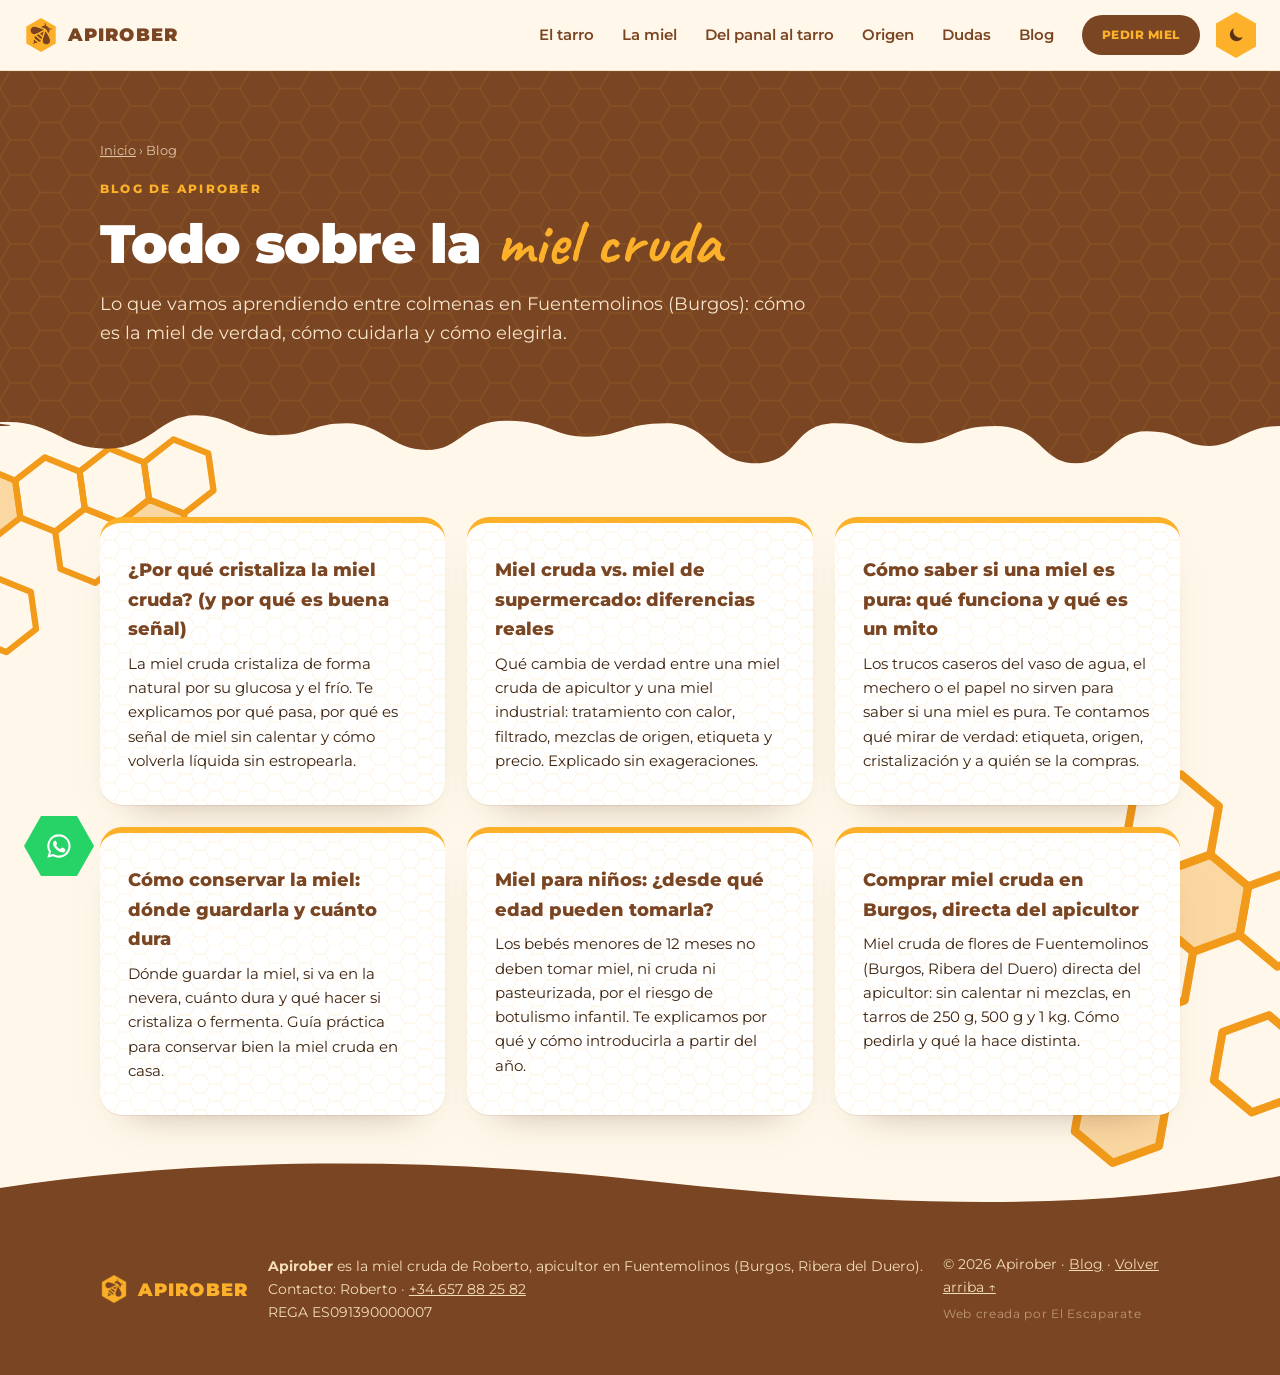
==== commit 76f94ca7: "Portada: panales nuevos en el hero y arreglo del recorte de las celdas decorativas Co-Authored-By: C" ====
--- a/blog/index.html
+++ b/blog/index.html
@@ -88,7 +88,7 @@
     </div>
   </header>
   <section class="post">
-    <svg class="combs deco b4" aria-hidden="true" viewBox="-4 16 224 158"><use href="#comb4"/></svg><svg class="combs deco b5" aria-hidden="true" viewBox="-4 16 146 248"><use href="#comb2"/></svg>
+    <svg class="combs deco b4" aria-hidden="true" viewBox="-4 16 224 158"><use href="#comb4" x="-4" y="16"/></svg><svg class="combs deco b5" aria-hidden="true" viewBox="-4 16 146 248"><use href="#comb2" x="-4" y="16"/></svg>
     <div class="wrap">
       <ul class="posts"><li><a href="/blog/por-que-cristaliza-la-miel-cruda"><article class="card"><h3>¿Por qué cristaliza la miel cruda? (y por qué es buena señal)</h3><p>La miel cruda cristaliza de forma natural por su glucosa y el frío. Te explicamos por qué pasa, por qué es señal de miel sin calentar y cómo volverla líquida sin estropearla.</p></article></a></li><li><a href="/blog/miel-cruda-vs-miel-de-supermercado"><article class="card"><h3>Miel cruda vs. miel de supermercado: diferencias reales</h3><p>Qué cambia de verdad entre una miel cruda de apicultor y una miel industrial: tratamiento con calor, filtrado, mezclas de origen, etiqueta y precio. Explicado sin exageraciones.</p></article></a></li><li><a href="/blog/como-saber-si-una-miel-es-pura"><article class="card"><h3>Cómo saber si una miel es pura: qué funciona y qué es un mito</h3><p>Los trucos caseros del vaso de agua, el mechero o el papel no sirven para saber si una miel es pura. Te contamos qué mirar de verdad: etiqueta, origen, cristalización y a quién se la compras.</p></article></a></li><li><a href="/blog/como-conservar-la-miel"><article class="card"><h3>Cómo conservar la miel: dónde guardarla y cuánto dura</h3><p>Dónde guardar la miel, si va en la nevera, cuánto dura y qué hacer si cristaliza o fermenta. Guía práctica para conservar bien la miel cruda en casa.</p></article></a></li><li><a href="/blog/miel-para-ninos-desde-que-edad"><article class="card"><h3>Miel para niños: ¿desde qué edad pueden tomarla?</h3><p>Los bebés menores de 12 meses no deben tomar miel, ni cruda ni pasteurizada, por el riesgo de botulismo infantil. Te explicamos por qué y cómo introducirla a partir del año.</p></article></a></li><li><a href="/blog/comprar-miel-cruda-en-burgos"><article class="card"><h3>Comprar miel cruda en Burgos, directa del apicultor</h3><p>Miel cruda de flores de Fuentemolinos (Burgos, Ribera del Duero) directa del apicultor: sin calentar ni mezclas, en tarros de 250 g, 500 g y 1 kg. Cómo pedirla y qué la hace distinta.</p></article></a></li></ul>
     </div>
--- a/assets/style.css
+++ b/assets/style.css
@@ -587,3 +587,10 @@
 .dark .combs-r{z-index:-1;width:230px;left:-80px;top:auto;bottom:60px;opacity:.4}
 /* «Del panal al tarro»: panal entero dentro de la sección */
 .dark .combs-r{top:90px;bottom:auto;width:210px}
+.dark .combs-r{top:auto;bottom:10px}
+/* Blog: cabecera y goteo en una sola pieza, con el panal continuo hasta el borde del goteo */
+header.post-hero{background:none}
+.post-hero::after{top:0;bottom:-59px;height:auto;z-index:-1;
+  background:var(--brown) url("data:image/svg+xml,%3Csvg xmlns='http://www.w3.org/2000/svg' width='60' height='34.641' viewBox='0 0 60 34.641'%3E%3Cpath d='M40 17.32 30 34.641H10L0 17.32 10 0h20zM40 17.32h20' fill='none' stroke='%23fdb12b' stroke-opacity='.1' stroke-width='1.5'/%3E%3C/svg%3E") 0 0/60px 34.641px;
+  -webkit-mask:linear-gradient(#000 0 0) top/100% calc(100% - 59px) no-repeat,url(/assets/drip.svg) bottom/100% 60px no-repeat;
+  mask:linear-gradient(#000 0 0) top/100% calc(100% - 59px) no-repeat,url(/assets/drip.svg) bottom/100% 60px no-repeat}
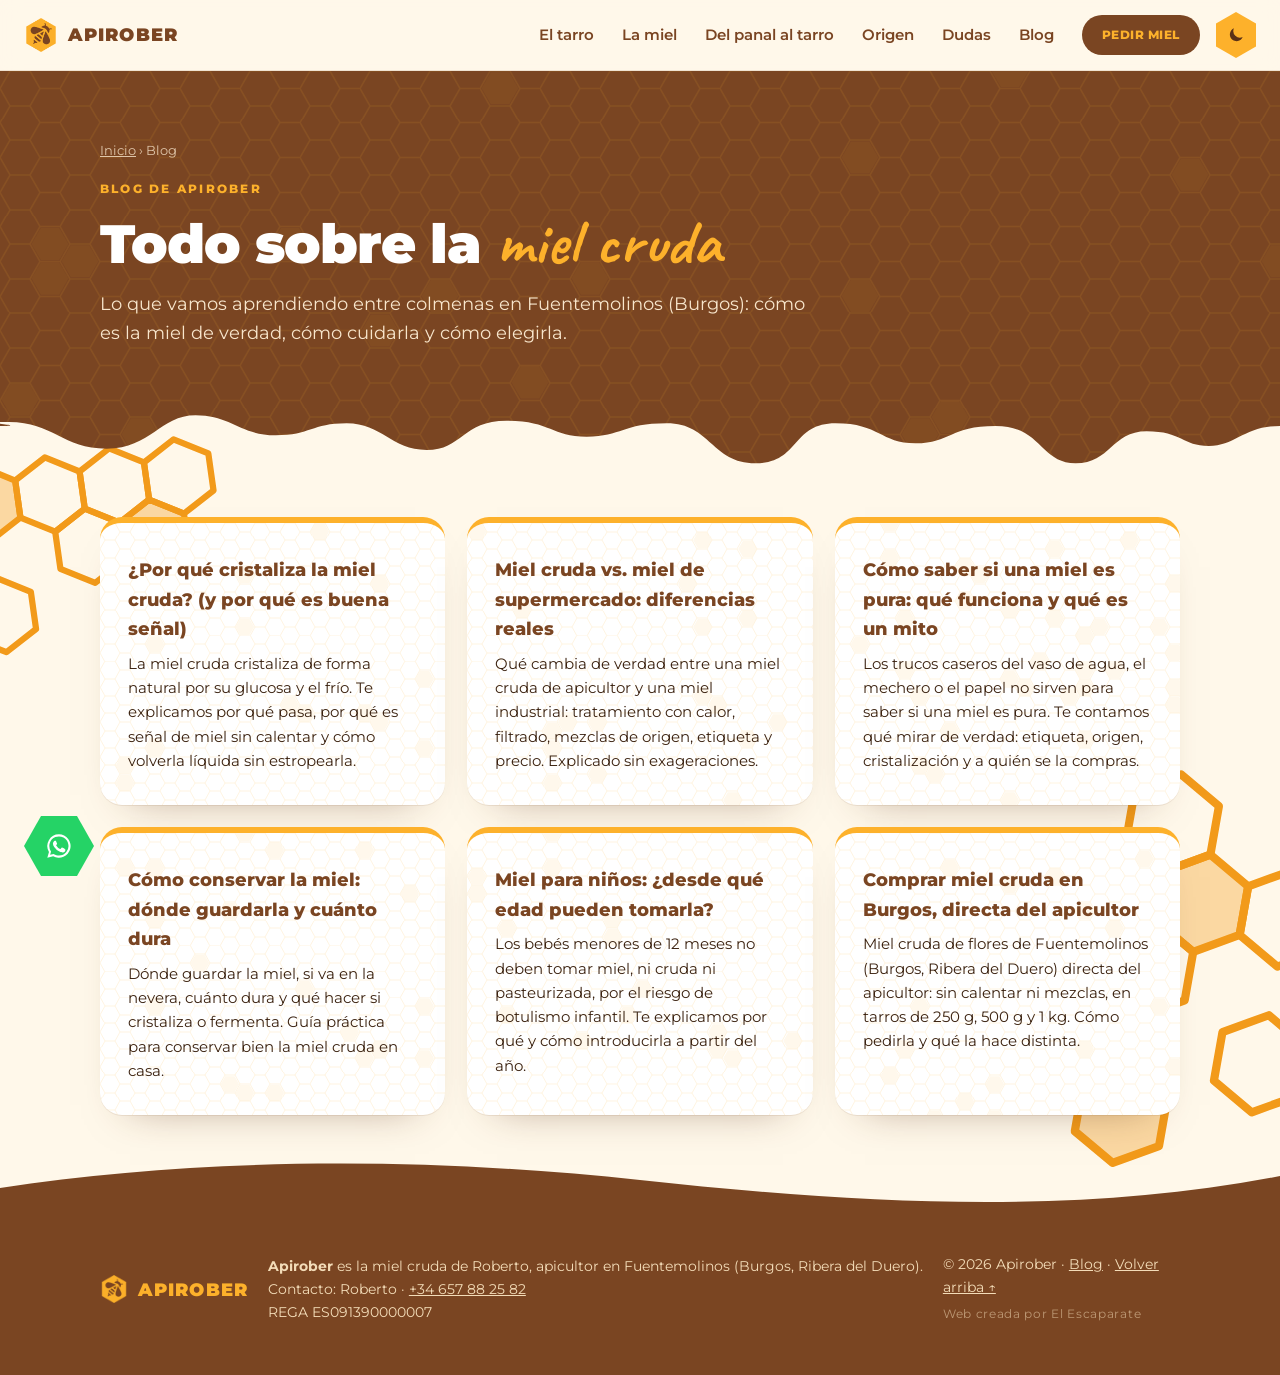
==== commit 0c6a2b5f: "Celdas rellenas al azar de verdad: se generan por sección en cada carga Co-Authored-By: Claude Opus " ====
--- a/blog/index.html
+++ b/blog/index.html
@@ -126,6 +126,7 @@
   </symbol>
 </svg>
 <script src="/assets/blog.js" defer></script>
+<script src="/assets/hexfill.js" defer></script>
 <script src="/assets/lenis.min.js" defer></script>
 <script src="/assets/scroll.js" defer></script>
 </body>
--- a/assets/style.css
+++ b/assets/style.css
@@ -30,6 +30,7 @@
 /* Hero */
 .hero{position:relative;z-index:1;overflow-x:clip;background:var(--brown);color:#f8e6cc;padding:90px 0 100px}
 .hero::before{content:"";position:absolute;inset:0 0 -80px;z-index:1;pointer-events:none;-webkit-mask:linear-gradient(#000 0 0) top/100% calc(100% - 79px) no-repeat,url(/assets/drip.svg) bottom/100% 80px no-repeat;mask:linear-gradient(#000 0 0) top/100% calc(100% - 79px) no-repeat,url(/assets/drip.svg) bottom/100% 80px no-repeat;opacity:.08;background:url("data:image/svg+xml,%3Csvg xmlns='http://www.w3.org/2000/svg' width='60' height='34.641' viewBox='0 0 60 34.641'%3E%3Cpath d='M40 17.32 30 34.641H10L0 17.32 10 0h20zM40 17.32h20' fill='none' stroke='%23fdb12b' stroke-width='1.5'/%3E%3C/svg%3E");background-size:60px 34.641px}
+.hero::before{background:var(--hexfill,none) 0 0/var(--hexfill-size,auto) no-repeat,url("data:image/svg+xml,%3Csvg xmlns='http://www.w3.org/2000/svg' width='60' height='34.641' viewBox='0 0 60 34.641'%3E%3Cpath d='M40 17.32 30 34.641H10L0 17.32 10 0h20zM40 17.32h20' fill='none' stroke='%23fdb12b' stroke-width='1.5'/%3E%3C/svg%3E") 0 0/60px 34.641px}
 .hero .combs-l{position:absolute;left:-60px;bottom:40px;width:240px;color:var(--amber);opacity:.5}
 .hero-in{position:relative;z-index:2;display:grid;grid-template-columns:1.15fr 1fr;gap:40px;align-items:center}
 .hero h1{font-size:clamp(2.4rem,5vw,4.1rem);font-weight:900;line-height:.98;letter-spacing:-.03em;color:#fff;text-transform:uppercase;margin:6px 0 24px}
@@ -509,7 +510,7 @@
 :is(#calendario,#origen,#dudas,#pedidos){position:relative;isolation:isolate}
 :is(#calendario,#origen,#dudas,#pedidos)::before{content:"";position:absolute;inset:0;z-index:-1;pointer-events:none;opacity:.1;background:var(--head);
   --hexcell:url("data:image/svg+xml,%3Csvg xmlns='http://www.w3.org/2000/svg' width='60' height='34.641' viewBox='0 0 60 34.641'%3E%3Cpath d='M40 17.32 30 34.641H10L0 17.32 10 0h20zM40 17.32h20' fill='none' stroke='%23000' stroke-width='1.5'/%3E%3C/svg%3E");
-  -webkit-mask:var(--hexcell) 0 var(--hy,0)/60px 34.641px;mask:var(--hexcell) 0 var(--hy,0)/60px 34.641px}
+  -webkit-mask:var(--hexcell) 0 var(--hy,0)/60px 34.641px,var(--hexfill,none) 0 var(--hy,0)/var(--hexfill-size,auto) no-repeat;mask:var(--hexcell) 0 var(--hy,0)/60px 34.641px,var(--hexfill,none) 0 var(--hy,0)/var(--hexfill-size,auto) no-repeat}
 /* La abeja del lateral se puede agarrar para mover la página */
 .scroll-bee .sbee{pointer-events:auto;cursor:grab;touch-action:none}
 .scroll-bee.grab .sbee{cursor:grabbing;filter:drop-shadow(1.5px 0 0 #fdb12b) drop-shadow(-1.5px 0 0 #fdb12b) drop-shadow(0 1.5px 0 #fdb12b) drop-shadow(0 -1.5px 0 #fdb12b) drop-shadow(0 8px 8px rgba(0,0,0,.4))}
@@ -551,7 +552,7 @@
 .posts .card{position:relative;isolation:isolate;overflow:hidden}
 .posts .card::before{content:"";position:absolute;inset:0;z-index:-1;pointer-events:none;background:var(--amber);opacity:.4;
   --hexcell:url("data:image/svg+xml,%3Csvg xmlns='http://www.w3.org/2000/svg' width='60' height='34.641' viewBox='0 0 60 34.641'%3E%3Cpath d='M40 17.32 30 34.641H10L0 17.32 10 0h20zM40 17.32h20' fill='none' stroke='%23000' stroke-width='1.5'/%3E%3C/svg%3E");
-  -webkit-mask:var(--hexcell) 0 0/30px 17.32px;mask:var(--hexcell) 0 0/30px 17.32px;transition:opacity .3s}
+  -webkit-mask:var(--hexcell) 0 0/30px 17.32px,var(--hexfill,none) 0 0/var(--hexfill-size,auto) no-repeat;mask:var(--hexcell) 0 0/30px 17.32px,var(--hexfill,none) 0 0/var(--hexfill-size,auto) no-repeat;transition:opacity .3s}
 .posts a:hover .card::before{opacity:.65}
 /* Blog: celdas decorativas */
 .post-hero,.post{position:relative;isolation:isolate;overflow-x:clip}
@@ -575,7 +576,7 @@
 /* Blog: celdas de las tarjetas más suaves y cabecera con fondo de panal como la portada */
 .posts .card::before{opacity:.18}
 .posts a:hover .card::before{opacity:.32}
-header.post-hero{background:var(--brown) url("data:image/svg+xml,%3Csvg xmlns='http://www.w3.org/2000/svg' width='60' height='34.641' viewBox='0 0 60 34.641'%3E%3Cpath d='M40 17.32 30 34.641H10L0 17.32 10 0h20zM40 17.32h20' fill='none' stroke='%23fdb12b' stroke-opacity='.1' stroke-width='1.5'/%3E%3C/svg%3E") 0 0/60px 34.641px}
+header.post-hero{background:var(--hexfill,none) 0 0/var(--hexfill-size,auto) no-repeat,url("data:image/svg+xml,%3Csvg xmlns='http://www.w3.org/2000/svg' width='60' height='34.641' viewBox='0 0 60 34.641'%3E%3Cpath d='M40 17.32 30 34.641H10L0 17.32 10 0h20zM40 17.32h20' fill='none' stroke='%23fdb12b' stroke-opacity='.1' stroke-width='1.5'/%3E%3C/svg%3E") 0 0/60px 34.641px}
 /* Comparativa y «Del panal al tarro»: celdas decorativas a la izquierda */
 .deco.d3{right:auto;left:-40px}
 .dark .combs-r{right:auto;left:-40px}
@@ -587,10 +588,10 @@
 .dark .combs-r{z-index:-1;width:230px;left:-80px;top:auto;bottom:60px;opacity:.4}
 /* «Del panal al tarro»: panal entero dentro de la sección */
 .dark .combs-r{top:90px;bottom:auto;width:210px}
-.dark .combs-r{top:auto;bottom:10px}
-/* Blog: cabecera y goteo en una sola pieza, con el panal continuo hasta el borde del goteo */
-header.post-hero{background:none}
-.post-hero::after{top:0;bottom:-59px;height:auto;z-index:-1;
-  background:var(--brown) url("data:image/svg+xml,%3Csvg xmlns='http://www.w3.org/2000/svg' width='60' height='34.641' viewBox='0 0 60 34.641'%3E%3Cpath d='M40 17.32 30 34.641H10L0 17.32 10 0h20zM40 17.32h20' fill='none' stroke='%23fdb12b' stroke-opacity='.1' stroke-width='1.5'/%3E%3C/svg%3E") 0 0/60px 34.641px;
-  -webkit-mask:linear-gradient(#000 0 0) top/100% calc(100% - 59px) no-repeat,url(/assets/drip.svg) bottom/100% 60px no-repeat;
-  mask:linear-gradient(#000 0 0) top/100% calc(100% - 59px) no-repeat,url(/assets/drip.svg) bottom/100% 60px no-repeat}
+.dark .combs-r{top:auto;bottom:10px}
+/* Blog: cabecera y goteo en una sola pieza, con el panal continuo hasta el borde del goteo */
+header.post-hero{background:none}
+.post-hero::after{top:0;bottom:-59px;height:auto;z-index:-1;
+  background:var(--hexfill,none) 0 0/var(--hexfill-size,auto) no-repeat,url("data:image/svg+xml,%3Csvg xmlns='http://www.w3.org/2000/svg' width='60' height='34.641' viewBox='0 0 60 34.641'%3E%3Cpath d='M40 17.32 30 34.641H10L0 17.32 10 0h20zM40 17.32h20' fill='none' stroke='%23fdb12b' stroke-opacity='.1' stroke-width='1.5'/%3E%3C/svg%3E") 0 0/60px 34.641px var(--brown);
+  -webkit-mask:linear-gradient(#000 0 0) top/100% calc(100% - 59px) no-repeat,url(/assets/drip.svg) bottom/100% 60px no-repeat;
+  mask:linear-gradient(#000 0 0) top/100% calc(100% - 59px) no-repeat,url(/assets/drip.svg) bottom/100% 60px no-repeat}
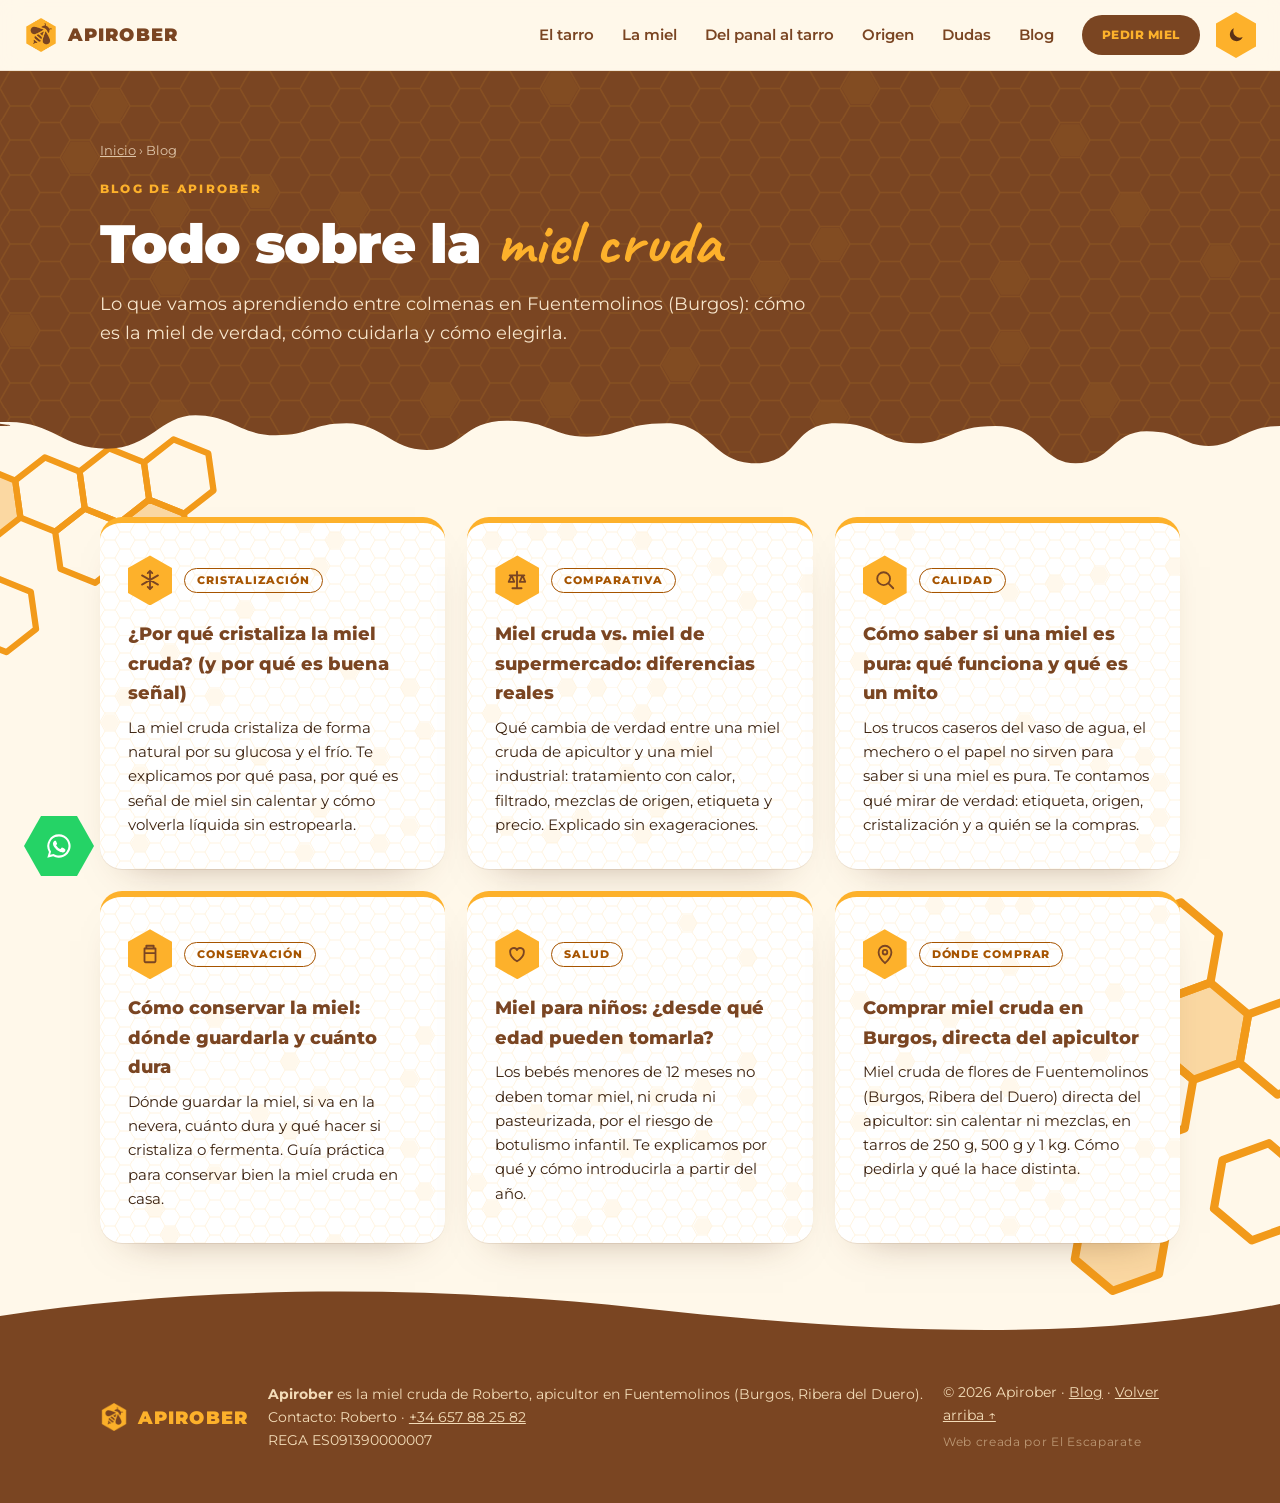
==== commit d228a886: "Blog: consejo de Roberto, barra de lectura, iconos y etiquetas en tarjetas, bloque final de compra C" ====
--- a/blog/index.html
+++ b/blog/index.html
@@ -53,6 +53,32 @@
   .posts h3{margin:0 0 8px;font-size:1.15rem;color:var(--head)}
   .posts p{font-size:.95rem!important;margin:0!important}
   .posts .card{height:100%}
+  .tag{display:inline-block;padding:4px 12px;border-radius:999px;border:1.5px solid currentColor;font-size:.7rem;font-weight:800;letter-spacing:.08em;text-transform:uppercase;line-height:1.3}
+  .post-hero .eyebrow .tag{margin-left:10px;color:#f8e6cc;opacity:.85;vertical-align:1px}
+  .card-top{display:flex;align-items:center;gap:12px;margin-bottom:14px}
+  .card-top .tag{color:var(--accent)}
+  .card-ico{display:grid;place-items:center;width:44px;height:50px;flex:none;background:var(--amber);color:var(--brown);clip-path:polygon(50% 0,100% 25%,100% 75%,50% 100%,0 75%,0 25%);transition:rotate .4s}
+  .card-ico svg{width:22px;height:22px}
+  .posts a:hover .card-ico{rotate:60deg}.posts a:hover .card-ico svg{rotate:-60deg}
+  .post-note{position:relative;isolation:isolate;overflow:hidden;padding:22px 26px 22px 96px;min-height:100px}
+  .post-note::before{content:"";position:absolute;left:18px;top:50%;translate:0 -50%;width:60px;height:60px;background:url(/assets/abeja-sola.png) center/contain no-repeat;rotate:-12deg}
+  .post-note::after{content:"";position:absolute;inset:0;z-index:-1;opacity:.12;background:url("data:image/svg+xml,%3Csvg xmlns='http://www.w3.org/2000/svg' width='60' height='34.641' viewBox='0 0 60 34.641'%3E%3Cpath d='M40 17.32 30 34.641H10L0 17.32 10 0h20zM40 17.32h20' fill='none' stroke='%235a3117' stroke-width='1.5'/%3E%3C/svg%3E") 0 0/30px 17.32px}
+  .note-tag{display:block;font-size:.72rem;font-weight:900;letter-spacing:.12em;text-transform:uppercase;margin-bottom:6px;opacity:.75}
+  @media (max-width:560px){.post-note{padding:84px 22px 22px}.post-note::before{top:16px;translate:none;left:22px;width:54px;height:54px}}
+  .read-bar{position:fixed;top:0;left:0;right:0;height:5px;z-index:60;pointer-events:none}
+  .read-bar span{display:block;height:100%;width:100%;background:linear-gradient(90deg,#e8900c,var(--amber));transform-origin:0 50%;transform:scaleX(var(--p,0));border-radius:0 4px 4px 0}
+  .post-buy{position:relative;isolation:isolate;overflow:hidden;margin-top:56px;background:var(--brown);color:#f8e6cc;border-radius:var(--radius);padding:38px 34px;display:flex;flex-wrap:wrap;gap:30px;align-items:center;justify-content:space-between}
+  .post-buy::after{content:"";position:absolute;inset:0;z-index:-1;opacity:.12;background:url("data:image/svg+xml,%3Csvg xmlns='http://www.w3.org/2000/svg' width='60' height='34.641' viewBox='0 0 60 34.641'%3E%3Cpath d='M40 17.32 30 34.641H10L0 17.32 10 0h20zM40 17.32h20' fill='none' stroke='%23fdb12b' stroke-width='1.5'/%3E%3C/svg%3E") 0 0/60px 34.641px}
+  .pb-text{flex:1 1 300px}
+  .post-buy .eyebrow{color:var(--amber)}
+  .post-buy h2{margin:4px 0 10px!important;color:#fff}.post-buy h2 .hand{color:var(--amber)}
+  .post-buy p{margin-bottom:18px}
+  .pb-btns{display:flex;flex-wrap:wrap;gap:12px}
+  .post-buy .btn{text-decoration:none}.post-buy .btn-ghost-light{color:var(--amber)!important}
+  .pb-sizes{list-style:none;padding:0!important;margin:0!important;display:flex;gap:10px}
+  .pb-sizes li{display:grid;place-content:center;text-align:center;width:84px;height:96px;margin:0!important;background:var(--amber);color:var(--brown);font-weight:900;font-size:1.15rem!important;line-height:1.15;clip-path:polygon(50% 0,100% 25%,100% 75%,50% 100%,0 75%,0 25%)}
+  .pb-sizes li:nth-child(2){translate:0 18px}
+  .pb-sizes b{display:block;font-size:.75rem;letter-spacing:.06em;opacity:.8}
 </style>
 <script type="application/ld+json">
 {"@context": "https://schema.org", "@graph": [{"@type": "Blog", "@id": "https://apirober.es/blog#blog", "name": "Blog de Apirober", "url": "https://apirober.es/blog", "inLanguage": "es", "publisher": {"@type": "Organization", "@id": "https://apirober.es/#org", "name": "Apirober", "url": "https://apirober.es/", "logo": "https://apirober.es/favicon.png"}, "blogPost": [{"@type": "BlogPosting", "headline": "¿Por qué cristaliza la miel cruda? (y por qué es buena señal)", "url": "https://apirober.es/blog/por-que-cristaliza-la-miel-cruda", "datePublished": "2026-10-08"}, {"@type": "BlogPosting", "headline": "Miel cruda vs. miel de supermercado: diferencias reales", "url": "https://apirober.es/blog/miel-cruda-vs-miel-de-supermercado", "datePublished": "2026-10-08"}, {"@type": "BlogPosting", "headline": "Cómo saber si una miel es pura: qué funciona y qué es un mito", "url": "https://apirober.es/blog/como-saber-si-una-miel-es-pura", "datePublished": "2026-10-08"}, {"@type": "BlogPosting", "headline": "Cómo conservar la miel: dónde guardarla y cuánto dura", "url": "https://apirober.es/blog/como-conservar-la-miel", "datePublished": "2026-10-08"}, {"@type": "BlogPosting", "headline": "Miel para niños: ¿desde qué edad pueden tomarla?", "url": "https://apirober.es/blog/miel-para-ninos-desde-que-edad", "datePublished": "2026-10-08"}, {"@type": "BlogPosting", "headline": "Comprar miel cruda en Burgos, directa del apicultor", "url": "https://apirober.es/blog/comprar-miel-cruda-en-burgos", "datePublished": "2026-10-08"}]}, {"@type": "BreadcrumbList", "itemListElement": [{"@type": "ListItem", "position": 1, "name": "Inicio", "item": "https://apirober.es/"}, {"@type": "ListItem", "position": 2, "name": "Blog", "item": "https://apirober.es/blog"}]}]}
@@ -90,7 +116,7 @@
   <section class="post">
     <svg class="combs deco b4" aria-hidden="true" viewBox="-4 16 224 158"><use href="#comb4" x="-4" y="16"/></svg><svg class="combs deco b5" aria-hidden="true" viewBox="-4 16 146 248"><use href="#comb2" x="-4" y="16"/></svg>
     <div class="wrap">
-      <ul class="posts"><li><a href="/blog/por-que-cristaliza-la-miel-cruda"><article class="card"><h3>¿Por qué cristaliza la miel cruda? (y por qué es buena señal)</h3><p>La miel cruda cristaliza de forma natural por su glucosa y el frío. Te explicamos por qué pasa, por qué es señal de miel sin calentar y cómo volverla líquida sin estropearla.</p></article></a></li><li><a href="/blog/miel-cruda-vs-miel-de-supermercado"><article class="card"><h3>Miel cruda vs. miel de supermercado: diferencias reales</h3><p>Qué cambia de verdad entre una miel cruda de apicultor y una miel industrial: tratamiento con calor, filtrado, mezclas de origen, etiqueta y precio. Explicado sin exageraciones.</p></article></a></li><li><a href="/blog/como-saber-si-una-miel-es-pura"><article class="card"><h3>Cómo saber si una miel es pura: qué funciona y qué es un mito</h3><p>Los trucos caseros del vaso de agua, el mechero o el papel no sirven para saber si una miel es pura. Te contamos qué mirar de verdad: etiqueta, origen, cristalización y a quién se la compras.</p></article></a></li><li><a href="/blog/como-conservar-la-miel"><article class="card"><h3>Cómo conservar la miel: dónde guardarla y cuánto dura</h3><p>Dónde guardar la miel, si va en la nevera, cuánto dura y qué hacer si cristaliza o fermenta. Guía práctica para conservar bien la miel cruda en casa.</p></article></a></li><li><a href="/blog/miel-para-ninos-desde-que-edad"><article class="card"><h3>Miel para niños: ¿desde qué edad pueden tomarla?</h3><p>Los bebés menores de 12 meses no deben tomar miel, ni cruda ni pasteurizada, por el riesgo de botulismo infantil. Te explicamos por qué y cómo introducirla a partir del año.</p></article></a></li><li><a href="/blog/comprar-miel-cruda-en-burgos"><article class="card"><h3>Comprar miel cruda en Burgos, directa del apicultor</h3><p>Miel cruda de flores de Fuentemolinos (Burgos, Ribera del Duero) directa del apicultor: sin calentar ni mezclas, en tarros de 250 g, 500 g y 1 kg. Cómo pedirla y qué la hace distinta.</p></article></a></li></ul>
+      <ul class="posts"><li><a href="/blog/por-que-cristaliza-la-miel-cruda"><article class="card"><div class="card-top"><span class="card-ico" aria-hidden="true"><svg viewBox="0 0 24 24" fill="none" stroke="currentColor" stroke-width="2" stroke-linecap="round" stroke-linejoin="round"><path d="M12 2v20M3.3 7l17.4 10M20.7 7 3.3 17M12 2l-2.5 2.5M12 2l2.5 2.5M12 22l-2.5-2.5M12 22l2.5-2.5"/></svg></span><span class="tag">Cristalización</span></div><h3>¿Por qué cristaliza la miel cruda? (y por qué es buena señal)</h3><p>La miel cruda cristaliza de forma natural por su glucosa y el frío. Te explicamos por qué pasa, por qué es señal de miel sin calentar y cómo volverla líquida sin estropearla.</p></article></a></li><li><a href="/blog/miel-cruda-vs-miel-de-supermercado"><article class="card"><div class="card-top"><span class="card-ico" aria-hidden="true"><svg viewBox="0 0 24 24" fill="none" stroke="currentColor" stroke-width="2" stroke-linecap="round" stroke-linejoin="round"><path d="M12 3v18M7 21h10M4 7h16M6 7l-3 7h6zM18 7l-3 7h6z"/></svg></span><span class="tag">Comparativa</span></div><h3>Miel cruda vs. miel de supermercado: diferencias reales</h3><p>Qué cambia de verdad entre una miel cruda de apicultor y una miel industrial: tratamiento con calor, filtrado, mezclas de origen, etiqueta y precio. Explicado sin exageraciones.</p></article></a></li><li><a href="/blog/como-saber-si-una-miel-es-pura"><article class="card"><div class="card-top"><span class="card-ico" aria-hidden="true"><svg viewBox="0 0 24 24" fill="none" stroke="currentColor" stroke-width="2" stroke-linecap="round" stroke-linejoin="round"><path d="M10.5 3.5a7 7 0 1 0 0 14 7 7 0 0 0 0-14zM15.5 15.5 21 21"/></svg></span><span class="tag">Calidad</span></div><h3>Cómo saber si una miel es pura: qué funciona y qué es un mito</h3><p>Los trucos caseros del vaso de agua, el mechero o el papel no sirven para saber si una miel es pura. Te contamos qué mirar de verdad: etiqueta, origen, cristalización y a quién se la compras.</p></article></a></li><li><a href="/blog/como-conservar-la-miel"><article class="card"><div class="card-top"><span class="card-ico" aria-hidden="true"><svg viewBox="0 0 24 24" fill="none" stroke="currentColor" stroke-width="2" stroke-linecap="round" stroke-linejoin="round"><path d="M8 3h8v3H8zM6 6h12v14a1 1 0 0 1-1 1H7a1 1 0 0 1-1-1zM6 11h12"/></svg></span><span class="tag">Conservación</span></div><h3>Cómo conservar la miel: dónde guardarla y cuánto dura</h3><p>Dónde guardar la miel, si va en la nevera, cuánto dura y qué hacer si cristaliza o fermenta. Guía práctica para conservar bien la miel cruda en casa.</p></article></a></li><li><a href="/blog/miel-para-ninos-desde-que-edad"><article class="card"><div class="card-top"><span class="card-ico" aria-hidden="true"><svg viewBox="0 0 24 24" fill="none" stroke="currentColor" stroke-width="2" stroke-linecap="round" stroke-linejoin="round"><path d="M12 20s-7.5-4.6-7.5-10.2A4 4 0 0 1 12 7.6a4 4 0 0 1 7.5 2.2C19.5 15.4 12 20 12 20z"/></svg></span><span class="tag">Salud</span></div><h3>Miel para niños: ¿desde qué edad pueden tomarla?</h3><p>Los bebés menores de 12 meses no deben tomar miel, ni cruda ni pasteurizada, por el riesgo de botulismo infantil. Te explicamos por qué y cómo introducirla a partir del año.</p></article></a></li><li><a href="/blog/comprar-miel-cruda-en-burgos"><article class="card"><div class="card-top"><span class="card-ico" aria-hidden="true"><svg viewBox="0 0 24 24" fill="none" stroke="currentColor" stroke-width="2" stroke-linecap="round" stroke-linejoin="round"><path d="M12 22s7-6.6 7-12a7 7 0 1 0-14 0c0 5.4 7 12 7 12zM12 7.5a2.5 2.5 0 1 1 0 5 2.5 2.5 0 0 1 0-5z"/></svg></span><span class="tag">Dónde comprar</span></div><h3>Comprar miel cruda en Burgos, directa del apicultor</h3><p>Miel cruda de flores de Fuentemolinos (Burgos, Ribera del Duero) directa del apicultor: sin calentar ni mezclas, en tarros de 250 g, 500 g y 1 kg. Cómo pedirla y qué la hace distinta.</p></article></a></li></ul>
     </div>
   </section>
 </main>
--- a/assets/style.css
+++ b/assets/style.css
@@ -595,3 +595,5 @@
   background:var(--hexfill,none) 0 0/var(--hexfill-size,auto) no-repeat,url("data:image/svg+xml,%3Csvg xmlns='http://www.w3.org/2000/svg' width='60' height='34.641' viewBox='0 0 60 34.641'%3E%3Cpath d='M40 17.32 30 34.641H10L0 17.32 10 0h20zM40 17.32h20' fill='none' stroke='%23fdb12b' stroke-opacity='.1' stroke-width='1.5'/%3E%3C/svg%3E") 0 0/60px 34.641px var(--brown);
   -webkit-mask:linear-gradient(#000 0 0) top/100% calc(100% - 59px) no-repeat,url(/assets/drip.svg) bottom/100% 60px no-repeat;
   mask:linear-gradient(#000 0 0) top/100% calc(100% - 59px) no-repeat,url(/assets/drip.svg) bottom/100% 60px no-repeat}
+/* Celdas decorativas más grandes: la diferencia, del panal al tarro, dudas y pedidos */
+@media (min-width:821px){.deco.d3{width:300px}.deco.d6{width:320px}.deco.d7{width:350px}.deco.d8{width:230px}.dark .combs-r{width:290px}}
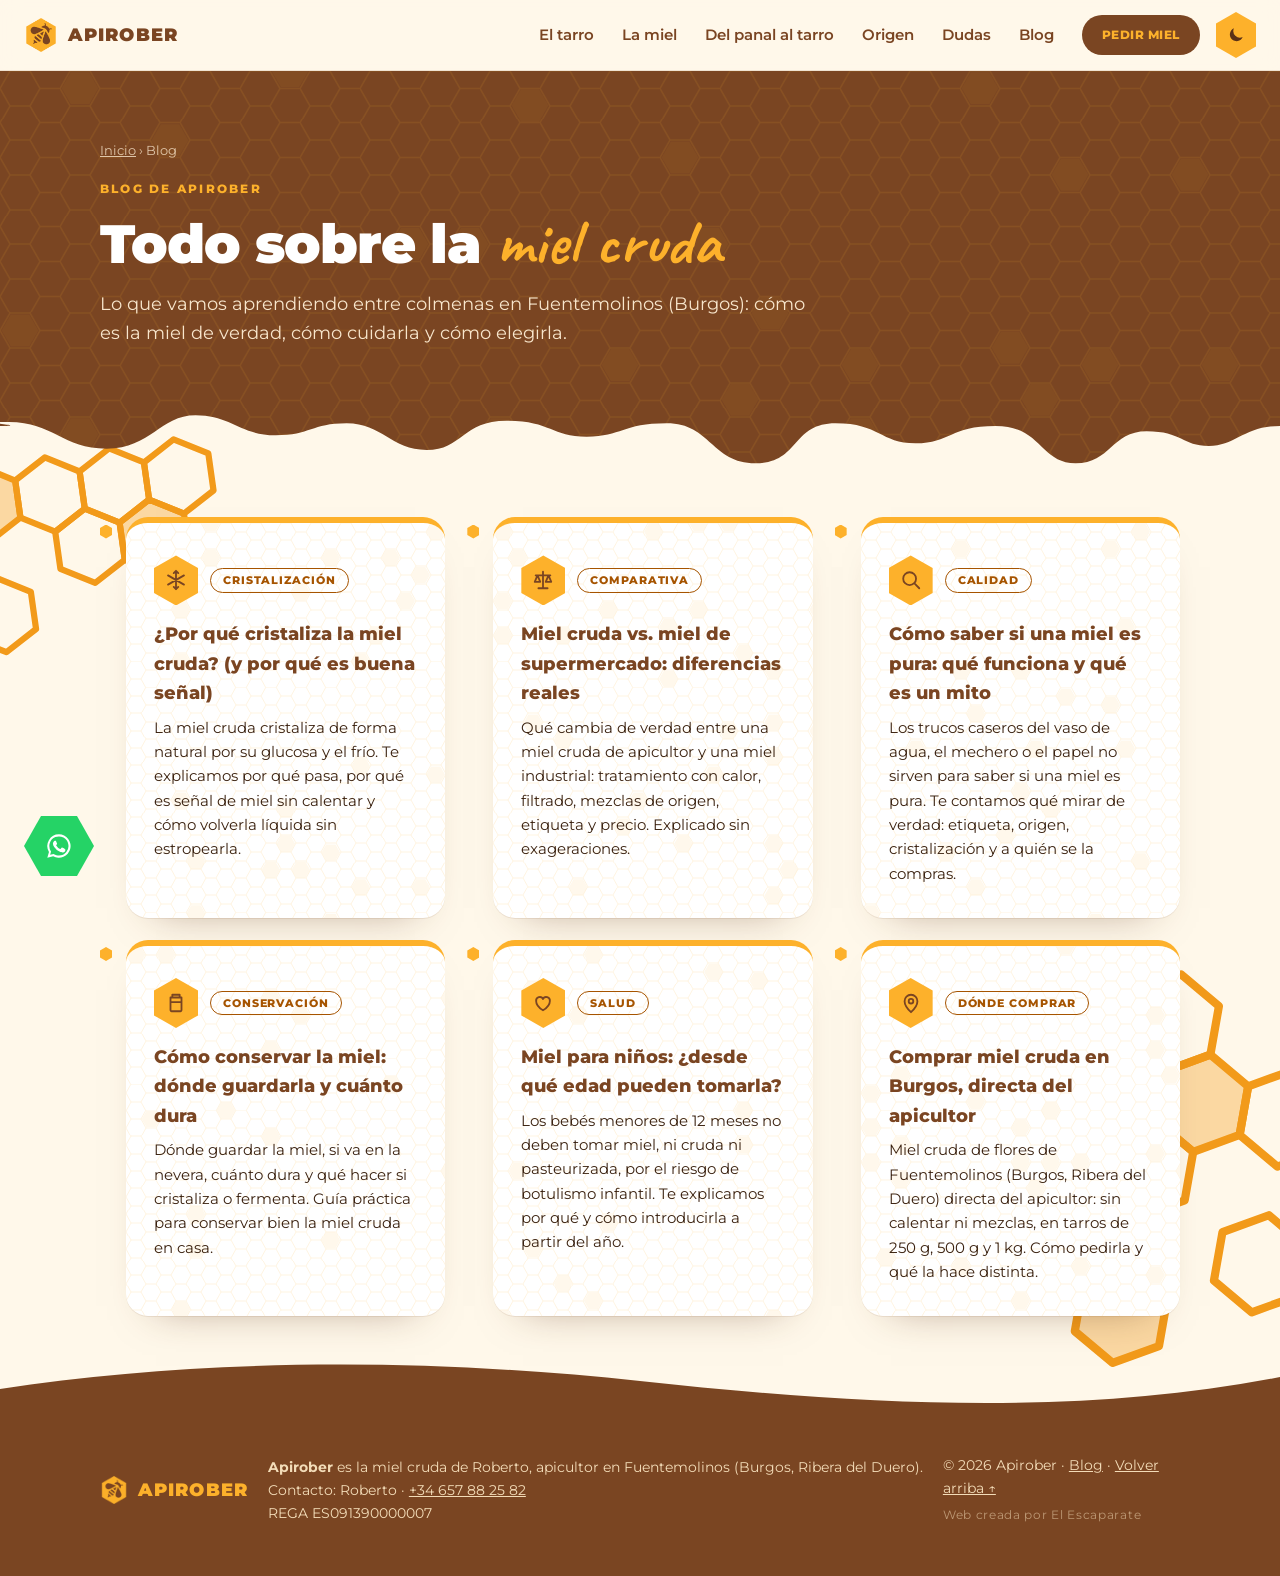
==== commit 2311d76b: "Blog: capitular en hexágono, separadores de panal entre apartados y viñetas hexagonales Co-Authored-" ====
--- a/blog/index.html
+++ b/blog/index.html
@@ -79,6 +79,15 @@
   .pb-sizes li{display:grid;place-content:center;text-align:center;width:84px;height:96px;margin:0!important;background:var(--amber);color:var(--brown);font-weight:900;font-size:1.15rem!important;line-height:1.15;clip-path:polygon(50% 0,100% 25%,100% 75%,50% 100%,0 75%,0 25%)}
   .pb-sizes li:nth-child(2){translate:0 18px}
   .pb-sizes b{display:block;font-size:.75rem;letter-spacing:.06em;opacity:.8}
+  .cap{float:left;width:84px;height:96px;margin:4px 16px 0 0;display:grid;place-items:center;font-size:3.1rem;font-weight:900;line-height:1;background:var(--amber);color:var(--brown);clip-path:polygon(50% 0,100% 25%,100% 75%,50% 100%,0 75%,0 25%)}
+  .sr{position:absolute;width:1px;height:1px;overflow:hidden;clip-path:inset(50%)}
+  .sep{display:flex;justify-content:center;gap:8px;margin:48px 0 0}
+  .sep i{width:14px;height:16px;background:var(--amber);clip-path:polygon(50% 0,100% 25%,100% 75%,50% 100%,0 75%,0 25%)}
+  .sep i:nth-child(2){translate:0 8px;opacity:.6}.sep i:nth-child(3){opacity:.3}
+  .sep+h2{margin-top:30px}
+  .post .wrap>ul{list-style:none;padding-left:4px}
+  .post .wrap>ul>li{position:relative;padding-left:26px}
+  .post .wrap>ul>li::before{content:"";position:absolute;left:0;top:.42em;width:12px;height:14px;background:var(--amber);clip-path:polygon(50% 0,100% 25%,100% 75%,50% 100%,0 75%,0 25%)}
 </style>
 <script type="application/ld+json">
 {"@context": "https://schema.org", "@graph": [{"@type": "Blog", "@id": "https://apirober.es/blog#blog", "name": "Blog de Apirober", "url": "https://apirober.es/blog", "inLanguage": "es", "publisher": {"@type": "Organization", "@id": "https://apirober.es/#org", "name": "Apirober", "url": "https://apirober.es/", "logo": "https://apirober.es/favicon.png"}, "blogPost": [{"@type": "BlogPosting", "headline": "¿Por qué cristaliza la miel cruda? (y por qué es buena señal)", "url": "https://apirober.es/blog/por-que-cristaliza-la-miel-cruda", "datePublished": "2026-10-08"}, {"@type": "BlogPosting", "headline": "Miel cruda vs. miel de supermercado: diferencias reales", "url": "https://apirober.es/blog/miel-cruda-vs-miel-de-supermercado", "datePublished": "2026-10-08"}, {"@type": "BlogPosting", "headline": "Cómo saber si una miel es pura: qué funciona y qué es un mito", "url": "https://apirober.es/blog/como-saber-si-una-miel-es-pura", "datePublished": "2026-10-08"}, {"@type": "BlogPosting", "headline": "Cómo conservar la miel: dónde guardarla y cuánto dura", "url": "https://apirober.es/blog/como-conservar-la-miel", "datePublished": "2026-10-08"}, {"@type": "BlogPosting", "headline": "Miel para niños: ¿desde qué edad pueden tomarla?", "url": "https://apirober.es/blog/miel-para-ninos-desde-que-edad", "datePublished": "2026-10-08"}, {"@type": "BlogPosting", "headline": "Comprar miel cruda en Burgos, directa del apicultor", "url": "https://apirober.es/blog/comprar-miel-cruda-en-burgos", "datePublished": "2026-10-08"}]}, {"@type": "BreadcrumbList", "itemListElement": [{"@type": "ListItem", "position": 1, "name": "Inicio", "item": "https://apirober.es/"}, {"@type": "ListItem", "position": 2, "name": "Blog", "item": "https://apirober.es/blog"}]}]}
